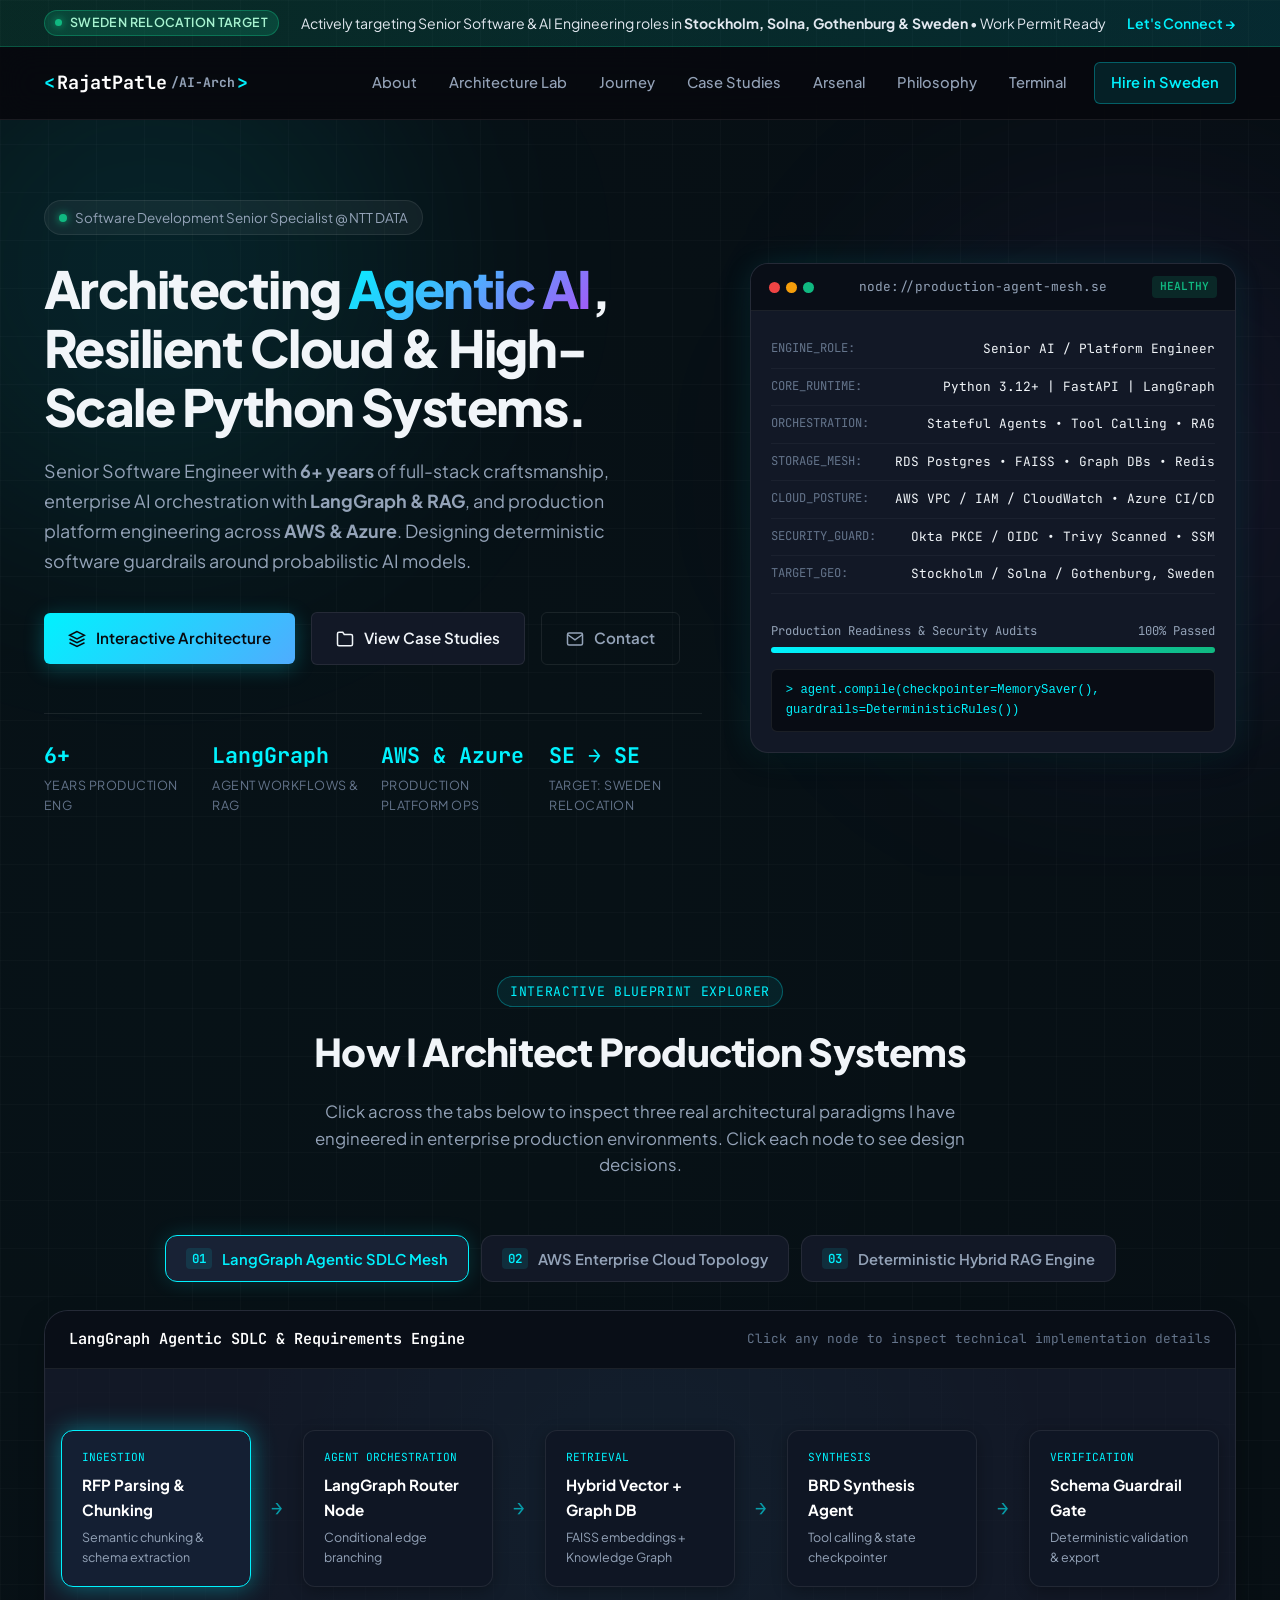
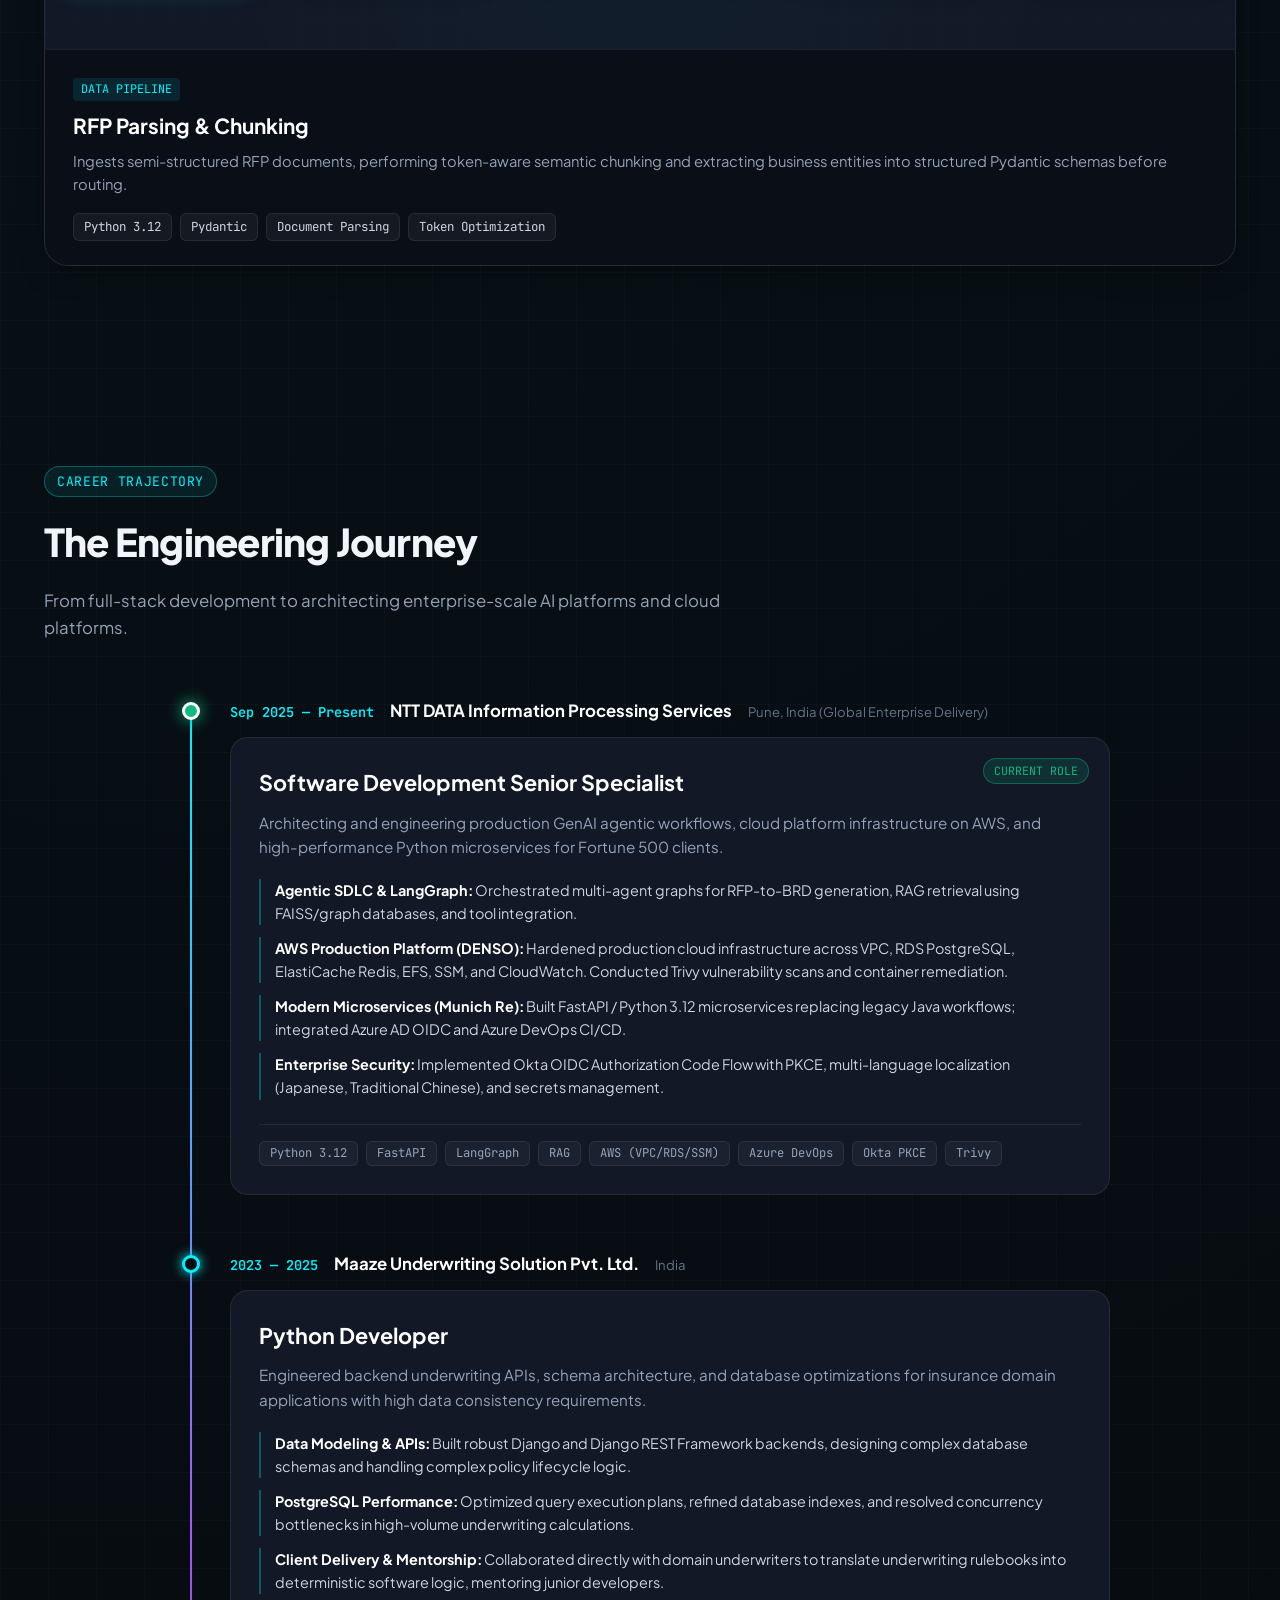
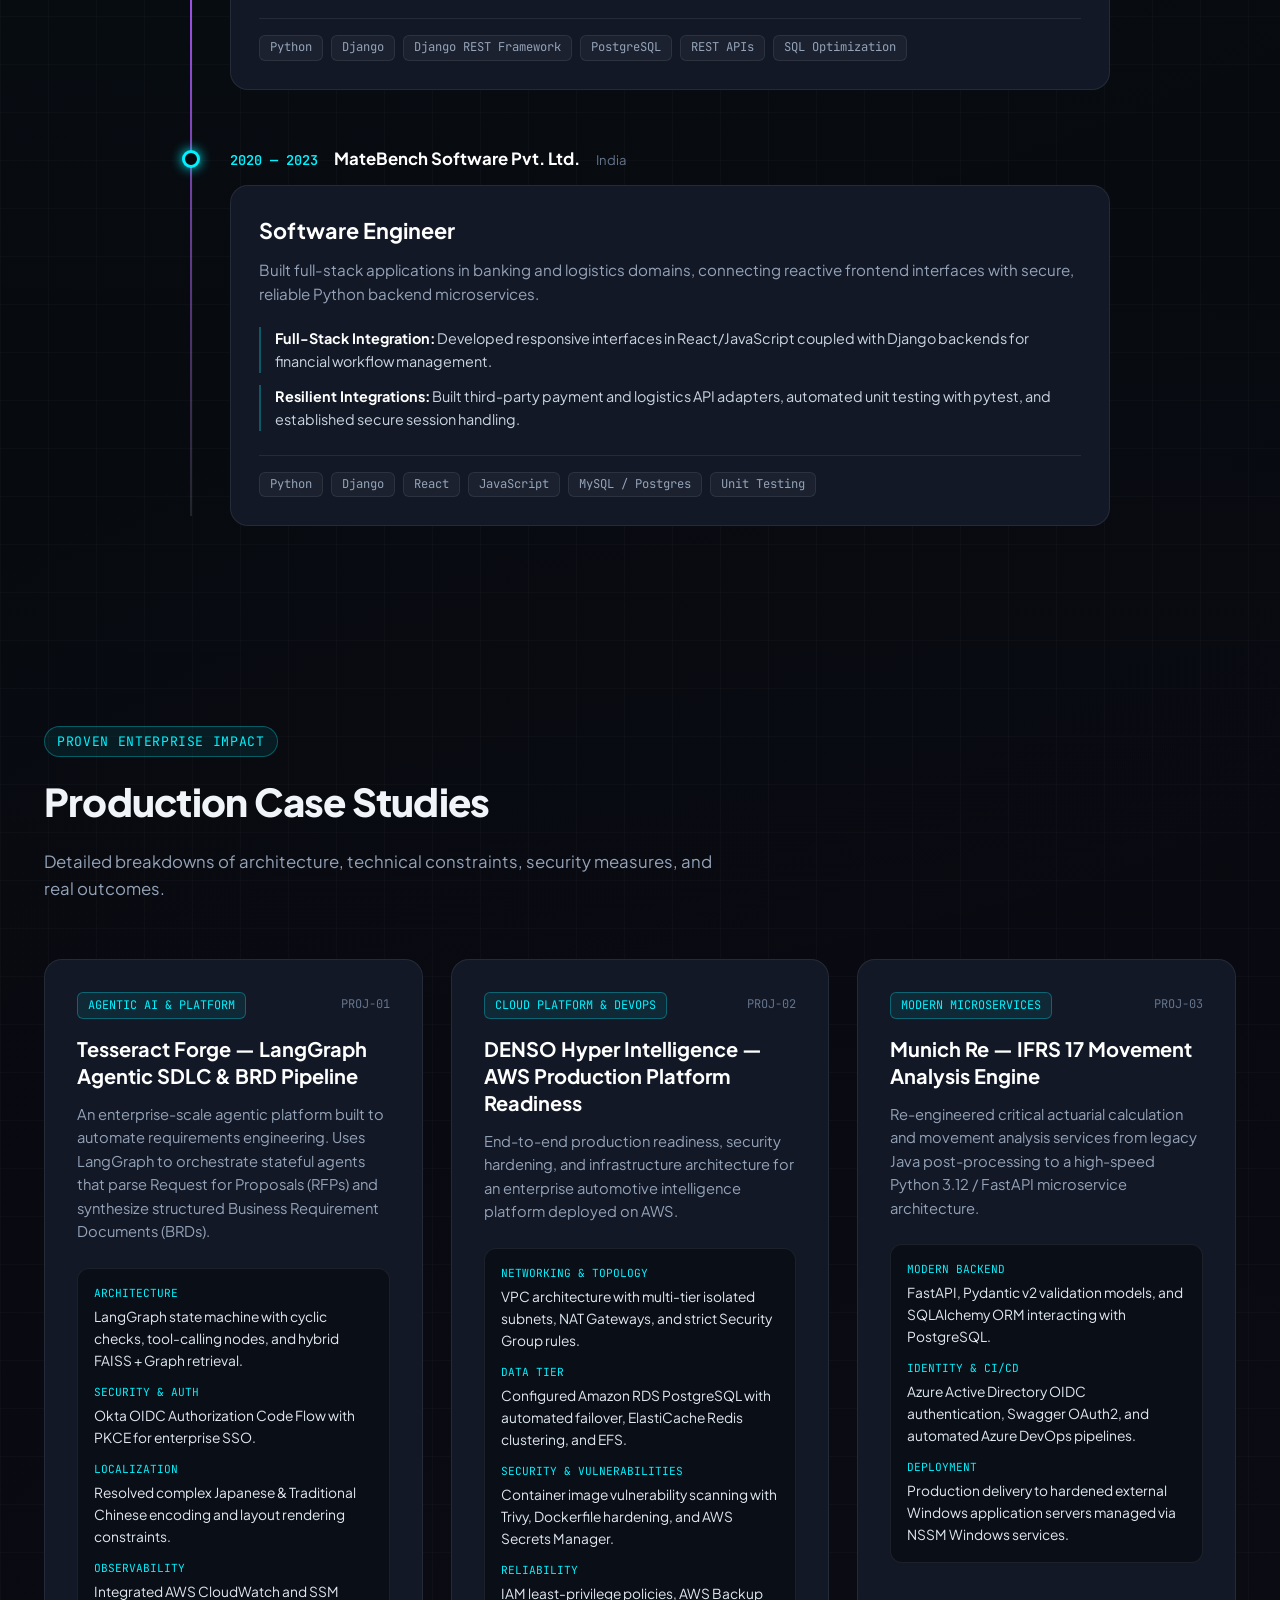
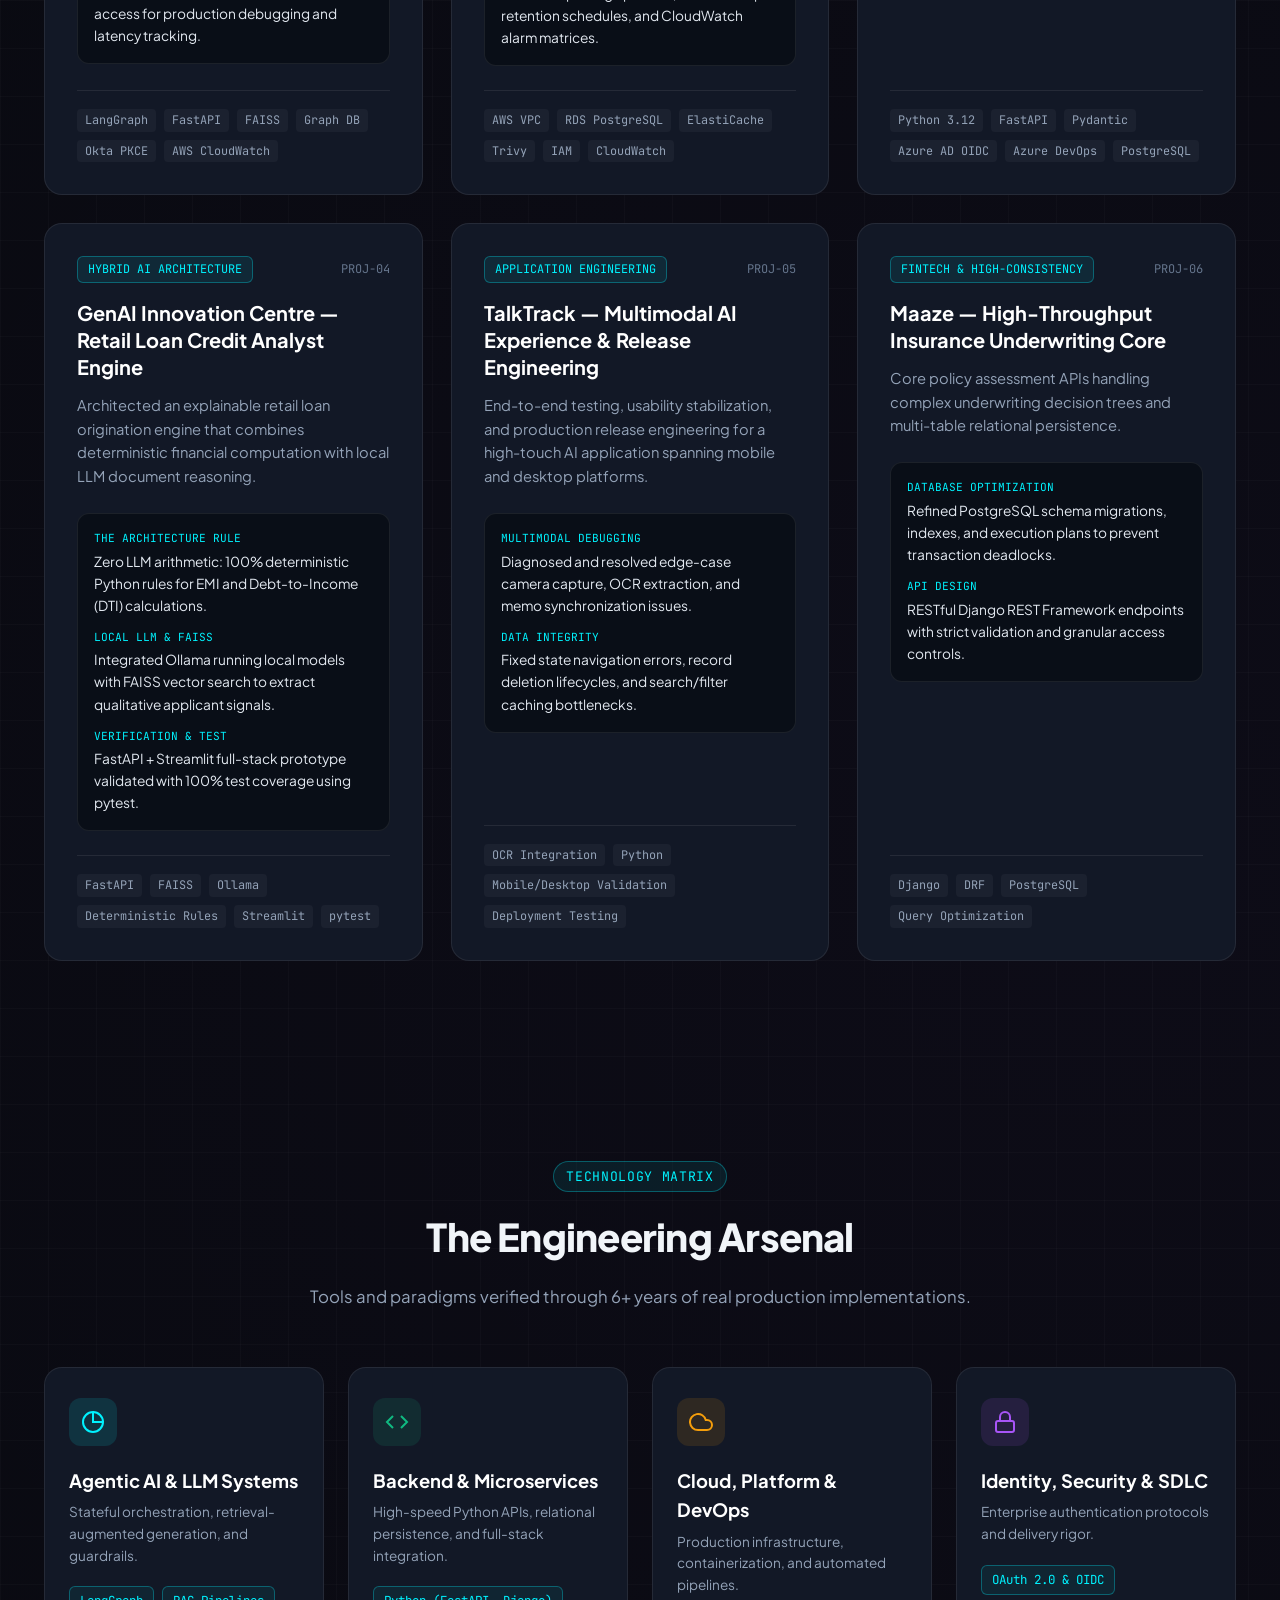
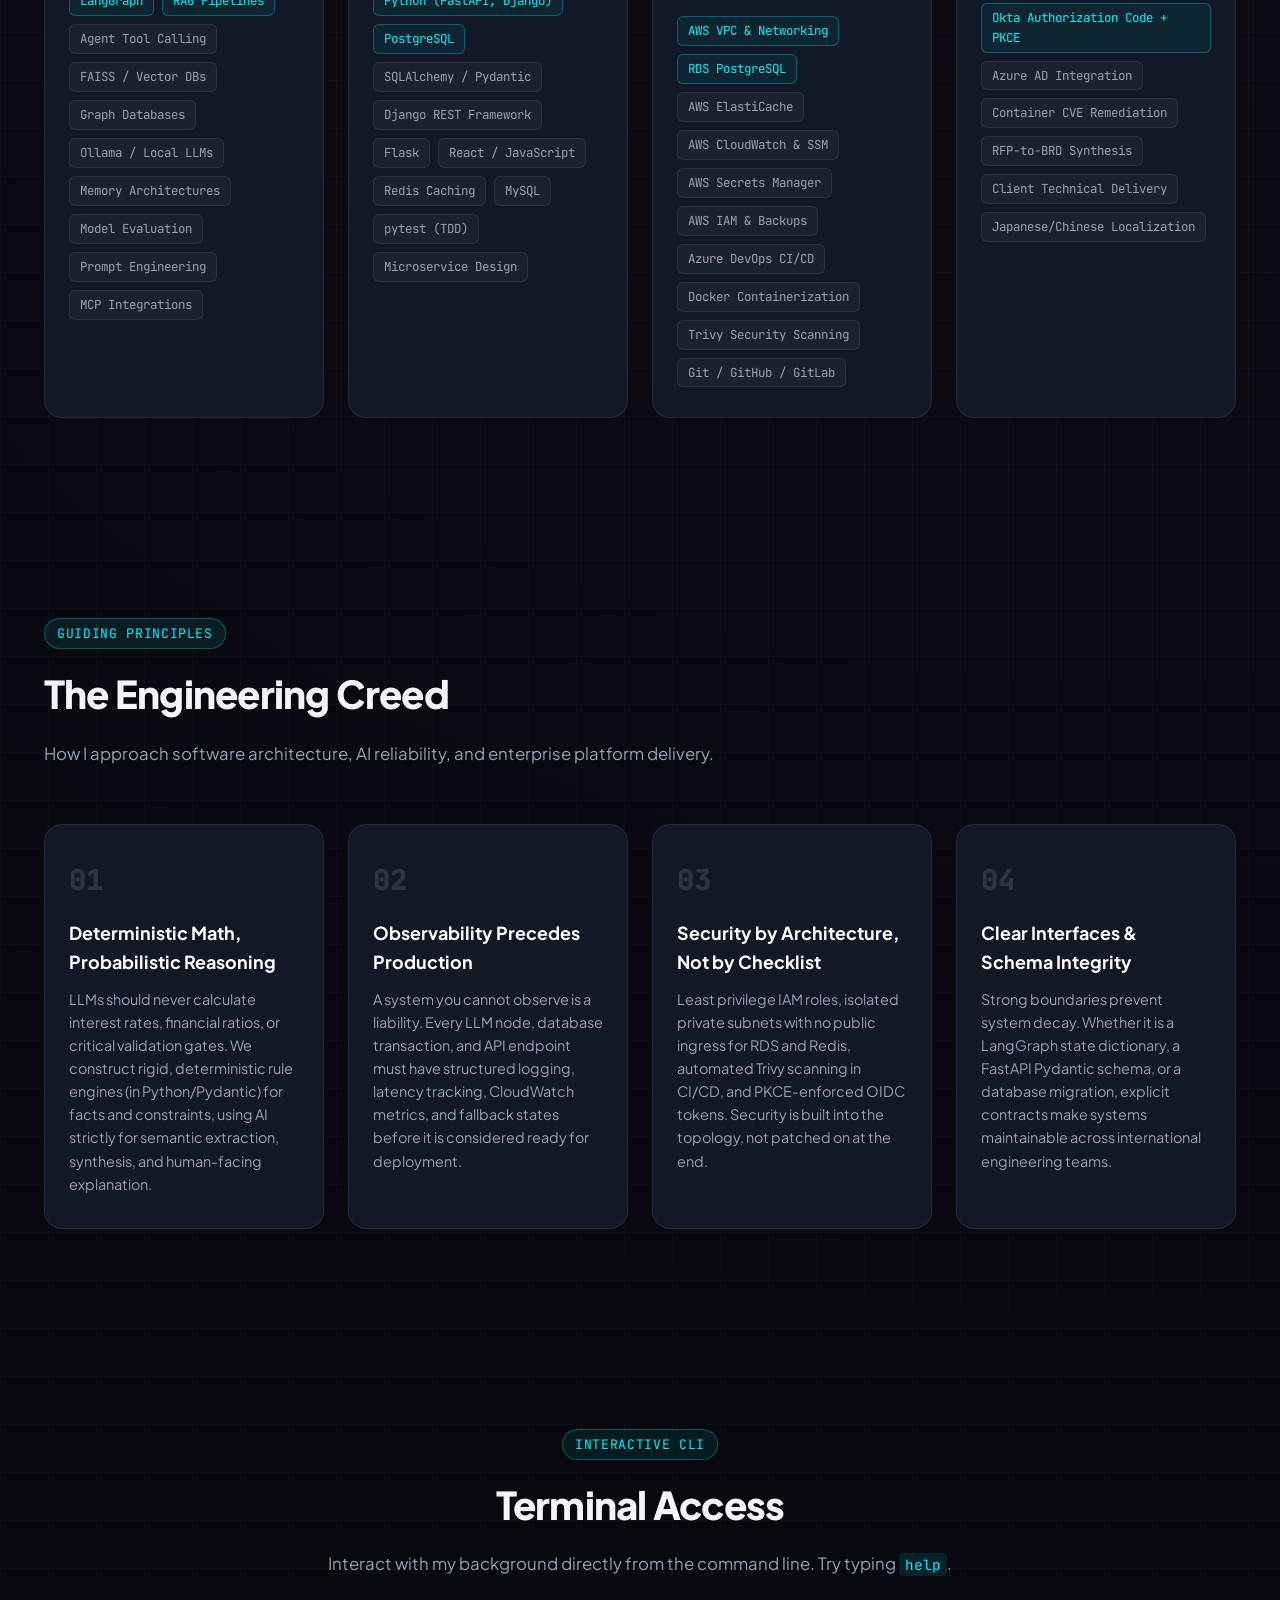
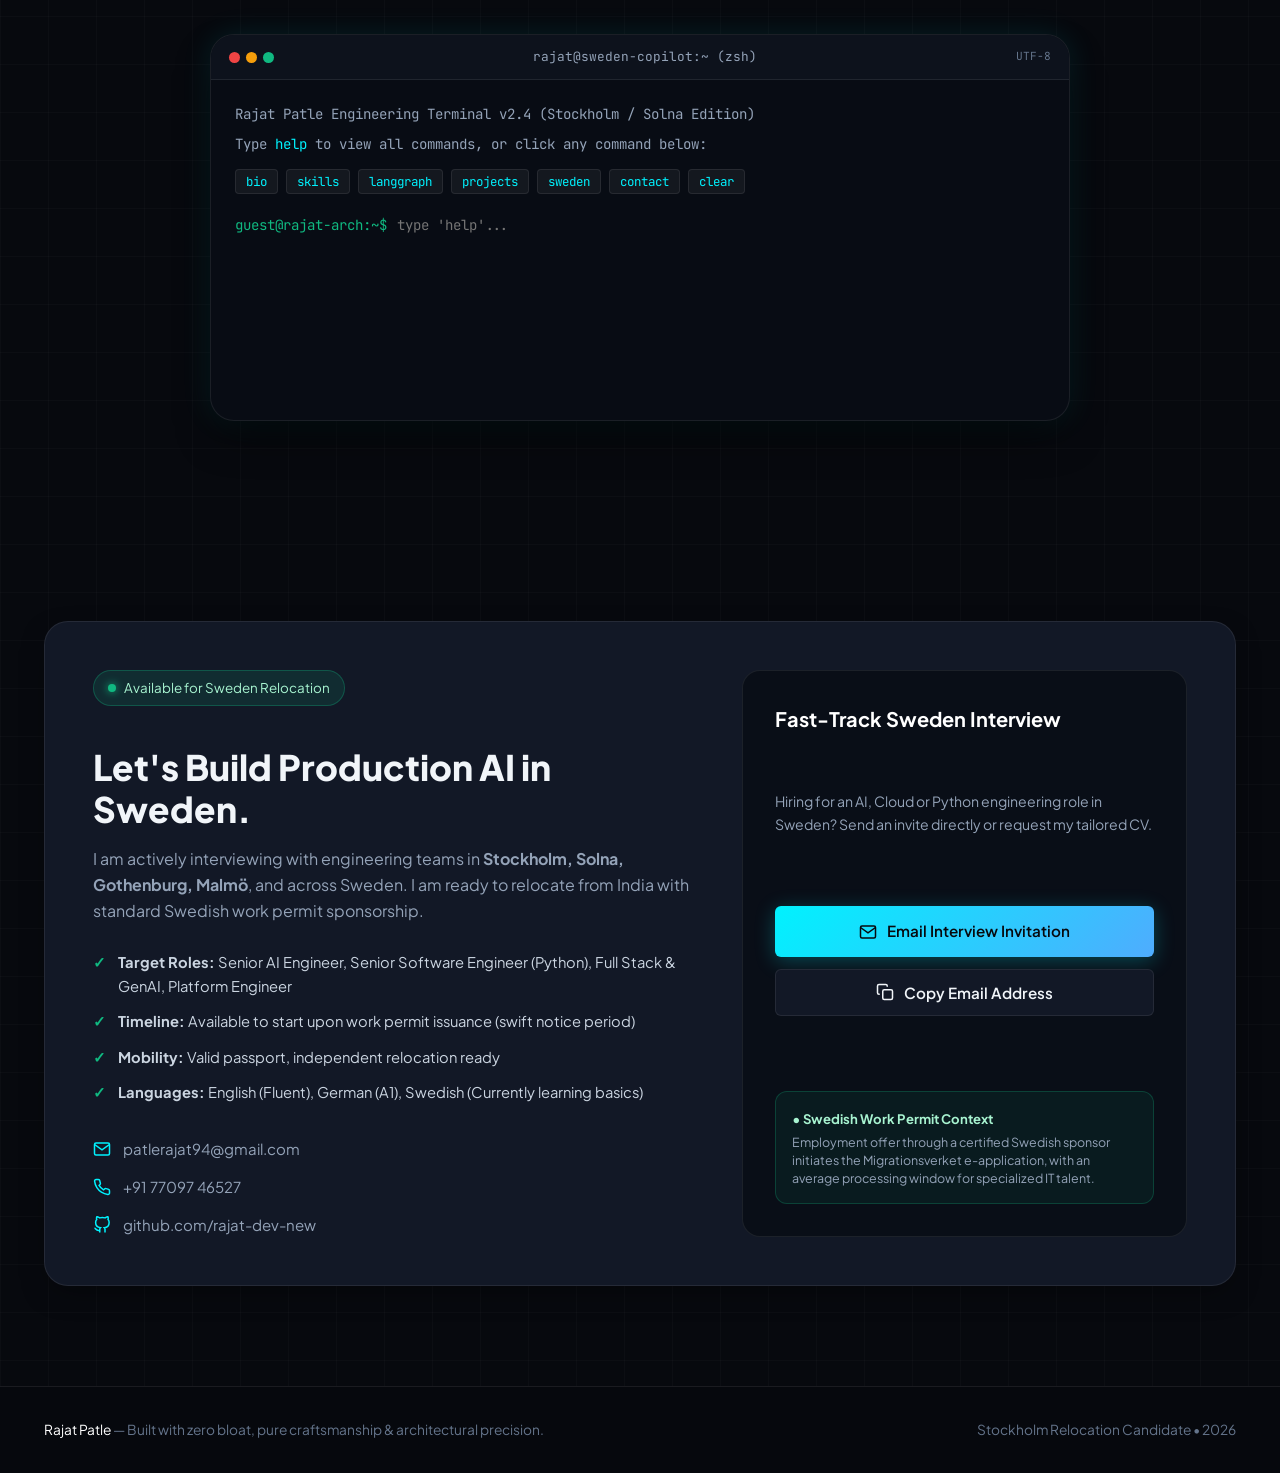
==== index.html @ 8eecdb7a "feat: initial senior architect portfolio and interactive system lab" ====
<!DOCTYPE html>
<html lang="en">
<head>
  <meta charset="UTF-8">
  <meta name="viewport" content="width=device-width, initial-scale=1.0">
  <title>Rajat Patle | Senior Software Engineer & AI Architect</title>
  <meta name="description" content="Portfolio of Rajat Patle - Senior Software Engineer & AI Architect with 6+ years of experience in Python, LangGraph, RAG, AWS, and Enterprise Systems. Open to relocation to Sweden.">
  <meta name="keywords" content="Rajat Patle, AI Engineer, Senior Software Engineer, LangGraph, Python, FastAPI, AWS, RAG, Stockholm, Sweden">
  <link rel="preconnect" href="https://fonts.googleapis.com">
  <link rel="preconnect" href="https://fonts.gstatic.com" crossorigin>
  <link href="https://fonts.googleapis.com/css2?family=Plus+Jakarta+Sans:wght@300;400;500;600;700;800&family=JetBrains+Mono:wght@400;500;600&display=swap" rel="stylesheet">
  <link rel="stylesheet" href="styles.css">
</head>
<body class="bg-dark text-light antialiased">
  <!-- Top Relocation Announcement Banner -->
  <aside class="relocation-banner" role="complementary" aria-label="Relocation status">
    <div class="banner-inner container">
      <div class="banner-badge">
        <span class="pulse-dot"></span>
        <span class="banner-title">Sweden Relocation Target</span>
      </div>
      <p class="banner-text">Actively targeting Senior Software &amp; AI Engineering roles in <strong>Stockholm, Solna, Gothenburg &amp; Sweden</strong> &bull; Work Permit Ready</p>
      <a href="#contact" class="banner-cta">Let's Connect &rarr;</a>
    </div>
  </aside>

  <!-- Navigation Bar -->
  <header class="navbar" id="navbar">
    <div class="container nav-container">
      <a href="#" class="brand-logo">
        <span class="brand-bracket">&lt;</span>
        <span class="brand-name">RajatPatle</span>
        <span class="brand-tag">/AI-Arch</span>
        <span class="brand-bracket">&gt;</span>
      </a>

      <nav class="nav-links" id="navLinks">
        <a href="#about" class="nav-link">About</a>
        <a href="#architecture" class="nav-link">Architecture Lab</a>
        <a href="#journey" class="nav-link">Journey</a>
        <a href="#projects" class="nav-link">Case Studies</a>
        <a href="#skills" class="nav-link">Arsenal</a>
        <a href="#principles" class="nav-link">Philosophy</a>
        <a href="#terminal" class="nav-link">Terminal</a>
        <a href="#contact" class="nav-link nav-btn-primary">Hire in Sweden</a>
      </nav>

      <button class="mobile-toggle" id="mobileToggle" aria-label="Toggle navigation menu">
        <span class="bar"></span>
        <span class="bar"></span>
        <span class="bar"></span>
      </button>
    </div>
  </header>

  <!-- Hero Section -->
  <section class="hero-section" id="about">
    <div class="hero-glow hero-glow-1"></div>
    <div class="hero-glow hero-glow-2"></div>
    <div class="container hero-container">
      <div class="hero-content">
        <div class="status-pill">
          <span class="status-indicator"></span>
          <span>Software Development Senior Specialist @ NTT DATA</span>
        </div>

        <h1 class="hero-title">
          Architecting <span class="gradient-text">Agentic AI</span>, Resilient Cloud &amp; High-Scale Python Systems.
        </h1>

        <p class="hero-subtext">
          Senior Software Engineer with <strong>6+ years</strong> of full-stack craftsmanship, enterprise AI orchestration with <strong>LangGraph &amp; RAG</strong>, and production platform engineering across <strong>AWS &amp; Azure</strong>. Designing deterministic software guardrails around probabilistic AI models.
        </p>

        <div class="hero-actions">
          <a href="#architecture" class="btn btn-primary">
            <svg class="icon" viewBox="0 0 24 24" fill="none" stroke="currentColor" stroke-width="2"><polygon points="12 2 2 7 12 12 22 7 12 2"></polygon><polyline points="2 17 12 22 22 17"></polyline><polyline points="2 12 12 17 22 12"></polyline></svg>
            Interactive Architecture
          </a>
          <a href="#projects" class="btn btn-secondary">
            <svg class="icon" viewBox="0 0 24 24" fill="none" stroke="currentColor" stroke-width="2"><path d="M22 19a2 2 0 0 1-2 2H4a2 2 0 0 1-2-2V5a2 2 0 0 1 2-2h5l2 3h9a2 2 0 0 1 2 2z"></path></svg>
            View Case Studies
          </a>
          <a href="mailto:patlerajat94@gmail.com" class="btn btn-outline">
            <svg class="icon" viewBox="0 0 24 24" fill="none" stroke="currentColor" stroke-width="2"><path d="M4 4h16c1.1 0 2 .9 2 2v12c0 1.1-.9 2-2 2H4c-1.1 0-2-.9-2-2V6c0-1.1.9-2 2-2z"></path><polyline points="22,6 12,13 2,6"></polyline></svg>
            Contact
          </a>
        </div>

        <!-- Quick Spec Grid -->
        <div class="hero-specs-grid">
          <div class="spec-card">
            <div class="spec-value">6+</div>
            <div class="spec-label">Years Production Eng</div>
          </div>
          <div class="spec-card">
            <div class="spec-value">LangGraph</div>
            <div class="spec-label">Agent Workflows &amp; RAG</div>
          </div>
          <div class="spec-card">
            <div class="spec-value">AWS &amp; Azure</div>
            <div class="spec-label">Production Platform Ops</div>
          </div>
          <div class="spec-card">
            <div class="spec-value">SE &rarr; SE</div>
            <div class="spec-label">Target: Sweden Relocation</div>
          </div>
        </div>
      </div>

      <!-- Hero Visual: Realtime Architecture Telemetry Card -->
      <div class="hero-visual">
        <div class="telemetry-card">
          <div class="telemetry-header">
            <div class="terminal-dots">
              <span class="dot red"></span>
              <span class="dot yellow"></span>
              <span class="dot green"></span>
            </div>
            <div class="telemetry-title">node://production-agent-mesh.se</div>
            <div class="telemetry-status">HEALTHY</div>
          </div>
          <div class="telemetry-body">
            <div class="telemetry-row">
              <span class="tele-key">ENGINE_ROLE:</span>
              <span class="tele-val text-cyan">Senior AI / Platform Engineer</span>
            </div>
            <div class="telemetry-row">
              <span class="tele-key">CORE_RUNTIME:</span>
              <span class="tele-val text-green">Python 3.12+ | FastAPI | LangGraph</span>
            </div>
            <div class="telemetry-row">
              <span class="tele-key">ORCHESTRATION:</span>
              <span class="tele-val text-yellow">Stateful Agents &bull; Tool Calling &bull; RAG</span>
            </div>
            <div class="telemetry-row">
              <span class="tele-key">STORAGE_MESH:</span>
              <span class="tele-val">RDS Postgres &bull; FAISS &bull; Graph DBs &bull; Redis</span>
            </div>
            <div class="telemetry-row">
              <span class="tele-key">CLOUD_POSTURE:</span>
              <span class="tele-val text-cyan">AWS VPC / IAM / CloudWatch &bull; Azure CI/CD</span>
            </div>
            <div class="telemetry-row">
              <span class="tele-key">SECURITY_GUARD:</span>
              <span class="tele-val text-purple">Okta PKCE / OIDC &bull; Trivy Scanned &bull; SSM</span>
            </div>
            <div class="telemetry-row">
              <span class="tele-key">TARGET_GEO:</span>
              <span class="tele-val text-green">Stockholm / Solna / Gothenburg, Sweden</span>
            </div>
            
            <div class="telemetry-progress-block">
              <div class="tele-progress-label">
                <span>Production Readiness &amp; Security Audits</span>
                <span>100% Passed</span>
              </div>
              <div class="tele-progress-bar">
                <div class="tele-progress-fill" style="width: 100%;"></div>
              </div>
            </div>

            <div class="telemetry-code-snippet">
              <code>&gt; agent.compile(checkpointer=MemorySaver(), guardrails=DeterministicRules())</code>
            </div>
          </div>
        </div>
      </div>
    </div>
  </section>

  <!-- Interactive Architecture Section (The Architect's Lab) -->
  <section class="section architecture-section" id="architecture">
    <div class="container">
      <div class="section-header text-center">
        <span class="section-tag">Interactive Blueprint Explorer</span>
        <h2 class="section-title">How I Architect Production Systems</h2>
        <p class="section-desc">
          Click across the tabs below to inspect three real architectural paradigms I have engineered in enterprise production environments. Click each node to see design decisions.
        </p>
      </div>

      <!-- Architecture Switcher Tabs -->
      <div class="arch-tabs">
        <button class="arch-tab-btn active" data-arch="langgraph">
          <span class="tab-num">01</span>
          <span class="tab-text">LangGraph Agentic SDLC Mesh</span>
        </button>
        <button class="arch-tab-btn" data-arch="aws">
          <span class="tab-num">02</span>
          <span class="tab-text">AWS Enterprise Cloud Topology</span>
        </button>
        <button class="arch-tab-btn" data-arch="rag">
          <span class="tab-num">03</span>
          <span class="tab-text">Deterministic Hybrid RAG Engine</span>
        </button>
      </div>

      <!-- Interactive Canvas Card -->
      <div class="arch-canvas-card">
        <div class="arch-canvas-header">
          <div class="arch-info-label" id="archTitle">LangGraph Agentic SDLC &amp; Requirements Engine</div>
          <div class="arch-hint">Click any node to inspect technical implementation details</div>
        </div>

        <!-- Dynamic Node Flow Render Area -->
        <div class="arch-flow-wrapper" id="archFlowContainer">
          <!-- Populated by app.js -->
        </div>

        <!-- Node Detail Inspector Drawer -->
        <div class="arch-inspector" id="archInspector">
          <div class="inspector-badge" id="inspType">NODE INSPECTOR</div>
          <h3 class="inspector-title" id="inspTitle">Select a node from the diagram</h3>
          <p class="inspector-desc" id="inspDesc">Click on any component above to inspect its real-world implementation, trade-offs, and technologies used in production.</p>
          <div class="inspector-tech-tags" id="inspTags"></div>
        </div>
      </div>
    </div>
  </section>

  <!-- Career Journey Section (The Evolution of an Engineer) -->
  <section class="section journey-section" id="journey">
    <div class="container">
      <div class="section-header">
        <span class="section-tag">Career Trajectory</span>
        <h2 class="section-title">The Engineering Journey</h2>
        <p class="section-desc">From full-stack development to architecting enterprise-scale AI platforms and cloud platforms.</p>
      </div>

      <div class="timeline-wrapper">
        <!-- Milestone 3: NTT DATA (Current) -->
        <div class="timeline-item current">
          <div class="timeline-dot"></div>
          <div class="timeline-meta">
            <span class="timeline-date">Sep 2025 &mdash; Present</span>
            <span class="timeline-company">NTT DATA Information Processing Services</span>
            <span class="timeline-location">Pune, India (Global Enterprise Delivery)</span>
          </div>
          <div class="timeline-card">
            <div class="card-badge current-badge">Current Role</div>
            <h3 class="card-role">Software Development Senior Specialist</h3>
            <p class="card-summary">
              Architecting and engineering production GenAI agentic workflows, cloud platform infrastructure on AWS, and high-performance Python microservices for Fortune 500 clients.
            </p>
            <div class="card-highlights">
              <div class="highlight-item">
                <strong>Agentic SDLC &amp; LangGraph:</strong> Orchestrated multi-agent graphs for RFP-to-BRD generation, RAG retrieval using FAISS/graph databases, and tool integration.
              </div>
              <div class="highlight-item">
                <strong>AWS Production Platform (DENSO):</strong> Hardened production cloud infrastructure across VPC, RDS PostgreSQL, ElastiCache Redis, EFS, SSM, and CloudWatch. Conducted Trivy vulnerability scans and container remediation.
              </div>
              <div class="highlight-item">
                <strong>Modern Microservices (Munich Re):</strong> Built FastAPI / Python 3.12 microservices replacing legacy Java workflows; integrated Azure AD OIDC and Azure DevOps CI/CD.
              </div>
              <div class="highlight-item">
                <strong>Enterprise Security:</strong> Implemented Okta OIDC Authorization Code Flow with PKCE, multi-language localization (Japanese, Traditional Chinese), and secrets management.
              </div>
            </div>
            <div class="card-tech-pills">
              <span>Python 3.12</span>
              <span>FastAPI</span>
              <span>LangGraph</span>
              <span>RAG</span>
              <span>AWS (VPC/RDS/SSM)</span>
              <span>Azure DevOps</span>
              <span>Okta PKCE</span>
              <span>Trivy</span>
            </div>
          </div>
        </div>

        <!-- Milestone 2: Maaze Underwriting -->
        <div class="timeline-item">
          <div class="timeline-dot"></div>
          <div class="timeline-meta">
            <span class="timeline-date">2023 &mdash; 2025</span>
            <span class="timeline-company">Maaze Underwriting Solution Pvt. Ltd.</span>
            <span class="timeline-location">India</span>
          </div>
          <div class="timeline-card">
            <h3 class="card-role">Python Developer</h3>
            <p class="card-summary">
              Engineered backend underwriting APIs, schema architecture, and database optimizations for insurance domain applications with high data consistency requirements.
            </p>
            <div class="card-highlights">
              <div class="highlight-item">
                <strong>Data Modeling &amp; APIs:</strong> Built robust Django and Django REST Framework backends, designing complex database schemas and handling complex policy lifecycle logic.
              </div>
              <div class="highlight-item">
                <strong>PostgreSQL Performance:</strong> Optimized query execution plans, refined database indexes, and resolved concurrency bottlenecks in high-volume underwriting calculations.
              </div>
              <div class="highlight-item">
                <strong>Client Delivery &amp; Mentorship:</strong> Collaborated directly with domain underwriters to translate underwriting rulebooks into deterministic software logic, mentoring junior developers.
              </div>
            </div>
            <div class="card-tech-pills">
              <span>Python</span>
              <span>Django</span>
              <span>Django REST Framework</span>
              <span>PostgreSQL</span>
              <span>REST APIs</span>
              <span>SQL Optimization</span>
            </div>
          </div>
        </div>

        <!-- Milestone 1: MateBench Software -->
        <div class="timeline-item">
          <div class="timeline-dot"></div>
          <div class="timeline-meta">
            <span class="timeline-date">2020 &mdash; 2023</span>
            <span class="timeline-company">MateBench Software Pvt. Ltd.</span>
            <span class="timeline-location">India</span>
          </div>
          <div class="timeline-card">
            <h3 class="card-role">Software Engineer</h3>
            <p class="card-summary">
              Built full-stack applications in banking and logistics domains, connecting reactive frontend interfaces with secure, reliable Python backend microservices.
            </p>
            <div class="card-highlights">
              <div class="highlight-item">
                <strong>Full-Stack Integration:</strong> Developed responsive interfaces in React/JavaScript coupled with Django backends for financial workflow management.
              </div>
              <div class="highlight-item">
                <strong>Resilient Integrations:</strong> Built third-party payment and logistics API adapters, automated unit testing with pytest, and established secure session handling.
              </div>
            </div>
            <div class="card-tech-pills">
              <span>Python</span>
              <span>Django</span>
              <span>React</span>
              <span>JavaScript</span>
              <span>MySQL / Postgres</span>
              <span>Unit Testing</span>
            </div>
          </div>
        </div>
      </div>
    </div>
  </section>

  <!-- Featured Production Case Studies -->
  <section class="section projects-section" id="projects">
    <div class="container">
      <div class="section-header">
        <span class="section-tag">Proven Enterprise Impact</span>
        <h2 class="section-title">Production Case Studies</h2>
        <p class="section-desc">Detailed breakdowns of architecture, technical constraints, security measures, and real outcomes.</p>
      </div>

      <div class="projects-grid">
        <!-- Project 1: Tesseract Forge / NDIL -->
        <div class="project-card">
          <div class="project-header">
            <div class="project-badge">Agentic AI &amp; Platform</div>
            <span class="project-sys-id">PROJ-01</span>
          </div>
          <h3 class="project-title">Tesseract Forge &mdash; LangGraph Agentic SDLC &amp; BRD Pipeline</h3>
          <p class="project-desc">
            An enterprise-scale agentic platform built to automate requirements engineering. Uses LangGraph to orchestrate stateful agents that parse Request for Proposals (RFPs) and synthesize structured Business Requirement Documents (BRDs).
          </p>
          <div class="project-details-list">
            <div class="detail-item">
              <span class="detail-tag">Architecture</span>
              <span>LangGraph state machine with cyclic checks, tool-calling nodes, and hybrid FAISS + Graph retrieval.</span>
            </div>
            <div class="detail-item">
              <span class="detail-tag">Security &amp; Auth</span>
              <span>Okta OIDC Authorization Code Flow with PKCE for enterprise SSO.</span>
            </div>
            <div class="detail-item">
              <span class="detail-tag">Localization</span>
              <span>Resolved complex Japanese &amp; Traditional Chinese encoding and layout rendering constraints.</span>
            </div>
            <div class="detail-item">
              <span class="detail-tag">Observability</span>
              <span>Integrated AWS CloudWatch and SSM access for production debugging and latency tracking.</span>
            </div>
          </div>
          <div class="project-footer">
            <div class="tech-stack-tags">
              <span>LangGraph</span>
              <span>FastAPI</span>
              <span>FAISS</span>
              <span>Graph DB</span>
              <span>Okta PKCE</span>
              <span>AWS CloudWatch</span>
            </div>
          </div>
        </div>

        <!-- Project 2: DENSO / Hyper Intelligence -->
        <div class="project-card">
          <div class="project-header">
            <div class="project-badge">Cloud Platform &amp; DevOps</div>
            <span class="project-sys-id">PROJ-02</span>
          </div>
          <h3 class="project-title">DENSO Hyper Intelligence &mdash; AWS Production Platform Readiness</h3>
          <p class="project-desc">
            End-to-end production readiness, security hardening, and infrastructure architecture for an enterprise automotive intelligence platform deployed on AWS.
          </p>
          <div class="project-details-list">
            <div class="detail-item">
              <span class="detail-tag">Networking &amp; Topology</span>
              <span>VPC architecture with multi-tier isolated subnets, NAT Gateways, and strict Security Group rules.</span>
            </div>
            <div class="detail-item">
              <span class="detail-tag">Data Tier</span>
              <span>Configured Amazon RDS PostgreSQL with automated failover, ElastiCache Redis clustering, and EFS.</span>
            </div>
            <div class="detail-item">
              <span class="detail-tag">Security &amp; Vulnerabilities</span>
              <span>Container image vulnerability scanning with Trivy, Dockerfile hardening, and AWS Secrets Manager.</span>
            </div>
            <div class="detail-item">
              <span class="detail-tag">Reliability</span>
              <span>IAM least-privilege policies, AWS Backup retention schedules, and CloudWatch alarm matrices.</span>
            </div>
          </div>
          <div class="project-footer">
            <div class="tech-stack-tags">
              <span>AWS VPC</span>
              <span>RDS PostgreSQL</span>
              <span>ElastiCache</span>
              <span>Trivy</span>
              <span>IAM</span>
              <span>CloudWatch</span>
            </div>
          </div>
        </div>

        <!-- Project 3: Munich Re -->
        <div class="project-card">
          <div class="project-header">
            <div class="project-badge">Modern Microservices</div>
            <span class="project-sys-id">PROJ-03</span>
          </div>
          <h3 class="project-title">Munich Re &mdash; IFRS 17 Movement Analysis Engine</h3>
          <p class="project-desc">
            Re-engineered critical actuarial calculation and movement analysis services from legacy Java post-processing to a high-speed Python 3.12 / FastAPI microservice architecture.
          </p>
          <div class="project-details-list">
            <div class="detail-item">
              <span class="detail-tag">Modern Backend</span>
              <span>FastAPI, Pydantic v2 validation models, and SQLAlchemy ORM interacting with PostgreSQL.</span>
            </div>
            <div class="detail-item">
              <span class="detail-tag">Identity &amp; CI/CD</span>
              <span>Azure Active Directory OIDC authentication, Swagger OAuth2, and automated Azure DevOps pipelines.</span>
            </div>
            <div class="detail-item">
              <span class="detail-tag">Deployment</span>
              <span>Production delivery to hardened external Windows application servers managed via NSSM Windows services.</span>
            </div>
          </div>
          <div class="project-footer">
            <div class="tech-stack-tags">
              <span>Python 3.12</span>
              <span>FastAPI</span>
              <span>Pydantic</span>
              <span>Azure AD OIDC</span>
              <span>Azure DevOps</span>
              <span>PostgreSQL</span>
            </div>
          </div>
        </div>

        <!-- Project 4: Credit Analyst POC -->
        <div class="project-card">
          <div class="project-header">
            <div class="project-badge">Hybrid AI Architecture</div>
            <span class="project-sys-id">PROJ-04</span>
          </div>
          <h3 class="project-title">GenAI Innovation Centre &mdash; Retail Loan Credit Analyst Engine</h3>
          <p class="project-desc">
            Architected an explainable retail loan origination engine that combines deterministic financial computation with local LLM document reasoning.
          </p>
          <div class="project-details-list">
            <div class="detail-item">
              <span class="detail-tag">The Architecture Rule</span>
              <span>Zero LLM arithmetic: 100% deterministic Python rules for EMI and Debt-to-Income (DTI) calculations.</span>
            </div>
            <div class="detail-item">
              <span class="detail-tag">Local LLM &amp; FAISS</span>
              <span>Integrated Ollama running local models with FAISS vector search to extract qualitative applicant signals.</span>
            </div>
            <div class="detail-item">
              <span class="detail-tag">Verification &amp; Test</span>
              <span>FastAPI + Streamlit full-stack prototype validated with 100% test coverage using pytest.</span>
            </div>
          </div>
          <div class="project-footer">
            <div class="tech-stack-tags">
              <span>FastAPI</span>
              <span>FAISS</span>
              <span>Ollama</span>
              <span>Deterministic Rules</span>
              <span>Streamlit</span>
              <span>pytest</span>
            </div>
          </div>
        </div>

        <!-- Project 5: TalkTrack -->
        <div class="project-card">
          <div class="project-header">
            <div class="project-badge">Application Engineering</div>
            <span class="project-sys-id">PROJ-05</span>
          </div>
          <h3 class="project-title">TalkTrack &mdash; Multimodal AI Experience &amp; Release Engineering</h3>
          <p class="project-desc">
            End-to-end testing, usability stabilization, and production release engineering for a high-touch AI application spanning mobile and desktop platforms.
          </p>
          <div class="project-details-list">
            <div class="detail-item">
              <span class="detail-tag">Multimodal Debugging</span>
              <span>Diagnosed and resolved edge-case camera capture, OCR extraction, and memo synchronization issues.</span>
            </div>
            <div class="detail-item">
              <span class="detail-tag">Data Integrity</span>
              <span>Fixed state navigation errors, record deletion lifecycles, and search/filter caching bottlenecks.</span>
            </div>
          </div>
          <div class="project-footer">
            <div class="tech-stack-tags">
              <span>OCR Integration</span>
              <span>Python</span>
              <span>Mobile/Desktop Validation</span>
              <span>Deployment Testing</span>
            </div>
          </div>
        </div>

        <!-- Project 6: Underwriting Platform -->
        <div class="project-card">
          <div class="project-header">
            <div class="project-badge">FinTech &amp; High-Consistency</div>
            <span class="project-sys-id">PROJ-06</span>
          </div>
          <h3 class="project-title">Maaze &mdash; High-Throughput Insurance Underwriting Core</h3>
          <p class="project-desc">
            Core policy assessment APIs handling complex underwriting decision trees and multi-table relational persistence.
          </p>
          <div class="project-details-list">
            <div class="detail-item">
              <span class="detail-tag">Database Optimization</span>
              <span>Refined PostgreSQL schema migrations, indexes, and execution plans to prevent transaction deadlocks.</span>
            </div>
            <div class="detail-item">
              <span class="detail-tag">API Design</span>
              <span>RESTful Django REST Framework endpoints with strict validation and granular access controls.</span>
            </div>
          </div>
          <div class="project-footer">
            <div class="tech-stack-tags">
              <span>Django</span>
              <span>DRF</span>
              <span>PostgreSQL</span>
              <span>Query Optimization</span>
            </div>
          </div>
        </div>
      </div>
    </div>
  </section>

  <!-- Technical Arsenal (Skill Matrix) -->
  <section class="section skills-section" id="skills">
    <div class="container">
      <div class="section-header text-center">
        <span class="section-tag">Technology Matrix</span>
        <h2 class="section-title">The Engineering Arsenal</h2>
        <p class="section-desc">Tools and paradigms verified through 6+ years of real production implementations.</p>
      </div>

      <div class="skills-grid">
        <!-- AI & Agentic Systems -->
        <div class="skill-category-card">
          <div class="cat-icon-wrap ai-icon">
            <svg class="cat-icon" viewBox="0 0 24 24" fill="none" stroke="currentColor" stroke-width="2"><path d="M12 2a10 10 0 1 0 10 10H12V2z"></path><path d="M12 2a10 10 0 0 1 10 10"></path></svg>
          </div>
          <h3 class="cat-title">Agentic AI &amp; LLM Systems</h3>
          <p class="cat-desc">Stateful orchestration, retrieval-augmented generation, and guardrails.</p>
          <div class="skill-tags">
            <span class="skill-tag highlight">LangGraph</span>
            <span class="skill-tag highlight">RAG Pipelines</span>
            <span class="skill-tag">Agent Tool Calling</span>
            <span class="skill-tag">FAISS / Vector DBs</span>
            <span class="skill-tag">Graph Databases</span>
            <span class="skill-tag">Ollama / Local LLMs</span>
            <span class="skill-tag">Memory Architectures</span>
            <span class="skill-tag">Model Evaluation</span>
            <span class="skill-tag">Prompt Engineering</span>
            <span class="skill-tag">MCP Integrations</span>
          </div>
        </div>

        <!-- Backend & Systems -->
        <div class="skill-category-card">
          <div class="cat-icon-wrap backend-icon">
            <svg class="cat-icon" viewBox="0 0 24 24" fill="none" stroke="currentColor" stroke-width="2"><polyline points="16 18 22 12 16 6"></polyline><polyline points="8 6 2 12 8 18"></polyline></svg>
          </div>
          <h3 class="cat-title">Backend &amp; Microservices</h3>
          <p class="cat-desc">High-speed Python APIs, relational persistence, and full-stack integration.</p>
          <div class="skill-tags">
            <span class="skill-tag highlight">Python (FastAPI, Django)</span>
            <span class="skill-tag highlight">PostgreSQL</span>
            <span class="skill-tag">SQLAlchemy / Pydantic</span>
            <span class="skill-tag">Django REST Framework</span>
            <span class="skill-tag">Flask</span>
            <span class="skill-tag">React / JavaScript</span>
            <span class="skill-tag">Redis Caching</span>
            <span class="skill-tag">MySQL</span>
            <span class="skill-tag">pytest (TDD)</span>
            <span class="skill-tag">Microservice Design</span>
          </div>
        </div>

        <!-- Cloud & Platform -->
        <div class="skill-category-card">
          <div class="cat-icon-wrap cloud-icon">
            <svg class="cat-icon" viewBox="0 0 24 24" fill="none" stroke="currentColor" stroke-width="2"><path d="M18 10h-1.26A8 8 0 1 0 9 20h9a5 5 0 0 0 0-10z"></path></svg>
          </div>
          <h3 class="cat-title">Cloud, Platform &amp; DevOps</h3>
          <p class="cat-desc">Production infrastructure, containerization, and automated pipelines.</p>
          <div class="skill-tags">
            <span class="skill-tag highlight">AWS VPC &amp; Networking</span>
            <span class="skill-tag highlight">RDS PostgreSQL</span>
            <span class="skill-tag">AWS ElastiCache</span>
            <span class="skill-tag">AWS CloudWatch &amp; SSM</span>
            <span class="skill-tag">AWS Secrets Manager</span>
            <span class="skill-tag">AWS IAM &amp; Backups</span>
            <span class="skill-tag">Azure DevOps CI/CD</span>
            <span class="skill-tag">Docker Containerization</span>
            <span class="skill-tag">Trivy Security Scanning</span>
            <span class="skill-tag">Git / GitHub / GitLab</span>
          </div>
        </div>

        <!-- Security & Identity -->
        <div class="skill-category-card">
          <div class="cat-icon-wrap sec-icon">
            <svg class="cat-icon" viewBox="0 0 24 24" fill="none" stroke="currentColor" stroke-width="2"><rect x="3" y="11" width="18" height="11" rx="2" ry="2"></rect><path d="M7 11V7a5 5 0 0 1 10 0v4"></path></svg>
          </div>
          <h3 class="cat-title">Identity, Security &amp; SDLC</h3>
          <p class="cat-desc">Enterprise authentication protocols and delivery rigor.</p>
          <div class="skill-tags">
            <span class="skill-tag highlight">OAuth 2.0 &amp; OIDC</span>
            <span class="skill-tag highlight">Okta Authorization Code + PKCE</span>
            <span class="skill-tag">Azure AD Integration</span>
            <span class="skill-tag">Container CVE Remediation</span>
            <span class="skill-tag">RFP-to-BRD Synthesis</span>
            <span class="skill-tag">Client Technical Delivery</span>
            <span class="skill-tag">Japanese/Chinese Localization</span>
          </div>
        </div>
      </div>
    </div>
  </section>

  <!-- Architectural Philosophy / How a Senior Architect Thinks -->
  <section class="section principles-section" id="principles">
    <div class="container">
      <div class="section-header">
        <span class="section-tag">Guiding Principles</span>
        <h2 class="section-title">The Engineering Creed</h2>
        <p class="section-desc">How I approach software architecture, AI reliability, and enterprise platform delivery.</p>
      </div>

      <div class="principles-grid">
        <div class="principle-card">
          <div class="p-num">01</div>
          <h3 class="p-title">Deterministic Math, Probabilistic Reasoning</h3>
          <p class="p-text">
            LLMs should never calculate interest rates, financial ratios, or critical validation gates. We construct rigid, deterministic rule engines (in Python/Pydantic) for facts and constraints, using AI strictly for semantic extraction, synthesis, and human-facing explanation.
          </p>
        </div>

        <div class="principle-card">
          <div class="p-num">02</div>
          <h3 class="p-title">Observability Precedes Production</h3>
          <p class="p-text">
            A system you cannot observe is a liability. Every LLM node, database transaction, and API endpoint must have structured logging, latency tracking, CloudWatch metrics, and fallback states before it is considered ready for deployment.
          </p>
        </div>

        <div class="principle-card">
          <div class="p-num">03</div>
          <h3 class="p-title">Security by Architecture, Not by Checklist</h3>
          <p class="p-text">
            Least privilege IAM roles, isolated private subnets with no public ingress for RDS and Redis, automated Trivy scanning in CI/CD, and PKCE-enforced OIDC tokens. Security is built into the topology, not patched on at the end.
          </p>
        </div>

        <div class="principle-card">
          <div class="p-num">04</div>
          <h3 class="p-title">Clear Interfaces &amp; Schema Integrity</h3>
          <p class="p-text">
            Strong boundaries prevent system decay. Whether it is a LangGraph state dictionary, a FastAPI Pydantic schema, or a database migration, explicit contracts make systems maintainable across international engineering teams.
          </p>
        </div>
      </div>
    </div>
  </section>

  <!-- Interactive Terminal Section -->
  <section class="section terminal-section" id="terminal">
    <div class="container">
      <div class="section-header text-center">
        <span class="section-tag">Interactive CLI</span>
        <h2 class="section-title">Terminal Access</h2>
        <p class="section-desc">Interact with my background directly from the command line. Try typing <code class="code-pill">help</code>.</p>
      </div>

      <div class="interactive-terminal">
        <div class="terminal-bar">
          <div class="terminal-dots">
            <span class="dot red"></span>
            <span class="dot yellow"></span>
            <span class="dot green"></span>
          </div>
          <div class="terminal-bar-title">rajat@sweden-copilot:~ (zsh)</div>
          <div class="terminal-bar-actions">UTF-8</div>
        </div>

        <div class="terminal-screen" id="terminalScreen">
          <div class="terminal-line text-muted">Rajat Patle Engineering Terminal v2.4 (Stockholm / Solna Edition)</div>
          <div class="terminal-line text-muted">Type <span class="text-cyan">help</span> to view all commands, or click any command below:</div>
          <div class="terminal-quick-cmds">
            <button class="cmd-chip" data-cmd="bio">bio</button>
            <button class="cmd-chip" data-cmd="skills">skills</button>
            <button class="cmd-chip" data-cmd="langgraph">langgraph</button>
            <button class="cmd-chip" data-cmd="projects">projects</button>
            <button class="cmd-chip" data-cmd="sweden">sweden</button>
            <button class="cmd-chip" data-cmd="contact">contact</button>
            <button class="cmd-chip" data-cmd="clear">clear</button>
          </div>
          <div id="terminalHistory"></div>
          <div class="terminal-input-row">
            <span class="terminal-prompt">guest@rajat-arch:~$</span>
            <input type="text" id="terminalInput" class="terminal-input" autofocus autocomplete="off" spellcheck="false" placeholder="type 'help'...">
          </div>
        </div>
      </div>
    </div>
  </section>

  <!-- Sweden Relocation & Contact Section -->
  <section class="section contact-section" id="contact">
    <div class="container">
      <div class="contact-box">
        <div class="contact-grid">
          <div class="contact-info-col">
            <div class="status-pill status-pill-success">
              <span class="status-indicator"></span>
              <span>Available for Sweden Relocation</span>
            </div>
            <h2 class="contact-title">Let's Build Production AI in Sweden.</h2>
            <p class="contact-desc">
              I am actively interviewing with engineering teams in <strong>Stockholm, Solna, Gothenburg, Malmö</strong>, and across Sweden. I am ready to relocate from India with standard Swedish work permit sponsorship.
            </p>

            <div class="relocation-details">
              <div class="relo-item">
                <span class="relo-icon">&check;</span>
                <span><strong>Target Roles:</strong> Senior AI Engineer, Senior Software Engineer (Python), Full Stack &amp; GenAI, Platform Engineer</span>
              </div>
              <div class="relo-item">
                <span class="relo-icon">&check;</span>
                <span><strong>Timeline:</strong> Available to start upon work permit issuance (swift notice period)</span>
              </div>
              <div class="relo-item">
                <span class="relo-icon">&check;</span>
                <span><strong>Mobility:</strong> Valid passport, independent relocation ready</span>
              </div>
              <div class="relo-item">
                <span class="relo-icon">&check;</span>
                <span><strong>Languages:</strong> English (Fluent), German (A1), Swedish (Currently learning basics)</span>
              </div>
            </div>

            <div class="contact-channels">
              <a href="mailto:patlerajat94@gmail.com" class="channel-link">
                <svg class="channel-icon" viewBox="0 0 24 24" fill="none" stroke="currentColor" stroke-width="2"><path d="M4 4h16c1.1 0 2 .9 2 2v12c0 1.1-.9 2-2 2H4c-1.1 0-2-.9-2-2V6c0-1.1.9-2 2-2z"></path><polyline points="22,6 12,13 2,6"></polyline></svg>
                <span>patlerajat94@gmail.com</span>
              </a>
              <div class="channel-link">
                <svg class="channel-icon" viewBox="0 0 24 24" fill="none" stroke="currentColor" stroke-width="2"><path d="M22 16.92v3a2 2 0 0 1-2.18 2 19.79 19.79 0 0 1-8.63-3.07 19.5 19.5 0 0 1-6-6 19.79 19.79 0 0 1-3.07-8.67A2 2 0 0 1 4.11 2h3a2 2 0 0 1 2 1.72 12.84 12.84 0 0 0 .7 2.81 2 2 0 0 1-.45 2.11L8.09 9.91a16 16 0 0 0 6 6l1.27-1.27a2 2 0 0 1 2.11-.45 12.84 12.84 0 0 0 2.81.7A2 2 0 0 1 22 16.92z"></path></svg>
                <span>+91 77097 46527</span>
              </div>
              <a href="https://github.com/rajat-dev-new" target="_blank" rel="noopener noreferrer" class="channel-link">
                <svg class="channel-icon" viewBox="0 0 24 24" fill="none" stroke="currentColor" stroke-width="2"><path d="M9 19c-5 1.5-5-2.5-7-3m14 6v-3.87a3.37 3.37 0 0 0-.94-2.61c3.14-.35 6.44-1.54 6.44-7A5.44 5.44 0 0 0 20 4.77 5.07 5.07 0 0 0 19.91 1S18.73.65 16 2.48a13.38 13.38 0 0 0-7 0C6.27.65 5.09 1 5.09 1A5.07 5.07 0 0 0 5 4.77a5.44 5.44 0 0 0-1.5 3.78c0 5.42 3.3 6.61 6.44 7A3.37 3.37 0 0 0 9 18.13V22"></path></svg>
                <span>github.com/rajat-dev-new</span>
              </a>
            </div>
          </div>

          <div class="contact-cta-col">
            <div class="direct-card">
              <h3>Fast-Track Sweden Interview</h3>
              <p>Hiring for an AI, Cloud or Python engineering role in Sweden? Send an invite directly or request my tailored CV.</p>

              <div class="action-buttons-vertical">
                <a href="mailto:patlerajat94@gmail.com?subject=Interview%20Invitation%20-%20Senior%20Software%20/%20AI%20Engineer%20(Sweden)&body=Hi%20Rajat,%0D%0A%0D%0AWe%20reviewed%20your%20profile%20and%20would%20like%20to%20discuss%20an%20engineering%20opportunity%20in%20Sweden..." class="btn btn-primary btn-block">
                  <svg class="icon" viewBox="0 0 24 24" fill="none" stroke="currentColor" stroke-width="2"><path d="M4 4h16c1.1 0 2 .9 2 2v12c0 1.1-.9 2-2 2H4c-1.1 0-2-.9-2-2V6c0-1.1.9-2 2-2z"></path><polyline points="22,6 12,13 2,6"></polyline></svg>
                  Email Interview Invitation
                </a>

                <button class="btn btn-secondary btn-block" id="copyEmailBtn">
                  <svg class="icon" viewBox="0 0 24 24" fill="none" stroke="currentColor" stroke-width="2"><rect x="9" y="9" width="13" height="13" rx="2" ry="2"></rect><path d="M5 15H4a2 2 0 0 1-2-2V4a2 2 0 0 1 2-2h9a2 2 0 0 1 2 2v1"></path></svg>
                  <span id="copyEmailText">Copy Email Address</span>
                </button>
              </div>

              <div class="notice-callout">
                <div class="notice-title">&bull; Swedish Work Permit Context</div>
                <div class="notice-desc">Employment offer through a certified Swedish sponsor initiates the Migrationsverket e-application, with an average processing window for specialized IT talent.</div>
              </div>
            </div>
          </div>
        </div>
      </div>
    </div>
  </section>

  <!-- Footer -->
  <footer class="footer">
    <div class="container footer-container">
      <div class="footer-left">
        <span class="brand-name">Rajat Patle</span> &mdash; Built with zero bloat, pure craftsmanship &amp; architectural precision.
      </div>
      <div class="footer-right">
        <span>Stockholm Relocation Candidate &bull; 2026</span>
      </div>
    </div>
  </footer>

  <script src="app.js"></script>
</body>
</html>
---- styles.css ----
/* ==========================================================================
   Rajat Patle - Senior Architect & AI Engineer Portfolio
   Design System & Styling
   ========================================================================== */

:root {
  --bg-dark: #07090e;
  --bg-surface: #0d121c;
  --bg-card: #121826;
  --bg-card-hover: #182235;
  --bg-glass: rgba(18, 24, 38, 0.75);
  --border-subtle: rgba(255, 255, 255, 0.08);
  --border-accent: rgba(0, 242, 254, 0.3);
  --border-glow: rgba(0, 242, 254, 0.6);

  --text-main: #f1f5f9;
  --text-muted: #94a3b8;
  --text-dim: #64748b;

  --accent-cyan: #00f2fe;
  --accent-blue: #4facfe;
  --accent-purple: #a855f7;
  --accent-green: #10b981;
  --accent-yellow: #f59e0b;
  --accent-red: #ef4444;

  --font-sans: 'Plus Jakarta Sans', -apple-system, BlinkMacSystemFont, 'Segoe UI', Roboto, sans-serif;
  --font-mono: 'JetBrains Mono', 'Fira Code', monospace;

  --radius-sm: 6px;
  --radius-md: 12px;
  --radius-lg: 18px;
  --radius-xl: 24px;

  --shadow-card: 0 10px 30px -10px rgba(0, 0, 0, 0.5);
  --shadow-glow: 0 0 35px -5px rgba(0, 242, 254, 0.15);
  --transition: all 0.25s cubic-bezier(0.16, 1, 0.3, 1);
}

/* Base Resets */
*, *::before, *::after {
  box-sizing: border-box;
  margin: 0;
  padding: 0;
}

html {
  scroll-behavior: smooth;
  font-size: 16px;
}

body {
  font-family: var(--font-sans);
  background-color: var(--bg-dark);
  color: var(--text-main);
  line-height: 1.6;
  overflow-x: hidden;
  background-image: 
    radial-gradient(circle at 15% 10%, rgba(0, 242, 254, 0.04) 0%, transparent 40%),
    radial-gradient(circle at 85% 60%, rgba(168, 85, 247, 0.04) 0%, transparent 40%),
    linear-gradient(rgba(255, 255, 255, 0.02) 1px, transparent 1px),
    linear-gradient(90deg, rgba(255, 255, 255, 0.02) 1px, transparent 1px);
  background-size: 100% 100%, 100% 100%, 48px 48px, 48px 48px;
}

a {
  color: inherit;
  text-decoration: none;
}

ul {
  list-style: none;
}

button {
  font-family: inherit;
  cursor: pointer;
  border: none;
  outline: none;
}

.container {
  max-width: 1240px;
  margin: 0 auto;
  padding: 0 24px;
}

/* Typography & Helpers */
.gradient-text {
  background: linear-gradient(135deg, var(--accent-cyan) 0%, var(--accent-blue) 50%, var(--accent-purple) 100%);
  -webkit-background-clip: text;
  -webkit-text-fill-color: transparent;
}

.text-cyan { color: var(--accent-cyan); }
.text-green { color: var(--accent-green); }
.text-yellow { color: var(--accent-yellow); }
.text-purple { color: var(--accent-purple); }
.text-muted { color: var(--text-muted); }
.text-center { text-align: center; }

/* Top Relocation Banner */
.relocation-banner {
  background: linear-gradient(90deg, rgba(16, 185, 129, 0.15) 0%, rgba(0, 242, 254, 0.12) 100%);
  border-bottom: 1px solid rgba(16, 185, 129, 0.3);
  padding: 10px 0;
  font-size: 0.88rem;
}

.banner-inner {
  display: flex;
  align-items: center;
  justify-content: space-between;
  gap: 16px;
  flex-wrap: wrap;
}

.banner-badge {
  display: inline-flex;
  align-items: center;
  gap: 8px;
  background: rgba(16, 185, 129, 0.2);
  border: 1px solid rgba(16, 185, 129, 0.4);
  padding: 2px 10px;
  border-radius: 999px;
  font-weight: 600;
  color: #a7f3d0;
  font-size: 0.78rem;
  letter-spacing: 0.03em;
  text-transform: uppercase;
}

.pulse-dot {
  width: 7px;
  height: 7px;
  background-color: var(--accent-green);
  border-radius: 50%;
  box-shadow: 0 0 8px var(--accent-green);
  animation: pulse-ring 2s infinite;
}

@keyframes pulse-ring {
  0% { transform: scale(0.95); opacity: 0.8; }
  50% { transform: scale(1.3); opacity: 1; }
  100% { transform: scale(0.95); opacity: 0.8; }
}

.banner-text {
  color: #e2e8f0;
}

.banner-cta {
  color: var(--accent-cyan);
  font-weight: 600;
  transition: var(--transition);
}

.banner-cta:hover {
  text-decoration: underline;
  transform: translateX(2px);
}

/* Navbar */
.navbar {
  position: sticky;
  top: 0;
  z-index: 1000;
  background: rgba(7, 9, 14, 0.88);
  backdrop-filter: blur(16px);
  border-bottom: 1px solid var(--border-subtle);
  transition: var(--transition);
}

.nav-container {
  display: flex;
  align-items: center;
  justify-content: space-between;
  height: 72px;
}

.brand-logo {
  font-family: var(--font-mono);
  font-weight: 700;
  font-size: 1.15rem;
  display: flex;
  align-items: center;
  gap: 2px;
}

.brand-bracket {
  color: var(--accent-cyan);
}

.brand-name {
  color: #ffffff;
}

.brand-tag {
  color: var(--text-muted);
  font-size: 0.82rem;
  margin-left: 2px;
}

.nav-links {
  display: flex;
  align-items: center;
  gap: 24px;
}

.nav-link {
  font-size: 0.92rem;
  color: var(--text-muted);
  font-weight: 500;
  transition: var(--transition);
  padding: 6px 4px;
}

.nav-link:hover {
  color: var(--accent-cyan);
}

.nav-btn-primary {
  background: rgba(0, 242, 254, 0.1);
  color: var(--accent-cyan) !important;
  border: 1px solid var(--border-accent);
  padding: 8px 16px !important;
  border-radius: var(--radius-sm);
  font-weight: 600;
}

.nav-btn-primary:hover {
  background: var(--accent-cyan);
  color: #07090e !important;
  box-shadow: 0 0 20px rgba(0, 242, 254, 0.4);
}

.mobile-toggle {
  display: none;
  background: transparent;
  flex-direction: column;
  gap: 5px;
}

.mobile-toggle .bar {
  width: 24px;
  height: 2px;
  background: var(--text-main);
  transition: var(--transition);
}

/* Hero Section */
.hero-section {
  position: relative;
  padding: 80px 0 60px;
  overflow: hidden;
}

.hero-glow {
  position: absolute;
  width: 500px;
  height: 500px;
  border-radius: 50%;
  filter: blur(120px);
  pointer-events: none;
  z-index: 0;
}

.hero-glow-1 {
  top: -100px;
  left: -100px;
  background: rgba(0, 242, 254, 0.09);
}

.hero-glow-2 {
  top: 100px;
  right: -100px;
  background: rgba(168, 85, 247, 0.08);
}

.hero-container {
  display: grid;
  grid-template-columns: 1.15fr 0.85fr;
  gap: 48px;
  align-items: center;
  position: relative;
  z-index: 1;
}

.status-pill {
  display: inline-flex;
  align-items: center;
  gap: 8px;
  background: rgba(255, 255, 255, 0.05);
  border: 1px solid var(--border-subtle);
  padding: 6px 14px;
  border-radius: 999px;
  font-size: 0.84rem;
  color: var(--text-muted);
  margin-bottom: 24px;
}

.status-pill-success {
  background: rgba(16, 185, 129, 0.12);
  border-color: rgba(16, 185, 129, 0.3);
  color: #a7f3d0;
}

.status-indicator {
  width: 8px;
  height: 8px;
  border-radius: 50%;
  background-color: var(--accent-green);
  box-shadow: 0 0 8px var(--accent-green);
}

.hero-title {
  font-size: 3.2rem;
  font-weight: 800;
  line-height: 1.15;
  letter-spacing: -0.03em;
  margin-bottom: 20px;
}

.hero-subtext {
  font-size: 1.12rem;
  color: var(--text-muted);
  line-height: 1.68;
  margin-bottom: 36px;
  max-width: 620px;
}

.hero-actions {
  display: flex;
  align-items: center;
  gap: 16px;
  margin-bottom: 48px;
  flex-wrap: wrap;
}

.btn {
  display: inline-flex;
  align-items: center;
  gap: 10px;
  padding: 13px 24px;
  border-radius: var(--radius-sm);
  font-weight: 600;
  font-size: 0.95rem;
  transition: var(--transition);
  text-decoration: none;
}

.btn-primary {
  background: linear-gradient(135deg, var(--accent-cyan) 0%, var(--accent-blue) 100%);
  color: #07090e;
  box-shadow: 0 4px 20px rgba(0, 242, 254, 0.25);
}

.btn-primary:hover {
  transform: translateY(-2px);
  box-shadow: 0 6px 25px rgba(0, 242, 254, 0.45);
}

.btn-secondary {
  background: var(--bg-card);
  color: var(--text-main);
  border: 1px solid var(--border-subtle);
}

.btn-secondary:hover {
  background: var(--bg-card-hover);
  border-color: var(--border-accent);
  transform: translateY(-2px);
}

.btn-outline {
  border: 1px solid var(--border-subtle);
  color: var(--text-muted);
}

.btn-outline:hover {
  color: var(--text-main);
  border-color: var(--text-muted);
}

.btn-block {
  width: 100%;
  justify-content: center;
}

.icon {
  width: 18px;
  height: 18px;
}

/* Hero Specs Grid */
.hero-specs-grid {
  display: grid;
  grid-template-columns: repeat(4, 1fr);
  gap: 16px;
  padding-top: 24px;
  border-top: 1px solid var(--border-subtle);
}

.spec-card {
  display: flex;
  flex-direction: column;
}

.spec-value {
  font-family: var(--font-mono);
  font-size: 1.35rem;
  font-weight: 700;
  color: var(--accent-cyan);
}

.spec-label {
  font-size: 0.78rem;
  color: var(--text-dim);
  text-transform: uppercase;
  letter-spacing: 0.04em;
  margin-top: 4px;
}

/* Hero Telemetry Card */
.telemetry-card {
  background: var(--bg-card);
  border: 1px solid var(--border-subtle);
  border-radius: var(--radius-lg);
  overflow: hidden;
  box-shadow: var(--shadow-card), var(--shadow-glow);
}

.telemetry-header {
  background: #090e17;
  padding: 12px 18px;
  display: flex;
  align-items: center;
  justify-content: space-between;
  border-bottom: 1px solid var(--border-subtle);
}

.terminal-dots {
  display: flex;
  gap: 6px;
}

.dot {
  width: 11px;
  height: 11px;
  border-radius: 50%;
}

.dot.red { background-color: #ef4444; }
.dot.yellow { background-color: #f59e0b; }
.dot.green { background-color: #10b981; }

.telemetry-title {
  font-family: var(--font-mono);
  font-size: 0.8rem;
  color: var(--text-muted);
}

.telemetry-status {
  font-family: var(--font-mono);
  font-size: 0.7rem;
  background: rgba(16, 185, 129, 0.15);
  color: var(--accent-green);
  padding: 2px 8px;
  border-radius: 4px;
  font-weight: 600;
}

.telemetry-body {
  padding: 20px;
  font-family: var(--font-mono);
  font-size: 0.84rem;
}

.telemetry-row {
  display: flex;
  justify-content: space-between;
  padding: 8px 0;
  border-bottom: 1px solid rgba(255, 255, 255, 0.04);
}

.tele-key {
  color: var(--text-dim);
  font-size: 0.76rem;
}

.tele-val {
  color: var(--text-main);
  text-align: right;
  font-size: 0.8rem;
}

.telemetry-progress-block {
  margin-top: 16px;
  padding-top: 12px;
}

.tele-progress-label {
  display: flex;
  justify-content: space-between;
  font-size: 0.76rem;
  color: var(--text-muted);
  margin-bottom: 6px;
}

.tele-progress-bar {
  width: 100%;
  height: 6px;
  background: rgba(255, 255, 255, 0.06);
  border-radius: 999px;
  overflow: hidden;
}

.tele-progress-fill {
  height: 100%;
  background: linear-gradient(90deg, var(--accent-cyan), var(--accent-green));
}

.telemetry-code-snippet {
  margin-top: 16px;
  background: #080c14;
  border: 1px solid var(--border-subtle);
  border-radius: var(--radius-sm);
  padding: 10px 14px;
  color: var(--accent-cyan);
  font-size: 0.76rem;
  overflow-x: auto;
}

/* Common Section Headers */
.section {
  padding: 100px 0;
  position: relative;
}

.section-header {
  margin-bottom: 56px;
}

.section-tag {
  font-family: var(--font-mono);
  font-size: 0.82rem;
  text-transform: uppercase;
  color: var(--accent-cyan);
  background: rgba(0, 242, 254, 0.08);
  border: 1px solid var(--border-accent);
  padding: 4px 12px;
  border-radius: 999px;
  display: inline-block;
  margin-bottom: 14px;
  letter-spacing: 0.05em;
}

.section-title {
  font-size: 2.4rem;
  font-weight: 800;
  letter-spacing: -0.02em;
  margin-bottom: 16px;
}

.section-desc {
  font-size: 1.05rem;
  color: var(--text-muted);
  max-width: 680px;
  line-height: 1.6;
}

.text-center .section-desc {
  margin-left: auto;
  margin-right: auto;
}

/* ==========================================================================
   Architecture Blueprint Canvas (Interactive Lab)
   ========================================================================== */
.arch-tabs {
  display: flex;
  gap: 12px;
  justify-content: center;
  margin-bottom: 28px;
  flex-wrap: wrap;
}

.arch-tab-btn {
  background: var(--bg-card);
  border: 1px solid var(--border-subtle);
  color: var(--text-muted);
  padding: 12px 20px;
  border-radius: var(--radius-md);
  display: flex;
  align-items: center;
  gap: 10px;
  font-size: 0.92rem;
  font-weight: 600;
  transition: var(--transition);
}

.arch-tab-btn .tab-num {
  font-family: var(--font-mono);
  font-size: 0.78rem;
  color: var(--accent-cyan);
  background: rgba(0, 242, 254, 0.1);
  padding: 2px 6px;
  border-radius: 4px;
}

.arch-tab-btn:hover {
  background: var(--bg-card-hover);
  color: var(--text-main);
  border-color: var(--border-accent);
}

.arch-tab-btn.active {
  background: var(--bg-card-hover);
  border-color: var(--accent-cyan);
  color: var(--accent-cyan);
  box-shadow: 0 0 20px rgba(0, 242, 254, 0.15);
}

.arch-canvas-card {
  background: var(--bg-card);
  border: 1px solid var(--border-subtle);
  border-radius: var(--radius-xl);
  overflow: hidden;
  box-shadow: var(--shadow-card);
}

.arch-canvas-header {
  background: #090e17;
  padding: 16px 24px;
  display: flex;
  justify-content: space-between;
  align-items: center;
  border-bottom: 1px solid var(--border-subtle);
  flex-wrap: wrap;
  gap: 12px;
}

.arch-info-label {
  font-family: var(--font-mono);
  font-weight: 600;
  color: #ffffff;
  font-size: 0.95rem;
}

.arch-hint {
  font-size: 0.8rem;
  color: var(--text-dim);
  font-family: var(--font-mono);
}

.arch-flow-wrapper {
  padding: 40px 24px;
  min-height: 280px;
  display: flex;
  align-items: center;
  justify-content: center;
  gap: 20px;
  overflow-x: auto;
  position: relative;
  background: 
    radial-gradient(circle at center, rgba(0, 242, 254, 0.03) 0%, transparent 70%),
    repeating-linear-gradient(0deg, rgba(255, 255, 255, 0.015) 0px, transparent 1px, transparent 32px),
    repeating-linear-gradient(90deg, rgba(255, 255, 255, 0.015) 0px, transparent 1px, transparent 32px);
}

/* Diagram Nodes */
.arch-node {
  background: #0f1624;
  border: 1px solid var(--border-subtle);
  border-radius: var(--radius-md);
  padding: 18px 20px;
  min-width: 190px;
  max-width: 210px;
  cursor: pointer;
  transition: var(--transition);
  position: relative;
  box-shadow: 0 4px 15px rgba(0, 0, 0, 0.3);
}

.arch-node:hover {
  transform: translateY(-4px);
  border-color: var(--accent-cyan);
  box-shadow: 0 8px 25px rgba(0, 242, 254, 0.2);
}

.arch-node.active-node {
  border-color: var(--accent-cyan);
  box-shadow: 0 0 25px rgba(0, 242, 254, 0.4);
  background: #141f33;
}

.node-category {
  font-family: var(--font-mono);
  font-size: 0.7rem;
  color: var(--accent-cyan);
  text-transform: uppercase;
  margin-bottom: 6px;
}

.node-title {
  font-weight: 700;
  font-size: 0.95rem;
  color: #ffffff;
  margin-bottom: 6px;
}

.node-sub {
  font-size: 0.78rem;
  color: var(--text-muted);
}

.flow-connector {
  display: flex;
  align-items: center;
  justify-content: center;
  color: var(--accent-cyan);
  font-family: var(--font-mono);
  font-size: 1.2rem;
  opacity: 0.6;
}

/* Node Inspector Panel */
.arch-inspector {
  background: #090e17;
  border-top: 1px solid var(--border-subtle);
  padding: 24px 28px;
  transition: var(--transition);
}

.inspector-badge {
  display: inline-block;
  font-family: var(--font-mono);
  font-size: 0.74rem;
  color: var(--accent-cyan);
  background: rgba(0, 242, 254, 0.1);
  padding: 2px 8px;
  border-radius: 4px;
  margin-bottom: 8px;
}

.inspector-title {
  font-size: 1.3rem;
  font-weight: 700;
  color: #ffffff;
  margin-bottom: 8px;
}

.inspector-desc {
  font-size: 0.92rem;
  color: var(--text-muted);
  line-height: 1.6;
  margin-bottom: 16px;
}

.inspector-tech-tags {
  display: flex;
  gap: 8px;
  flex-wrap: wrap;
}

.insp-tag {
  font-family: var(--font-mono);
  font-size: 0.78rem;
  background: rgba(255, 255, 255, 0.05);
  border: 1px solid var(--border-subtle);
  color: #cbd5e1;
  padding: 3px 10px;
  border-radius: var(--radius-sm);
}

/* ==========================================================================
   Career Journey (Timeline)
   ========================================================================== */
.timeline-wrapper {
  position: relative;
  max-width: 940px;
  margin: 0 auto;
}

.timeline-wrapper::before {
  content: '';
  position: absolute;
  top: 10px;
  bottom: 10px;
  left: 20px;
  width: 2px;
  background: linear-gradient(180deg, var(--accent-cyan) 0%, var(--accent-purple) 60%, rgba(255, 255, 255, 0.1) 100%);
}

.timeline-item {
  position: relative;
  padding-left: 60px;
  margin-bottom: 56px;
}

.timeline-item:last-child {
  margin-bottom: 0;
}

.timeline-dot {
  position: absolute;
  left: 12px;
  top: 4px;
  width: 18px;
  height: 18px;
  border-radius: 50%;
  background: var(--bg-dark);
  border: 3px solid var(--accent-cyan);
  box-shadow: 0 0 12px var(--accent-cyan);
  z-index: 2;
}

.timeline-item.current .timeline-dot {
  background: var(--accent-green);
  border-color: #ffffff;
  box-shadow: 0 0 16px var(--accent-green);
}

.timeline-meta {
  display: flex;
  align-items: baseline;
  gap: 16px;
  flex-wrap: wrap;
  margin-bottom: 12px;
}

.timeline-date {
  font-family: var(--font-mono);
  font-size: 0.85rem;
  font-weight: 600;
  color: var(--accent-cyan);
}

.timeline-company {
  font-weight: 700;
  color: #ffffff;
  font-size: 1.05rem;
}

.timeline-location {
  font-size: 0.82rem;
  color: var(--text-dim);
}

.timeline-card {
  background: var(--bg-card);
  border: 1px solid var(--border-subtle);
  border-radius: var(--radius-lg);
  padding: 28px;
  position: relative;
  transition: var(--transition);
}

.timeline-card:hover {
  border-color: var(--border-accent);
  box-shadow: var(--shadow-card);
}

.card-badge {
  position: absolute;
  top: 20px;
  right: 20px;
  font-family: var(--font-mono);
  font-size: 0.72rem;
  padding: 3px 10px;
  border-radius: 999px;
  text-transform: uppercase;
}

.current-badge {
  background: rgba(16, 185, 129, 0.15);
  border: 1px solid rgba(16, 185, 129, 0.4);
  color: var(--accent-green);
}

.card-role {
  font-size: 1.35rem;
  font-weight: 700;
  color: #ffffff;
  margin-bottom: 10px;
}

.card-summary {
  color: var(--text-muted);
  font-size: 0.95rem;
  margin-bottom: 20px;
  line-height: 1.6;
}

.card-highlights {
  display: flex;
  flex-direction: column;
  gap: 12px;
  margin-bottom: 24px;
}

.highlight-item {
  font-size: 0.9rem;
  color: #cbd5e1;
  padding-left: 14px;
  border-left: 2px solid var(--border-accent);
}

.highlight-item strong {
  color: #ffffff;
}

.card-tech-pills {
  display: flex;
  gap: 8px;
  flex-wrap: wrap;
  padding-top: 16px;
  border-top: 1px solid var(--border-subtle);
}

.card-tech-pills span {
  font-family: var(--font-mono);
  font-size: 0.76rem;
  background: rgba(255, 255, 255, 0.04);
  border: 1px solid var(--border-subtle);
  color: var(--text-muted);
  padding: 2px 10px;
  border-radius: var(--radius-sm);
}

/* ==========================================================================
   Featured Case Studies (Projects Grid)
   ========================================================================== */
.projects-grid {
  display: grid;
  grid-template-columns: repeat(auto-fit, minmax(360px, 1fr));
  gap: 28px;
}

.project-card {
  background: var(--bg-card);
  border: 1px solid var(--border-subtle);
  border-radius: var(--radius-lg);
  padding: 32px;
  display: flex;
  flex-direction: column;
  justify-content: space-between;
  transition: var(--transition);
}

.project-card:hover {
  transform: translateY(-4px);
  border-color: var(--border-accent);
  box-shadow: var(--shadow-card), var(--shadow-glow);
}

.project-header {
  display: flex;
  align-items: center;
  justify-content: space-between;
  margin-bottom: 16px;
}

.project-badge {
  font-family: var(--font-mono);
  font-size: 0.74rem;
  text-transform: uppercase;
  color: var(--accent-cyan);
  background: rgba(0, 242, 254, 0.08);
  border: 1px solid var(--border-accent);
  padding: 3px 10px;
  border-radius: var(--radius-sm);
}

.project-sys-id {
  font-family: var(--font-mono);
  font-size: 0.75rem;
  color: var(--text-dim);
}

.project-title {
  font-size: 1.25rem;
  font-weight: 700;
  color: #ffffff;
  margin-bottom: 14px;
  line-height: 1.35;
}

.project-desc {
  font-size: 0.92rem;
  color: var(--text-muted);
  margin-bottom: 24px;
  line-height: 1.6;
}

.project-details-list {
  display: flex;
  flex-direction: column;
  gap: 12px;
  margin-bottom: 24px;
  background: #090e17;
  padding: 16px;
  border-radius: var(--radius-md);
  border: 1px solid var(--border-subtle);
}

.detail-item {
  display: flex;
  flex-direction: column;
  gap: 3px;
  font-size: 0.86rem;
  color: #e2e8f0;
}

.detail-tag {
  font-family: var(--font-mono);
  font-size: 0.7rem;
  text-transform: uppercase;
  color: var(--accent-cyan);
}

.project-footer {
  margin-top: auto;
  padding-top: 18px;
  border-top: 1px solid var(--border-subtle);
}

.tech-stack-tags {
  display: flex;
  gap: 8px;
  flex-wrap: wrap;
}

.tech-stack-tags span {
  font-family: var(--font-mono);
  font-size: 0.74rem;
  color: var(--text-muted);
  background: rgba(255, 255, 255, 0.04);
  padding: 2px 8px;
  border-radius: 4px;
}

/* ==========================================================================
   Skill Arsenal Matrix
   ========================================================================== */
.skills-grid {
  display: grid;
  grid-template-columns: repeat(auto-fit, minmax(270px, 1fr));
  gap: 24px;
}

.skill-category-card {
  background: var(--bg-card);
  border: 1px solid var(--border-subtle);
  border-radius: var(--radius-lg);
  padding: 30px 24px;
  transition: var(--transition);
}

.skill-category-card:hover {
  border-color: var(--border-accent);
  transform: translateY(-3px);
}

.cat-icon-wrap {
  width: 48px;
  height: 48px;
  border-radius: var(--radius-md);
  display: flex;
  align-items: center;
  justify-content: center;
  margin-bottom: 20px;
}

.cat-icon-wrap.ai-icon { background: rgba(0, 242, 254, 0.12); color: var(--accent-cyan); }
.cat-icon-wrap.backend-icon { background: rgba(16, 185, 129, 0.12); color: var(--accent-green); }
.cat-icon-wrap.cloud-icon { background: rgba(245, 158, 11, 0.12); color: var(--accent-yellow); }
.cat-icon-wrap.sec-icon { background: rgba(168, 85, 247, 0.12); color: var(--accent-purple); }

.cat-icon {
  width: 24px;
  height: 24px;
}

.cat-title {
  font-size: 1.15rem;
  font-weight: 700;
  color: #ffffff;
  margin-bottom: 6px;
}

.cat-desc {
  font-size: 0.85rem;
  color: var(--text-muted);
  margin-bottom: 20px;
  min-height: 40px;
}

.skill-tags {
  display: flex;
  flex-wrap: wrap;
  gap: 8px;
}

.skill-tag {
  font-family: var(--font-mono);
  font-size: 0.78rem;
  background: rgba(255, 255, 255, 0.04);
  border: 1px solid var(--border-subtle);
  color: var(--text-muted);
  padding: 4px 10px;
  border-radius: var(--radius-sm);
  transition: var(--transition);
}

.skill-tag.highlight {
  border-color: var(--border-accent);
  color: var(--accent-cyan);
  background: rgba(0, 242, 254, 0.06);
}

.skill-tag:hover {
  border-color: var(--accent-cyan);
  color: #ffffff;
}

/* ==========================================================================
   Principles Section (The Engineering Creed)
   ========================================================================== */
.principles-grid {
  display: grid;
  grid-template-columns: repeat(auto-fit, minmax(260px, 1fr));
  gap: 24px;
}

.principle-card {
  background: var(--bg-card);
  border: 1px solid var(--border-subtle);
  border-radius: var(--radius-lg);
  padding: 32px 24px;
  position: relative;
  transition: var(--transition);
}

.principle-card:hover {
  border-color: var(--border-accent);
  box-shadow: var(--shadow-card);
}

.p-num {
  font-family: var(--font-mono);
  font-size: 1.8rem;
  font-weight: 800;
  color: rgba(255, 255, 255, 0.12);
  margin-bottom: 16px;
}

.p-title {
  font-size: 1.12rem;
  font-weight: 700;
  color: #ffffff;
  margin-bottom: 12px;
}

.p-text {
  font-size: 0.9rem;
  color: var(--text-muted);
  line-height: 1.6;
}

/* ==========================================================================
   Interactive CLI Terminal
   ========================================================================== */
.interactive-terminal {
  max-width: 860px;
  margin: 0 auto;
  background: #080c14;
  border: 1px solid var(--border-subtle);
  border-radius: var(--radius-xl);
  overflow: hidden;
  box-shadow: 0 20px 40px -10px rgba(0, 0, 0, 0.7), 0 0 30px rgba(0, 242, 254, 0.1);
}

.terminal-bar {
  background: #0d121c;
  padding: 12px 18px;
  display: flex;
  align-items: center;
  justify-content: space-between;
  border-bottom: 1px solid var(--border-subtle);
}

.terminal-bar-title {
  font-family: var(--font-mono);
  font-size: 0.8rem;
  color: var(--text-muted);
}

.terminal-bar-actions {
  font-family: var(--font-mono);
  font-size: 0.7rem;
  color: var(--text-dim);
}

.terminal-screen {
  padding: 24px;
  font-family: var(--font-mono);
  font-size: 0.88rem;
  min-height: 340px;
  max-height: 480px;
  overflow-y: auto;
}

.terminal-line {
  margin-bottom: 8px;
  line-height: 1.5;
}

.terminal-quick-cmds {
  display: flex;
  gap: 8px;
  margin: 14px 0 20px;
  flex-wrap: wrap;
}

.cmd-chip {
  background: rgba(255, 255, 255, 0.05);
  border: 1px solid var(--border-subtle);
  color: var(--accent-cyan);
  padding: 3px 10px;
  border-radius: 4px;
  font-family: var(--font-mono);
  font-size: 0.78rem;
  transition: var(--transition);
}

.cmd-chip:hover {
  background: rgba(0, 242, 254, 0.15);
  border-color: var(--accent-cyan);
}

.terminal-input-row {
  display: flex;
  align-items: center;
  gap: 10px;
  margin-top: 12px;
}

.terminal-prompt {
  color: var(--accent-green);
  white-space: nowrap;
}

.terminal-input {
  background: transparent;
  border: none;
  outline: none;
  color: #ffffff;
  font-family: var(--font-mono);
  font-size: 0.88rem;
  width: 100%;
}

.code-pill {
  font-family: var(--font-mono);
  background: rgba(0, 242, 254, 0.1);
  color: var(--accent-cyan);
  padding: 2px 6px;
  border-radius: 4px;
  font-size: 0.85em;
}

/* ==========================================================================
   Sweden Relocation & Contact Section
   ========================================================================== */
.contact-box {
  background: var(--bg-card);
  border: 1px solid var(--border-subtle);
  border-radius: var(--radius-xl);
  padding: 48px;
  box-shadow: var(--shadow-card);
}

.contact-grid {
  display: grid;
  grid-template-columns: 1.15fr 0.85fr;
  gap: 48px;
}

.contact-title {
  font-size: 2.2rem;
  font-weight: 800;
  margin: 16px 0;
  line-height: 1.2;
}

.contact-desc {
  font-size: 1rem;
  color: var(--text-muted);
  line-height: 1.6;
  margin-bottom: 28px;
}

.relocation-details {
  display: flex;
  flex-direction: column;
  gap: 12px;
  margin-bottom: 32px;
}

.relo-item {
  display: flex;
  align-items: flex-start;
  gap: 12px;
  font-size: 0.92rem;
  color: #cbd5e1;
}

.relo-icon {
  color: var(--accent-green);
  font-weight: 800;
}

.contact-channels {
  display: flex;
  flex-direction: column;
  gap: 14px;
}

.channel-link {
  display: inline-flex;
  align-items: center;
  gap: 12px;
  color: var(--text-muted);
  font-size: 0.94rem;
  transition: var(--transition);
}

.channel-link:hover {
  color: var(--accent-cyan);
  transform: translateX(3px);
}

.channel-icon {
  width: 18px;
  height: 18px;
  color: var(--accent-cyan);
}

.direct-card {
  background: #090e17;
  border: 1px solid var(--border-subtle);
  border-radius: var(--radius-lg);
  padding: 32px;
  height: 100%;
  display: flex;
  flex-direction: column;
  justify-content: space-between;
}

.direct-card h3 {
  font-size: 1.25rem;
  font-weight: 700;
  color: #ffffff;
  margin-bottom: 8px;
}

.direct-card p {
  font-size: 0.88rem;
  color: var(--text-muted);
  margin-bottom: 24px;
}

.action-buttons-vertical {
  display: flex;
  flex-direction: column;
  gap: 12px;
  margin-bottom: 28px;
}

.notice-callout {
  background: rgba(16, 185, 129, 0.08);
  border: 1px solid rgba(16, 185, 129, 0.25);
  border-radius: var(--radius-md);
  padding: 16px;
}

.notice-title {
  font-weight: 700;
  font-size: 0.82rem;
  color: #a7f3d0;
  margin-bottom: 4px;
}

.notice-desc {
  font-size: 0.78rem;
  color: var(--text-muted);
  line-height: 1.45;
}

/* ==========================================================================
   Footer
   ========================================================================== */
.footer {
  padding: 32px 0;
  border-top: 1px solid var(--border-subtle);
  background: #06080d;
  font-size: 0.86rem;
  color: var(--text-dim);
}

.footer-container {
  display: flex;
  align-items: center;
  justify-content: space-between;
  flex-wrap: wrap;
  gap: 16px;
}

/* ==========================================================================
   Responsive Breakpoints
   ========================================================================== */
@media (max-width: 1024px) {
  .hero-container,
  .contact-grid {
    grid-template-columns: 1fr;
  }

  .hero-title {
    font-size: 2.5rem;
  }

  .hero-specs-grid {
    grid-template-columns: repeat(2, 1fr);
  }
}

@media (max-width: 768px) {
  .nav-links {
    display: none;
  }

  .mobile-toggle {
    display: flex;
  }

  .section-title {
    font-size: 1.85rem;
  }

  .hero-title {
    font-size: 2.1rem;
  }

  .contact-box {
    padding: 24px;
  }

  .timeline-wrapper::before {
    left: 10px;
  }

  .timeline-item {
    padding-left: 36px;
  }

  .timeline-dot {
    left: 2px;
  }
}
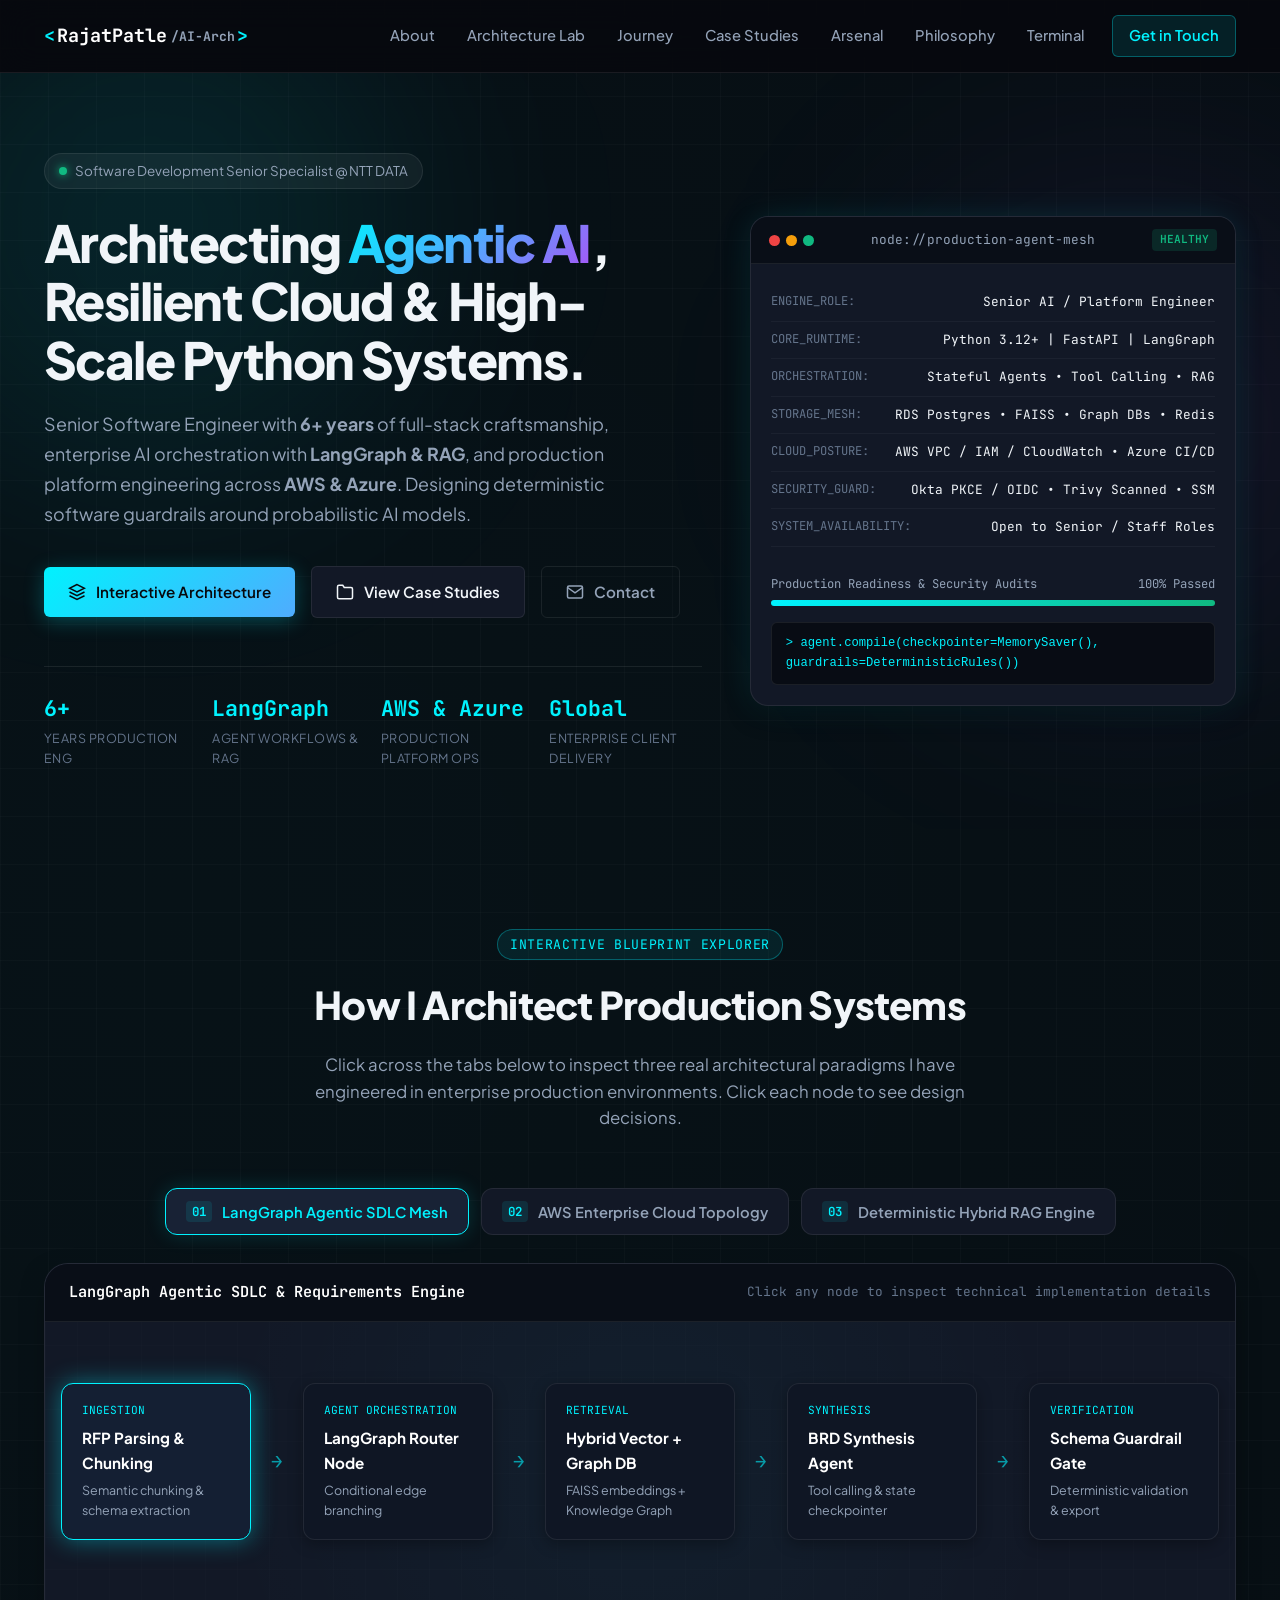
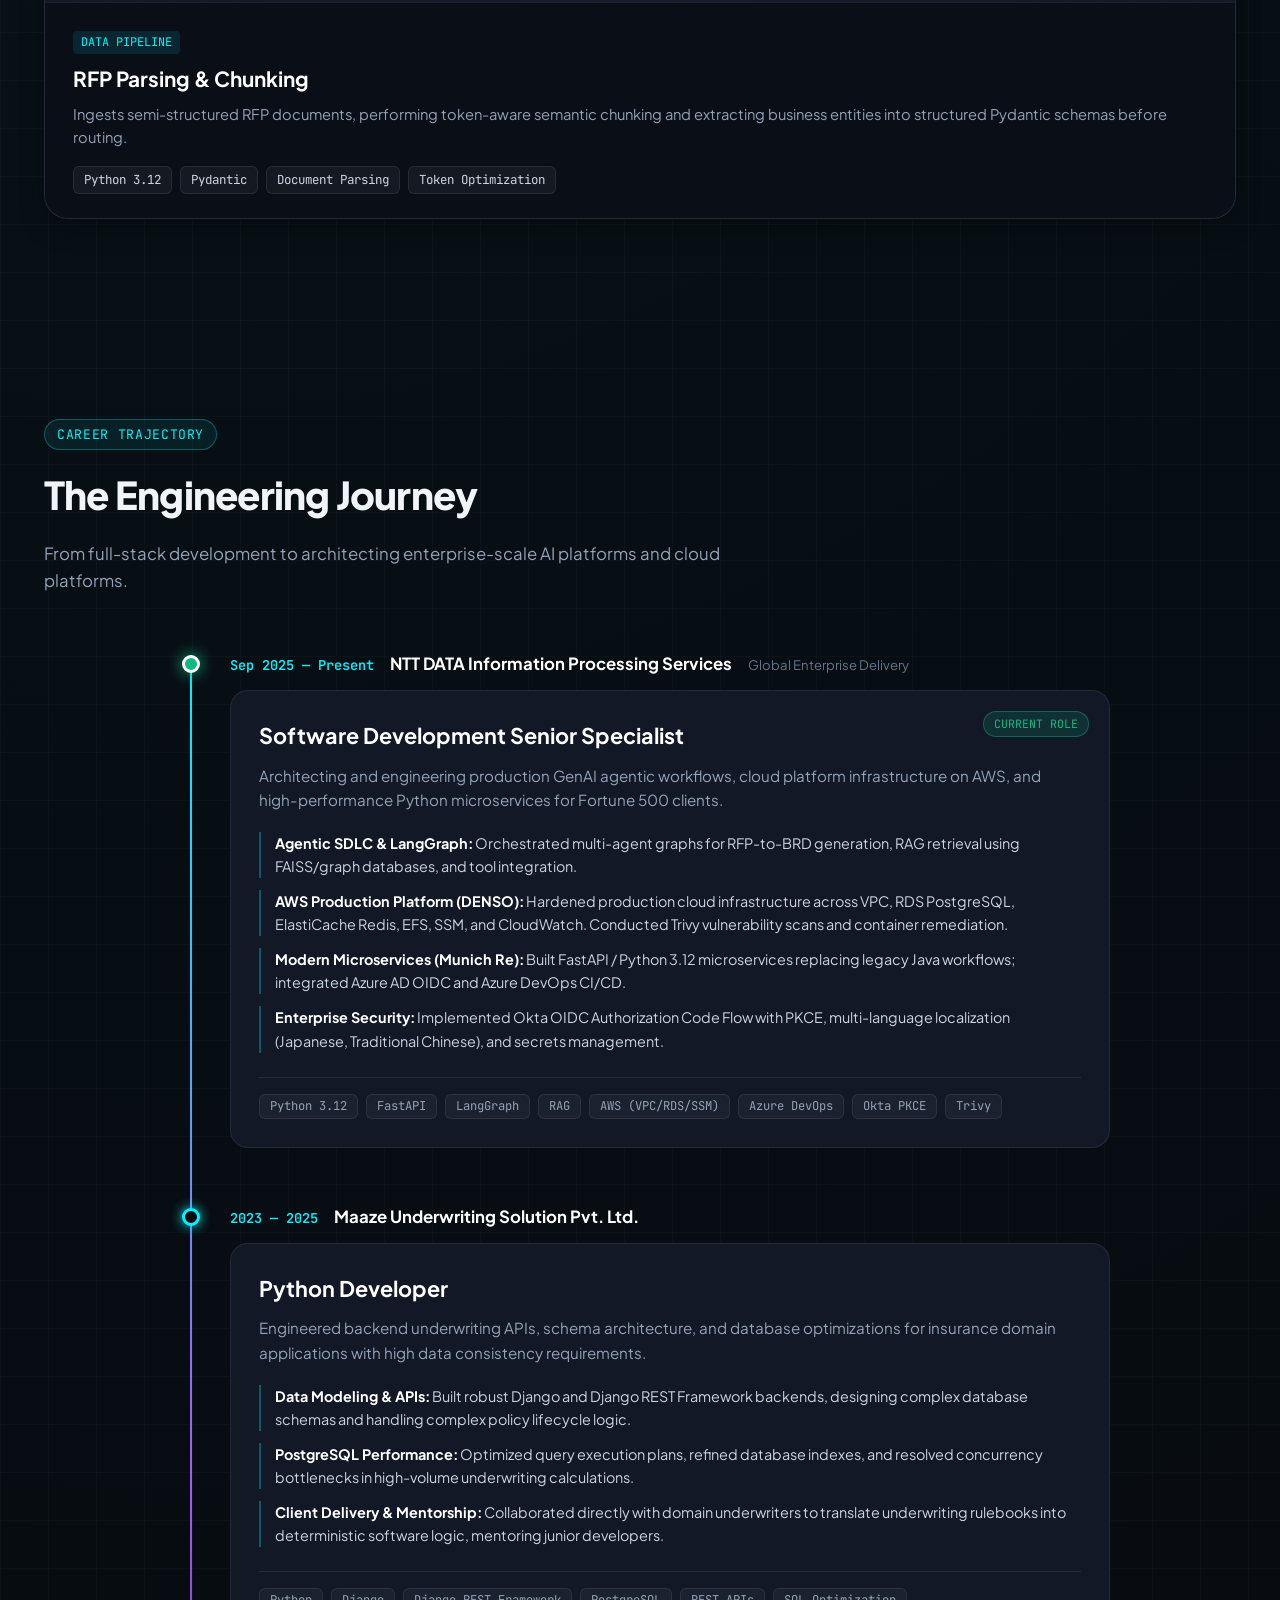
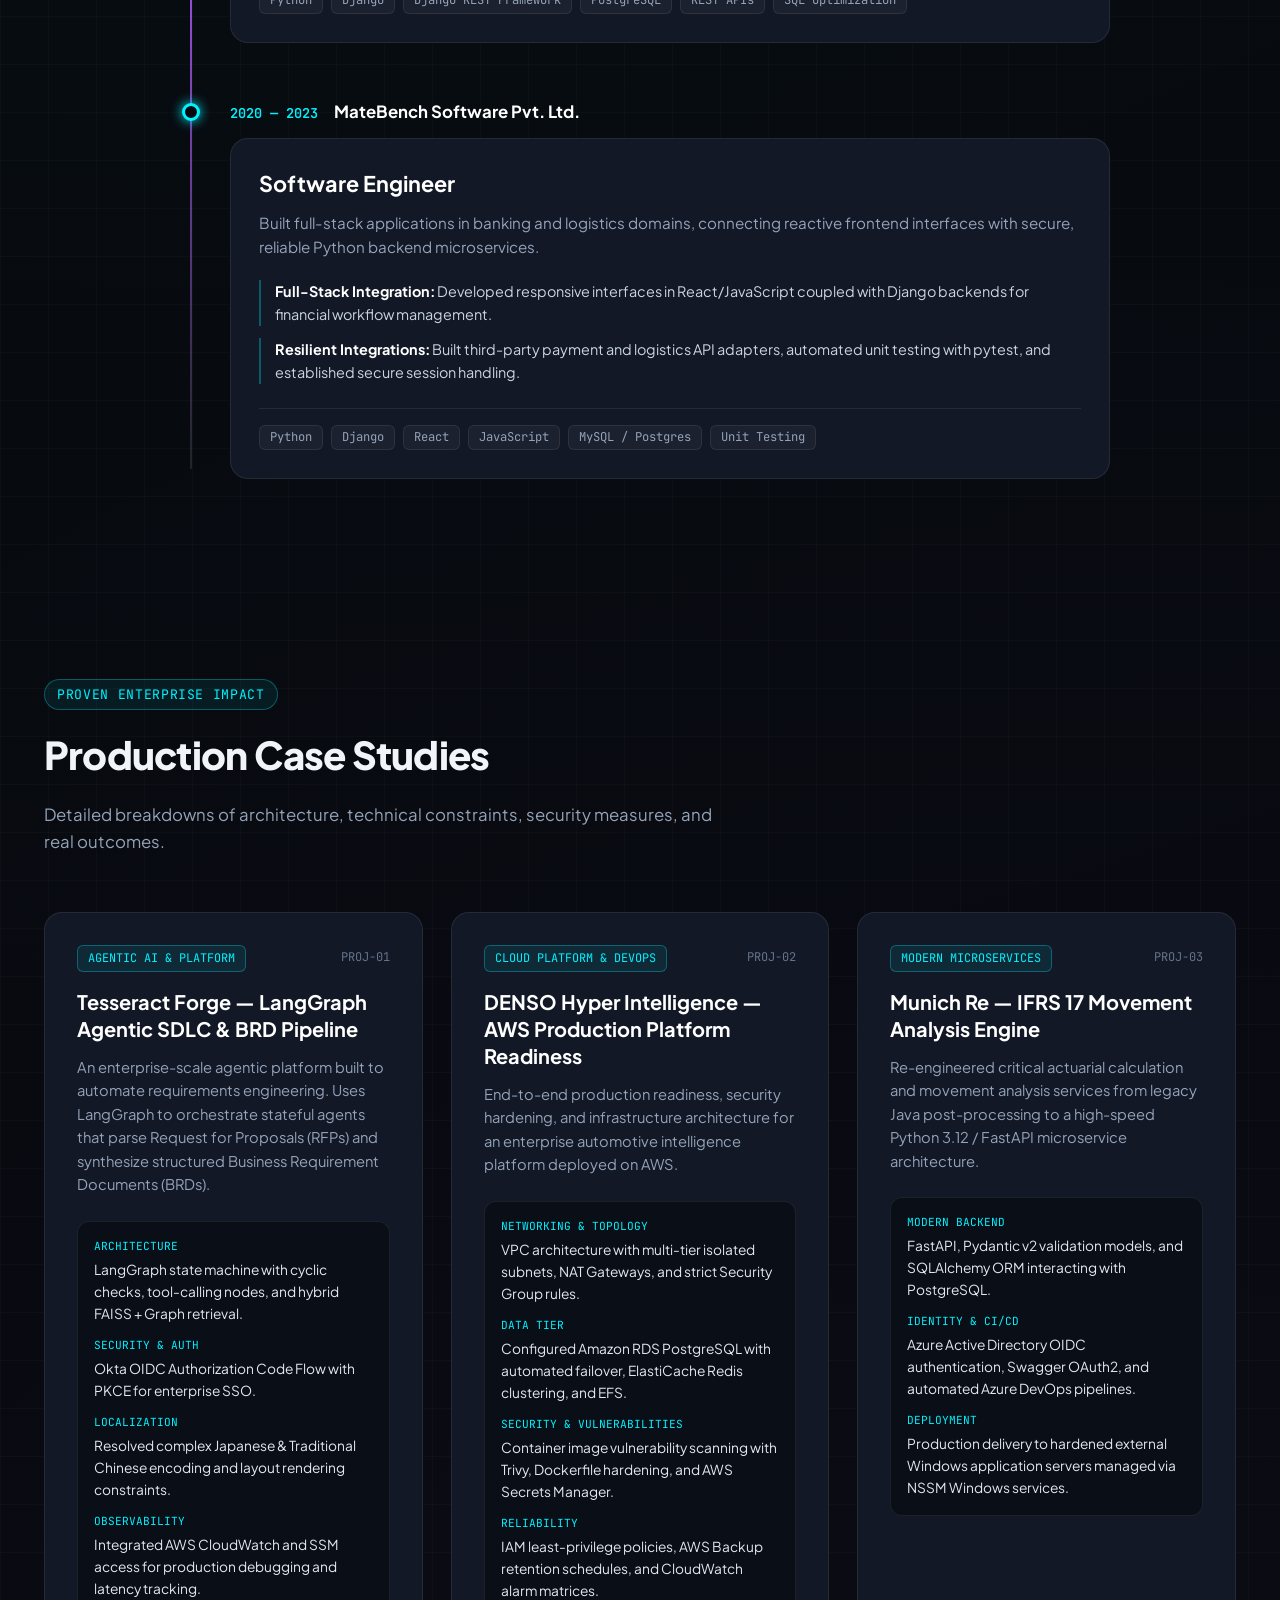
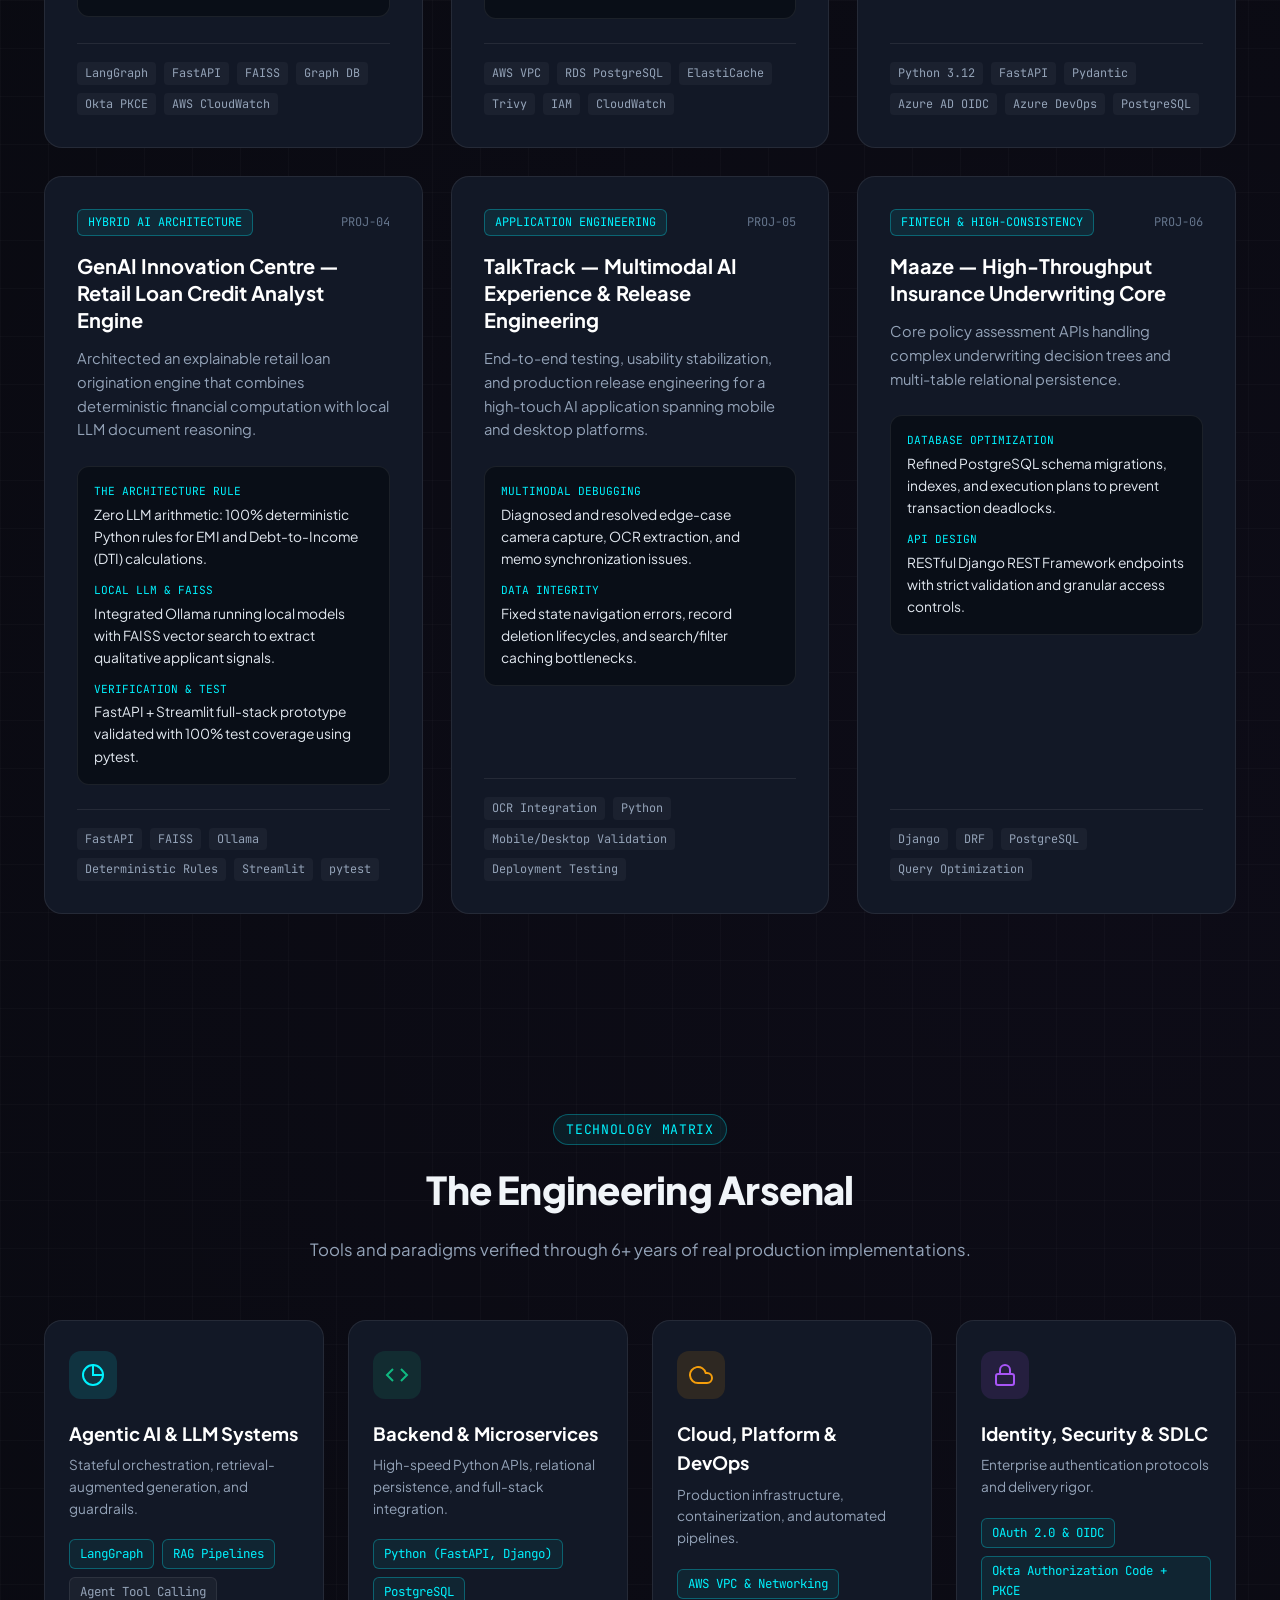
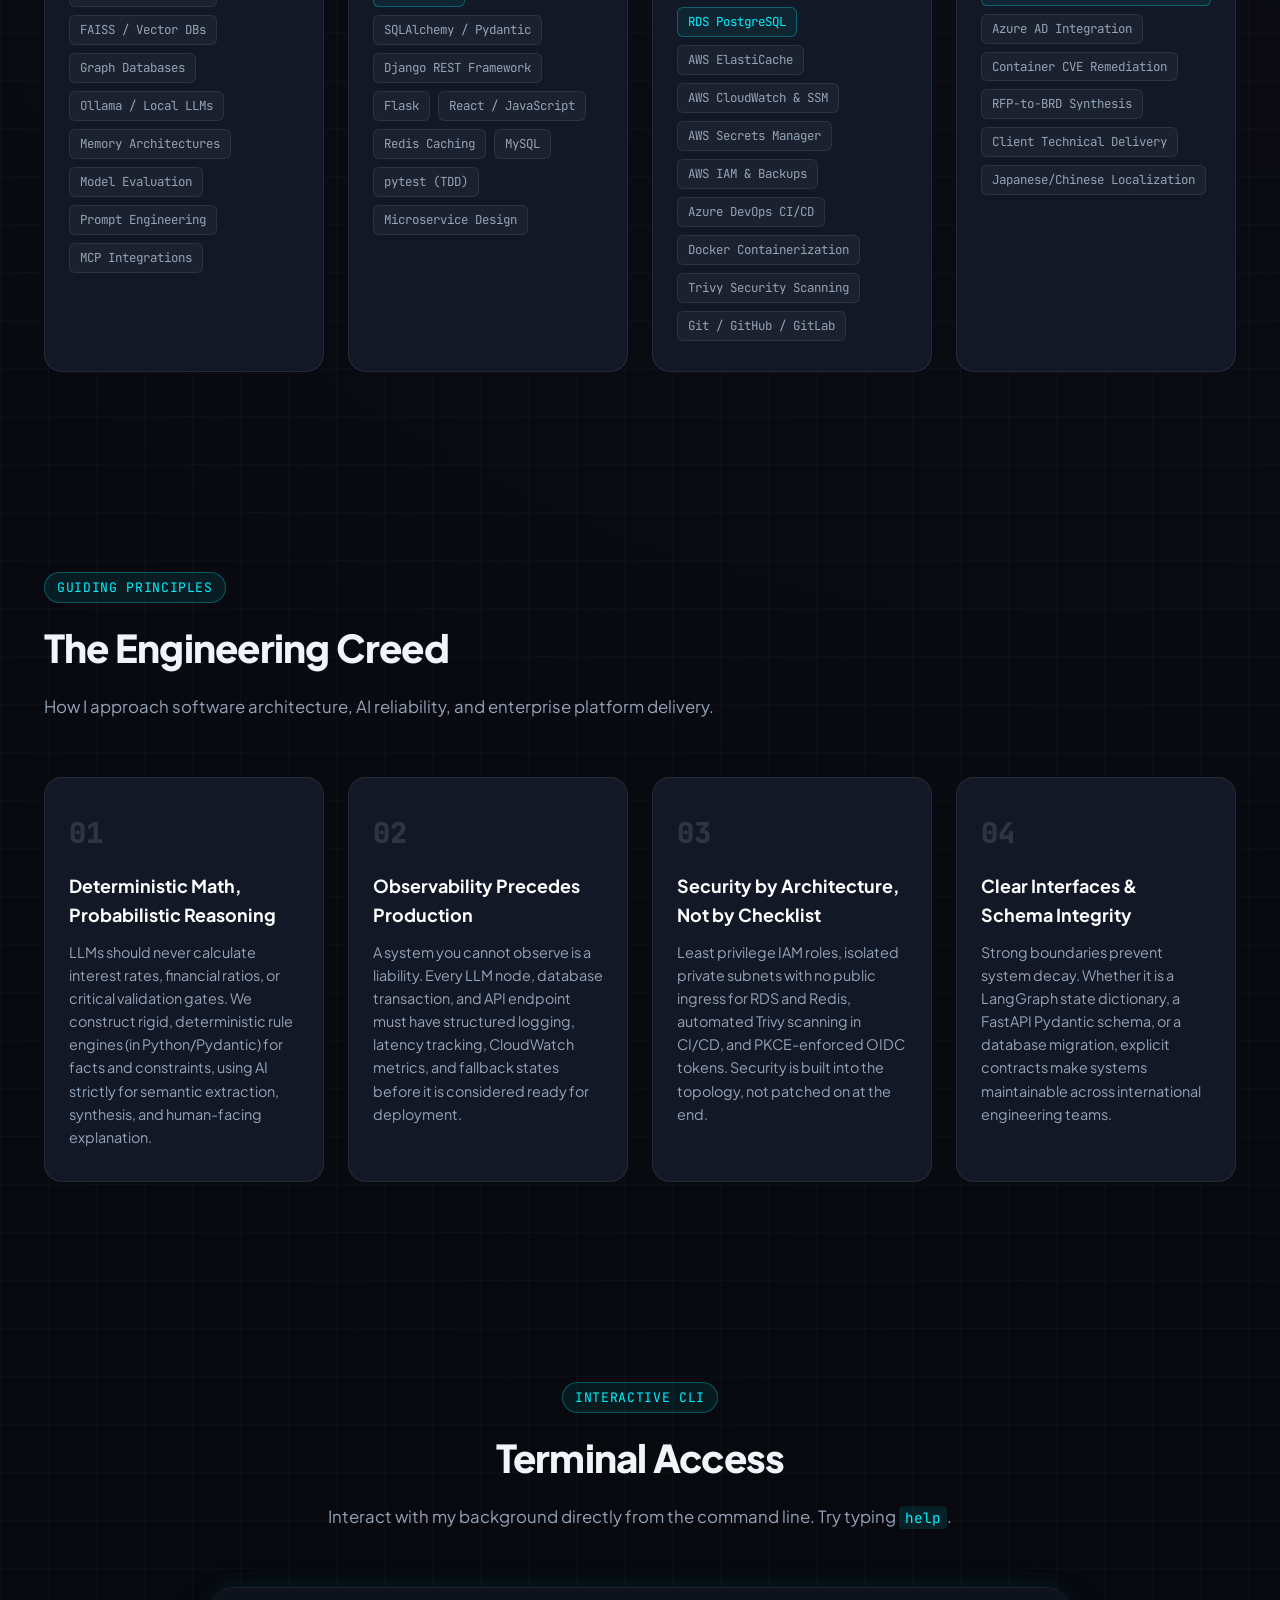
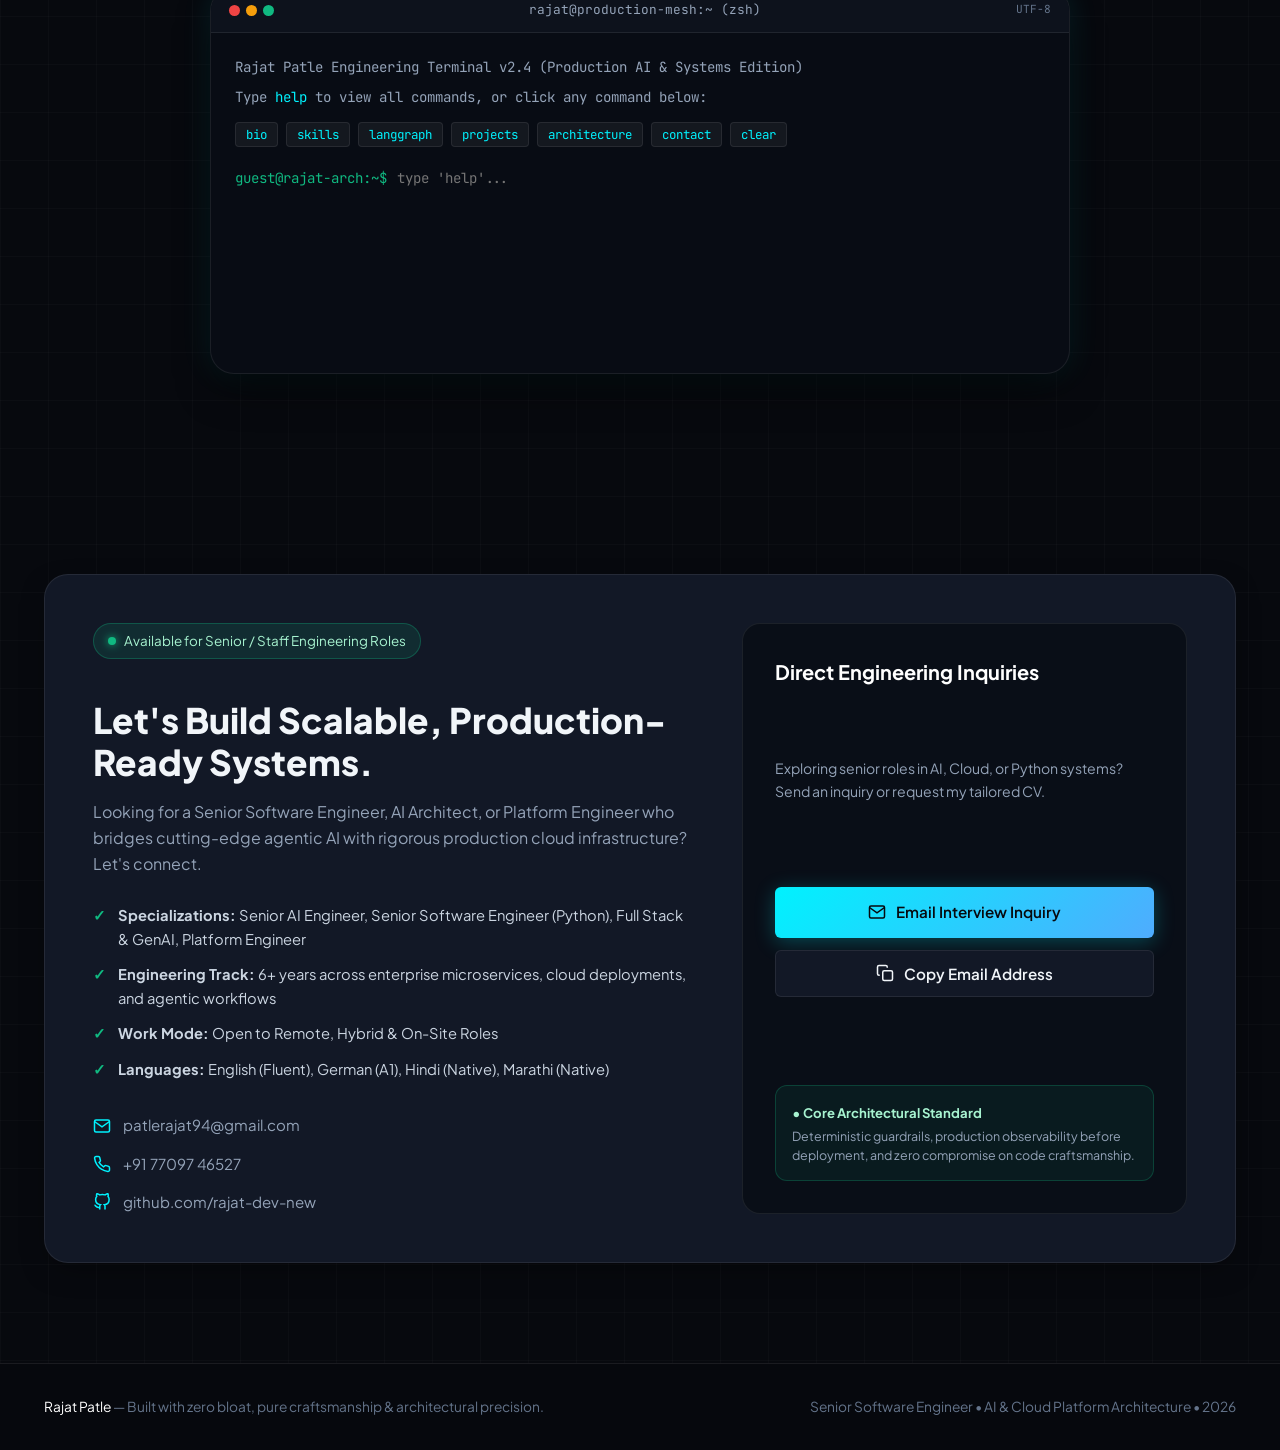
==== commit f12c206c: "refactor: remove relocation labels and focus on senior architect profile" ====
--- a/index.html
+++ b/index.html
@@ -4,26 +4,14 @@
   <meta charset="UTF-8">
   <meta name="viewport" content="width=device-width, initial-scale=1.0">
   <title>Rajat Patle | Senior Software Engineer & AI Architect</title>
-  <meta name="description" content="Portfolio of Rajat Patle - Senior Software Engineer & AI Architect with 6+ years of experience in Python, LangGraph, RAG, AWS, and Enterprise Systems. Open to relocation to Sweden.">
-  <meta name="keywords" content="Rajat Patle, AI Engineer, Senior Software Engineer, LangGraph, Python, FastAPI, AWS, RAG, Stockholm, Sweden">
+  <meta name="description" content="Portfolio of Rajat Patle - Senior Software Engineer & AI Architect with 6+ years of experience in Python, LangGraph, RAG, AWS, and Enterprise Systems.">
+  <meta name="keywords" content="Rajat Patle, AI Engineer, Senior Software Engineer, LangGraph, Python, FastAPI, AWS, RAG, Platform Engineer, Enterprise Systems">
   <link rel="preconnect" href="https://fonts.googleapis.com">
   <link rel="preconnect" href="https://fonts.gstatic.com" crossorigin>
   <link href="https://fonts.googleapis.com/css2?family=Plus+Jakarta+Sans:wght@300;400;500;600;700;800&family=JetBrains+Mono:wght@400;500;600&display=swap" rel="stylesheet">
   <link rel="stylesheet" href="styles.css">
 </head>
 <body class="bg-dark text-light antialiased">
-  <!-- Top Relocation Announcement Banner -->
-  <aside class="relocation-banner" role="complementary" aria-label="Relocation status">
-    <div class="banner-inner container">
-      <div class="banner-badge">
-        <span class="pulse-dot"></span>
-        <span class="banner-title">Sweden Relocation Target</span>
-      </div>
-      <p class="banner-text">Actively targeting Senior Software &amp; AI Engineering roles in <strong>Stockholm, Solna, Gothenburg &amp; Sweden</strong> &bull; Work Permit Ready</p>
-      <a href="#contact" class="banner-cta">Let's Connect &rarr;</a>
-    </div>
-  </aside>
-
   <!-- Navigation Bar -->
   <header class="navbar" id="navbar">
     <div class="container nav-container">
@@ -42,7 +30,7 @@
         <a href="#skills" class="nav-link">Arsenal</a>
         <a href="#principles" class="nav-link">Philosophy</a>
         <a href="#terminal" class="nav-link">Terminal</a>
-        <a href="#contact" class="nav-link nav-btn-primary">Hire in Sweden</a>
+        <a href="#contact" class="nav-link nav-btn-primary">Get in Touch</a>
       </nav>
 
       <button class="mobile-toggle" id="mobileToggle" aria-label="Toggle navigation menu">
@@ -102,8 +90,8 @@
             <div class="spec-label">Production Platform Ops</div>
           </div>
           <div class="spec-card">
-            <div class="spec-value">SE &rarr; SE</div>
-            <div class="spec-label">Target: Sweden Relocation</div>
+            <div class="spec-value">Global</div>
+            <div class="spec-label">Enterprise Client Delivery</div>
           </div>
         </div>
       </div>
@@ -117,7 +105,7 @@
               <span class="dot yellow"></span>
               <span class="dot green"></span>
             </div>
-            <div class="telemetry-title">node://production-agent-mesh.se</div>
+            <div class="telemetry-title">node://production-agent-mesh</div>
             <div class="telemetry-status">HEALTHY</div>
           </div>
           <div class="telemetry-body">
@@ -146,8 +134,8 @@
               <span class="tele-val text-purple">Okta PKCE / OIDC &bull; Trivy Scanned &bull; SSM</span>
             </div>
             <div class="telemetry-row">
-              <span class="tele-key">TARGET_GEO:</span>
-              <span class="tele-val text-green">Stockholm / Solna / Gothenburg, Sweden</span>
+              <span class="tele-key">SYSTEM_AVAILABILITY:</span>
+              <span class="tele-val text-green">Open to Senior / Staff Roles</span>
             </div>
             
             <div class="telemetry-progress-block">
@@ -235,7 +223,7 @@
           <div class="timeline-meta">
             <span class="timeline-date">Sep 2025 &mdash; Present</span>
             <span class="timeline-company">NTT DATA Information Processing Services</span>
-            <span class="timeline-location">Pune, India (Global Enterprise Delivery)</span>
+            <span class="timeline-location">Global Enterprise Delivery</span>
           </div>
           <div class="timeline-card">
             <div class="card-badge current-badge">Current Role</div>
@@ -276,7 +264,6 @@
           <div class="timeline-meta">
             <span class="timeline-date">2023 &mdash; 2025</span>
             <span class="timeline-company">Maaze Underwriting Solution Pvt. Ltd.</span>
-            <span class="timeline-location">India</span>
           </div>
           <div class="timeline-card">
             <h3 class="card-role">Python Developer</h3>
@@ -311,7 +298,6 @@
           <div class="timeline-meta">
             <span class="timeline-date">2020 &mdash; 2023</span>
             <span class="timeline-company">MateBench Software Pvt. Ltd.</span>
-            <span class="timeline-location">India</span>
           </div>
           <div class="timeline-card">
             <h3 class="card-role">Software Engineer</h3>
@@ -720,19 +706,19 @@
             <span class="dot yellow"></span>
             <span class="dot green"></span>
           </div>
-          <div class="terminal-bar-title">rajat@sweden-copilot:~ (zsh)</div>
+          <div class="terminal-bar-title">rajat@production-mesh:~ (zsh)</div>
           <div class="terminal-bar-actions">UTF-8</div>
         </div>
 
         <div class="terminal-screen" id="terminalScreen">
-          <div class="terminal-line text-muted">Rajat Patle Engineering Terminal v2.4 (Stockholm / Solna Edition)</div>
+          <div class="terminal-line text-muted">Rajat Patle Engineering Terminal v2.4 (Production AI &amp; Systems Edition)</div>
           <div class="terminal-line text-muted">Type <span class="text-cyan">help</span> to view all commands, or click any command below:</div>
           <div class="terminal-quick-cmds">
             <button class="cmd-chip" data-cmd="bio">bio</button>
             <button class="cmd-chip" data-cmd="skills">skills</button>
             <button class="cmd-chip" data-cmd="langgraph">langgraph</button>
             <button class="cmd-chip" data-cmd="projects">projects</button>
-            <button class="cmd-chip" data-cmd="sweden">sweden</button>
+            <button class="cmd-chip" data-cmd="architecture">architecture</button>
             <button class="cmd-chip" data-cmd="contact">contact</button>
             <button class="cmd-chip" data-cmd="clear">clear</button>
           </div>
@@ -746,7 +732,7 @@
     </div>
   </section>
 
-  <!-- Sweden Relocation & Contact Section -->
+  <!-- Contact & Collaboration Section -->
   <section class="section contact-section" id="contact">
     <div class="container">
       <div class="contact-box">
@@ -754,29 +740,29 @@
           <div class="contact-info-col">
             <div class="status-pill status-pill-success">
               <span class="status-indicator"></span>
-              <span>Available for Sweden Relocation</span>
-            </div>
-            <h2 class="contact-title">Let's Build Production AI in Sweden.</h2>
+              <span>Available for Senior / Staff Engineering Roles</span>
+            </div>
+            <h2 class="contact-title">Let's Build Scalable, Production-Ready Systems.</h2>
             <p class="contact-desc">
-              I am actively interviewing with engineering teams in <strong>Stockholm, Solna, Gothenburg, Malmö</strong>, and across Sweden. I am ready to relocate from India with standard Swedish work permit sponsorship.
+              Looking for a Senior Software Engineer, AI Architect, or Platform Engineer who bridges cutting-edge agentic AI with rigorous production cloud infrastructure? Let's connect.
             </p>
 
-            <div class="relocation-details">
+            <div class="work-mode-details">
               <div class="relo-item">
                 <span class="relo-icon">&check;</span>
-                <span><strong>Target Roles:</strong> Senior AI Engineer, Senior Software Engineer (Python), Full Stack &amp; GenAI, Platform Engineer</span>
+                <span><strong>Specializations:</strong> Senior AI Engineer, Senior Software Engineer (Python), Full Stack &amp; GenAI, Platform Engineer</span>
               </div>
               <div class="relo-item">
                 <span class="relo-icon">&check;</span>
-                <span><strong>Timeline:</strong> Available to start upon work permit issuance (swift notice period)</span>
+                <span><strong>Engineering Track:</strong> 6+ years across enterprise microservices, cloud deployments, and agentic workflows</span>
               </div>
               <div class="relo-item">
                 <span class="relo-icon">&check;</span>
-                <span><strong>Mobility:</strong> Valid passport, independent relocation ready</span>
+                <span><strong>Work Mode:</strong> Open to Remote, Hybrid &amp; On-Site Roles</span>
               </div>
               <div class="relo-item">
                 <span class="relo-icon">&check;</span>
-                <span><strong>Languages:</strong> English (Fluent), German (A1), Swedish (Currently learning basics)</span>
+                <span><strong>Languages:</strong> English (Fluent), German (A1), Hindi (Native), Marathi (Native)</span>
               </div>
             </div>
 
@@ -798,13 +784,13 @@
 
           <div class="contact-cta-col">
             <div class="direct-card">
-              <h3>Fast-Track Sweden Interview</h3>
-              <p>Hiring for an AI, Cloud or Python engineering role in Sweden? Send an invite directly or request my tailored CV.</p>
+              <h3>Direct Engineering Inquiries</h3>
+              <p>Exploring senior roles in AI, Cloud, or Python systems? Send an inquiry or request my tailored CV.</p>
 
               <div class="action-buttons-vertical">
-                <a href="mailto:patlerajat94@gmail.com?subject=Interview%20Invitation%20-%20Senior%20Software%20/%20AI%20Engineer%20(Sweden)&body=Hi%20Rajat,%0D%0A%0D%0AWe%20reviewed%20your%20profile%20and%20would%20like%20to%20discuss%20an%20engineering%20opportunity%20in%20Sweden..." class="btn btn-primary btn-block">
+                <a href="mailto:patlerajat94@gmail.com?subject=Interview%20Inquiry%20-%20Senior%20Software%20/%20AI%20Engineer&body=Hi%20Rajat,%0D%0A%0D%0AWe%20reviewed%20your%20profile%20and%20would%20like%20to%20discuss%20an%20engineering%20opportunity..." class="btn btn-primary btn-block">
                   <svg class="icon" viewBox="0 0 24 24" fill="none" stroke="currentColor" stroke-width="2"><path d="M4 4h16c1.1 0 2 .9 2 2v12c0 1.1-.9 2-2 2H4c-1.1 0-2-.9-2-2V6c0-1.1.9-2 2-2z"></path><polyline points="22,6 12,13 2,6"></polyline></svg>
-                  Email Interview Invitation
+                  Email Interview Inquiry
                 </a>
 
                 <button class="btn btn-secondary btn-block" id="copyEmailBtn">
@@ -814,8 +800,8 @@
               </div>
 
               <div class="notice-callout">
-                <div class="notice-title">&bull; Swedish Work Permit Context</div>
-                <div class="notice-desc">Employment offer through a certified Swedish sponsor initiates the Migrationsverket e-application, with an average processing window for specialized IT talent.</div>
+                <div class="notice-title">&bull; Core Architectural Standard</div>
+                <div class="notice-desc">Deterministic guardrails, production observability before deployment, and zero compromise on code craftsmanship.</div>
               </div>
             </div>
           </div>
@@ -831,7 +817,7 @@
         <span class="brand-name">Rajat Patle</span> &mdash; Built with zero bloat, pure craftsmanship &amp; architectural precision.
       </div>
       <div class="footer-right">
-        <span>Stockholm Relocation Candidate &bull; 2026</span>
+        <span>Senior Software Engineer &bull; AI &amp; Cloud Platform Architecture &bull; 2026</span>
       </div>
     </div>
   </footer>
--- a/styles.css
+++ b/styles.css
@@ -99,67 +99,6 @@
 .text-muted { color: var(--text-muted); }
 .text-center { text-align: center; }
 
-/* Top Relocation Banner */
-.relocation-banner {
-  background: linear-gradient(90deg, rgba(16, 185, 129, 0.15) 0%, rgba(0, 242, 254, 0.12) 100%);
-  border-bottom: 1px solid rgba(16, 185, 129, 0.3);
-  padding: 10px 0;
-  font-size: 0.88rem;
-}
-
-.banner-inner {
-  display: flex;
-  align-items: center;
-  justify-content: space-between;
-  gap: 16px;
-  flex-wrap: wrap;
-}
-
-.banner-badge {
-  display: inline-flex;
-  align-items: center;
-  gap: 8px;
-  background: rgba(16, 185, 129, 0.2);
-  border: 1px solid rgba(16, 185, 129, 0.4);
-  padding: 2px 10px;
-  border-radius: 999px;
-  font-weight: 600;
-  color: #a7f3d0;
-  font-size: 0.78rem;
-  letter-spacing: 0.03em;
-  text-transform: uppercase;
-}
-
-.pulse-dot {
-  width: 7px;
-  height: 7px;
-  background-color: var(--accent-green);
-  border-radius: 50%;
-  box-shadow: 0 0 8px var(--accent-green);
-  animation: pulse-ring 2s infinite;
-}
-
-@keyframes pulse-ring {
-  0% { transform: scale(0.95); opacity: 0.8; }
-  50% { transform: scale(1.3); opacity: 1; }
-  100% { transform: scale(0.95); opacity: 0.8; }
-}
-
-.banner-text {
-  color: #e2e8f0;
-}
-
-.banner-cta {
-  color: var(--accent-cyan);
-  font-weight: 600;
-  transition: var(--transition);
-}
-
-.banner-cta:hover {
-  text-decoration: underline;
-  transform: translateX(2px);
-}
-
 /* Navbar */
 .navbar {
   position: sticky;
@@ -1270,9 +1209,7 @@
   font-size: 0.85em;
 }
 
-/* ==========================================================================
-   Sweden Relocation & Contact Section
-   ========================================================================== */
+/* Contact & Collaboration Section */
 .contact-box {
   background: var(--bg-card);
   border: 1px solid var(--border-subtle);
@@ -1301,7 +1238,7 @@
   margin-bottom: 28px;
 }
 
-.relocation-details {
+.work-mode-details {
   display: flex;
   flex-direction: column;
   gap: 12px;
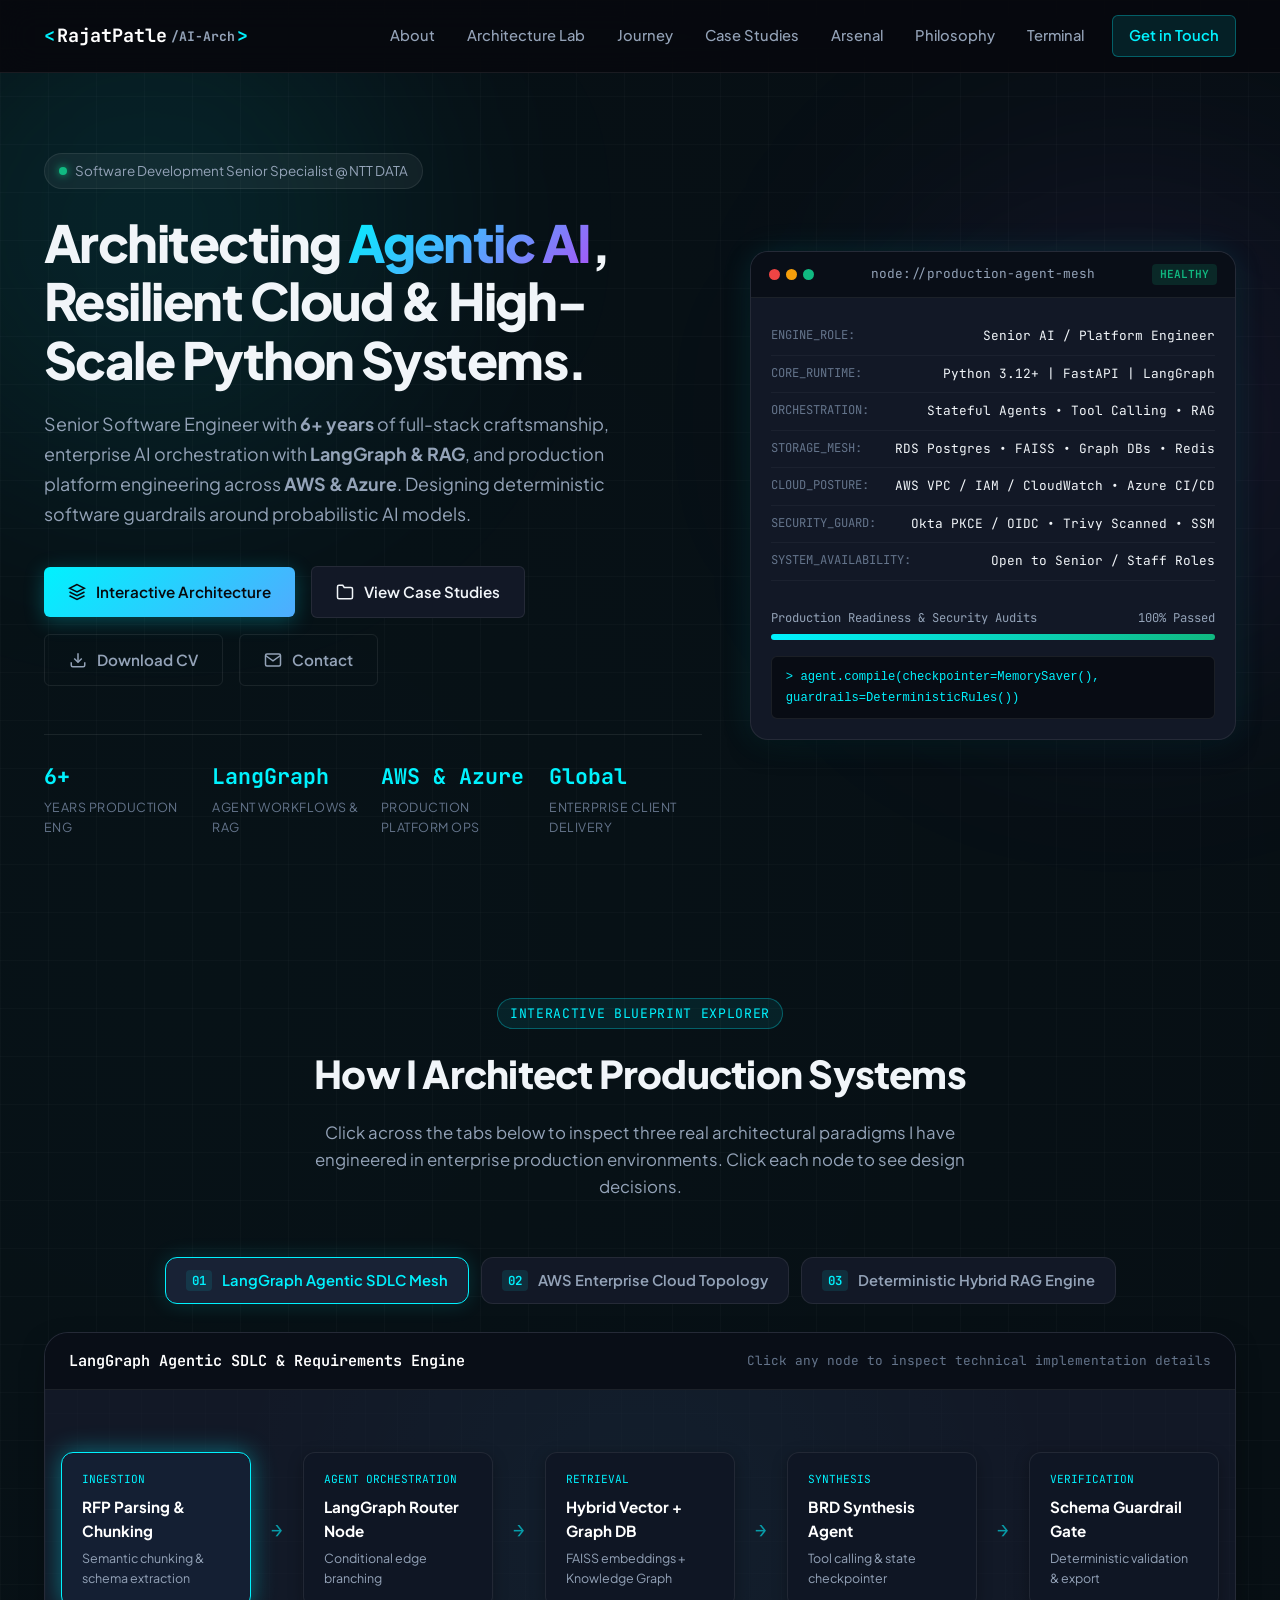
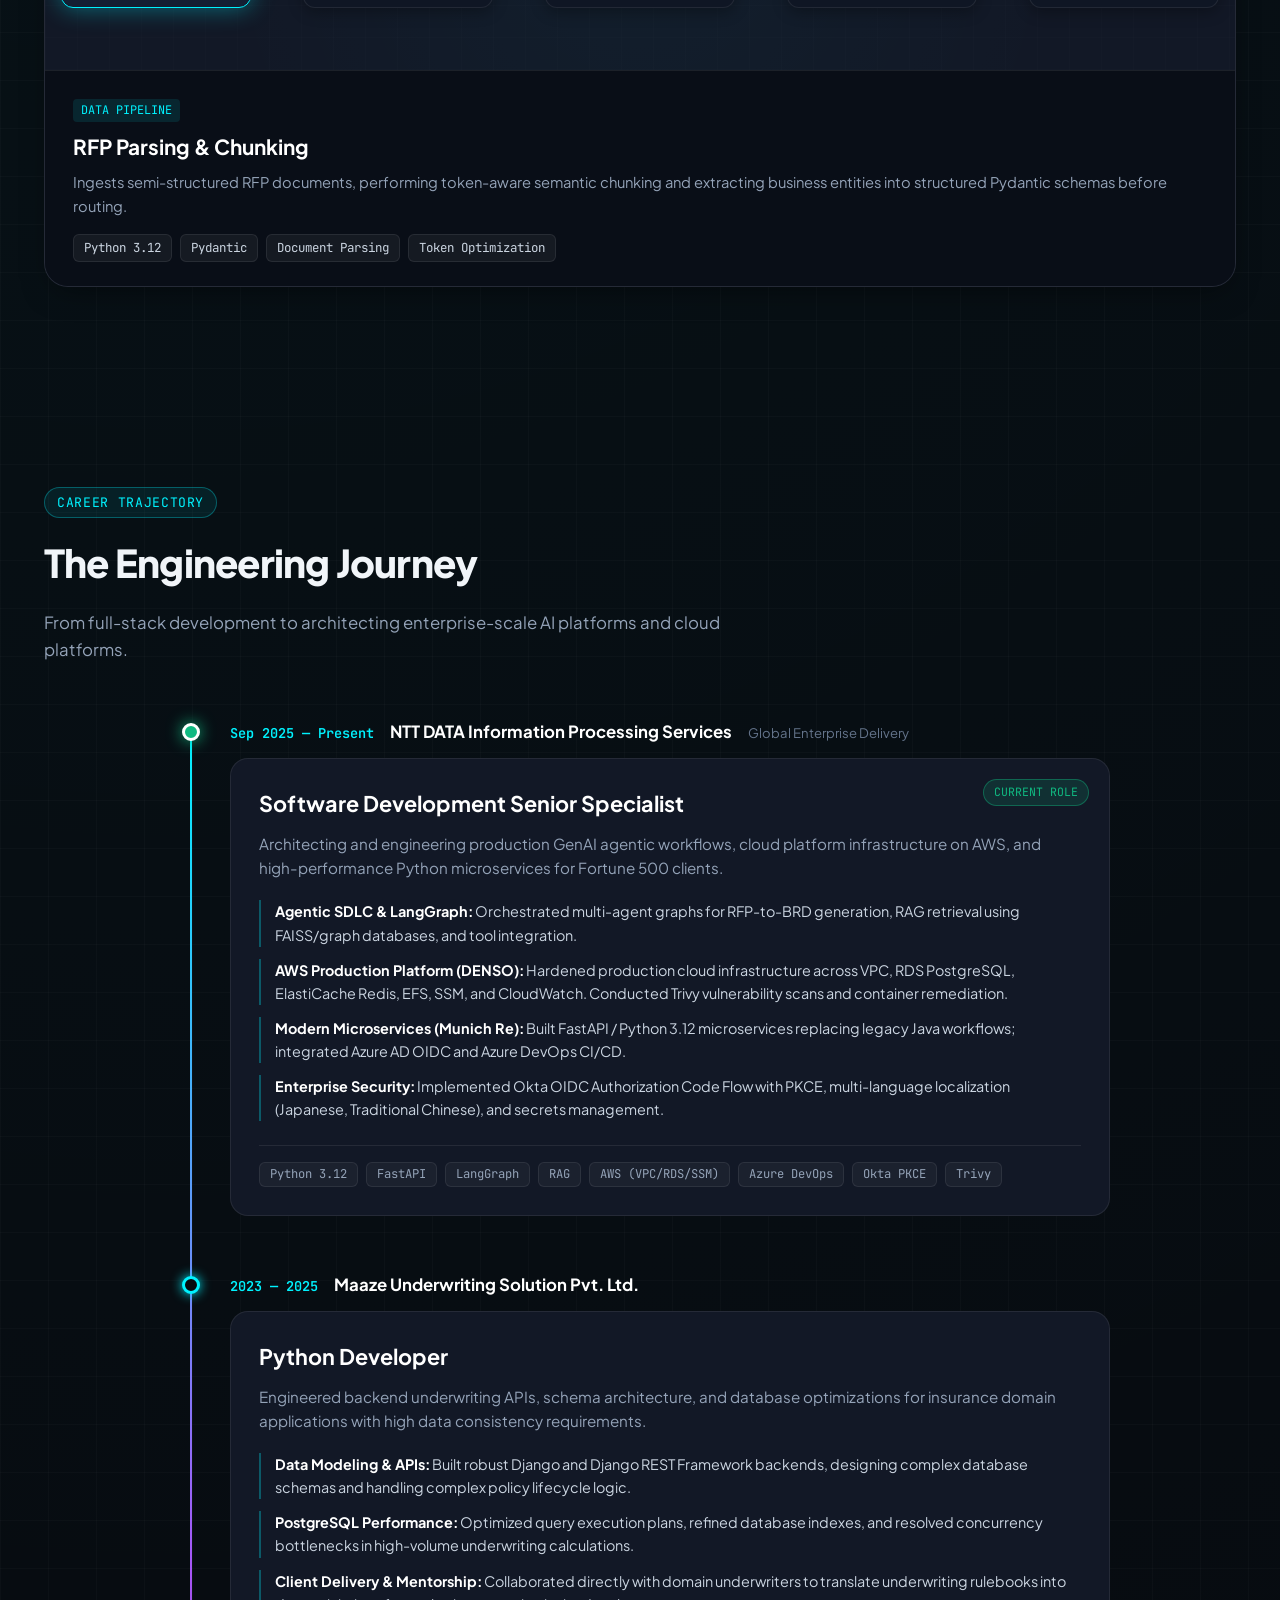
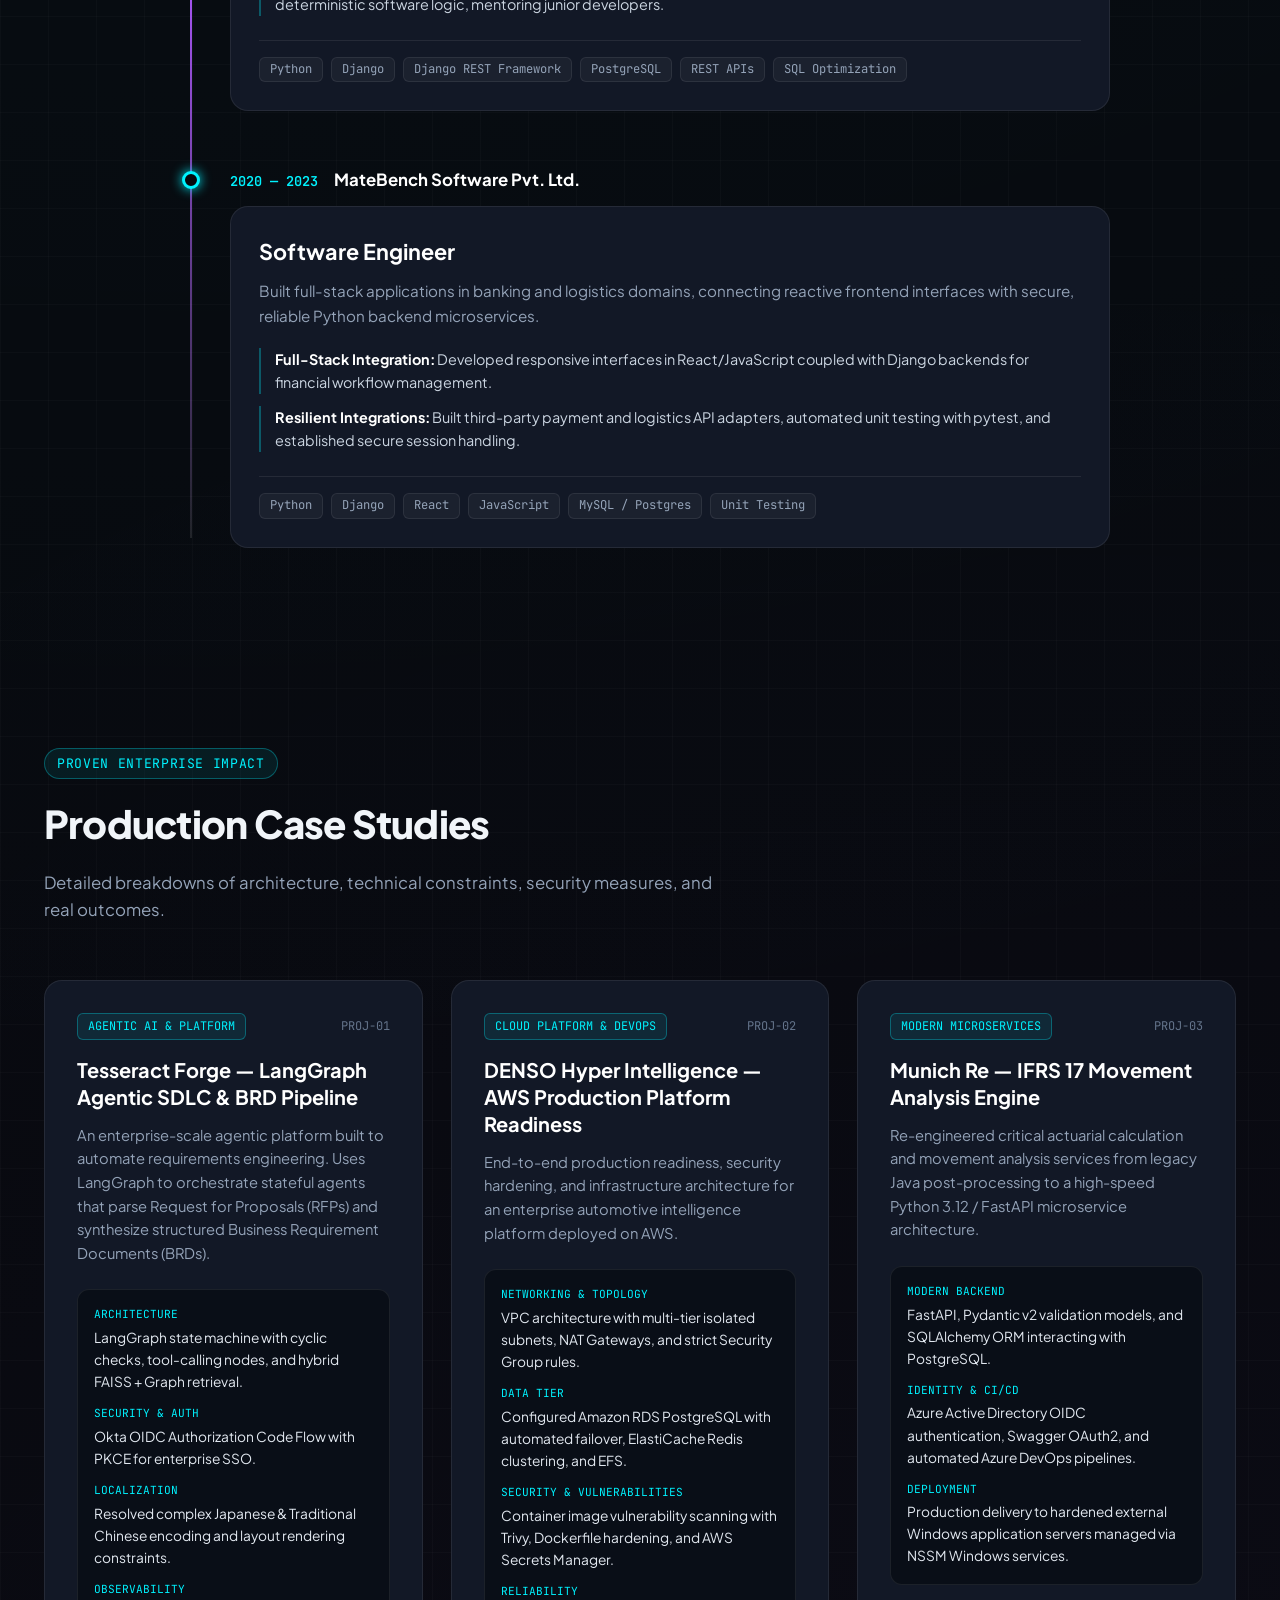
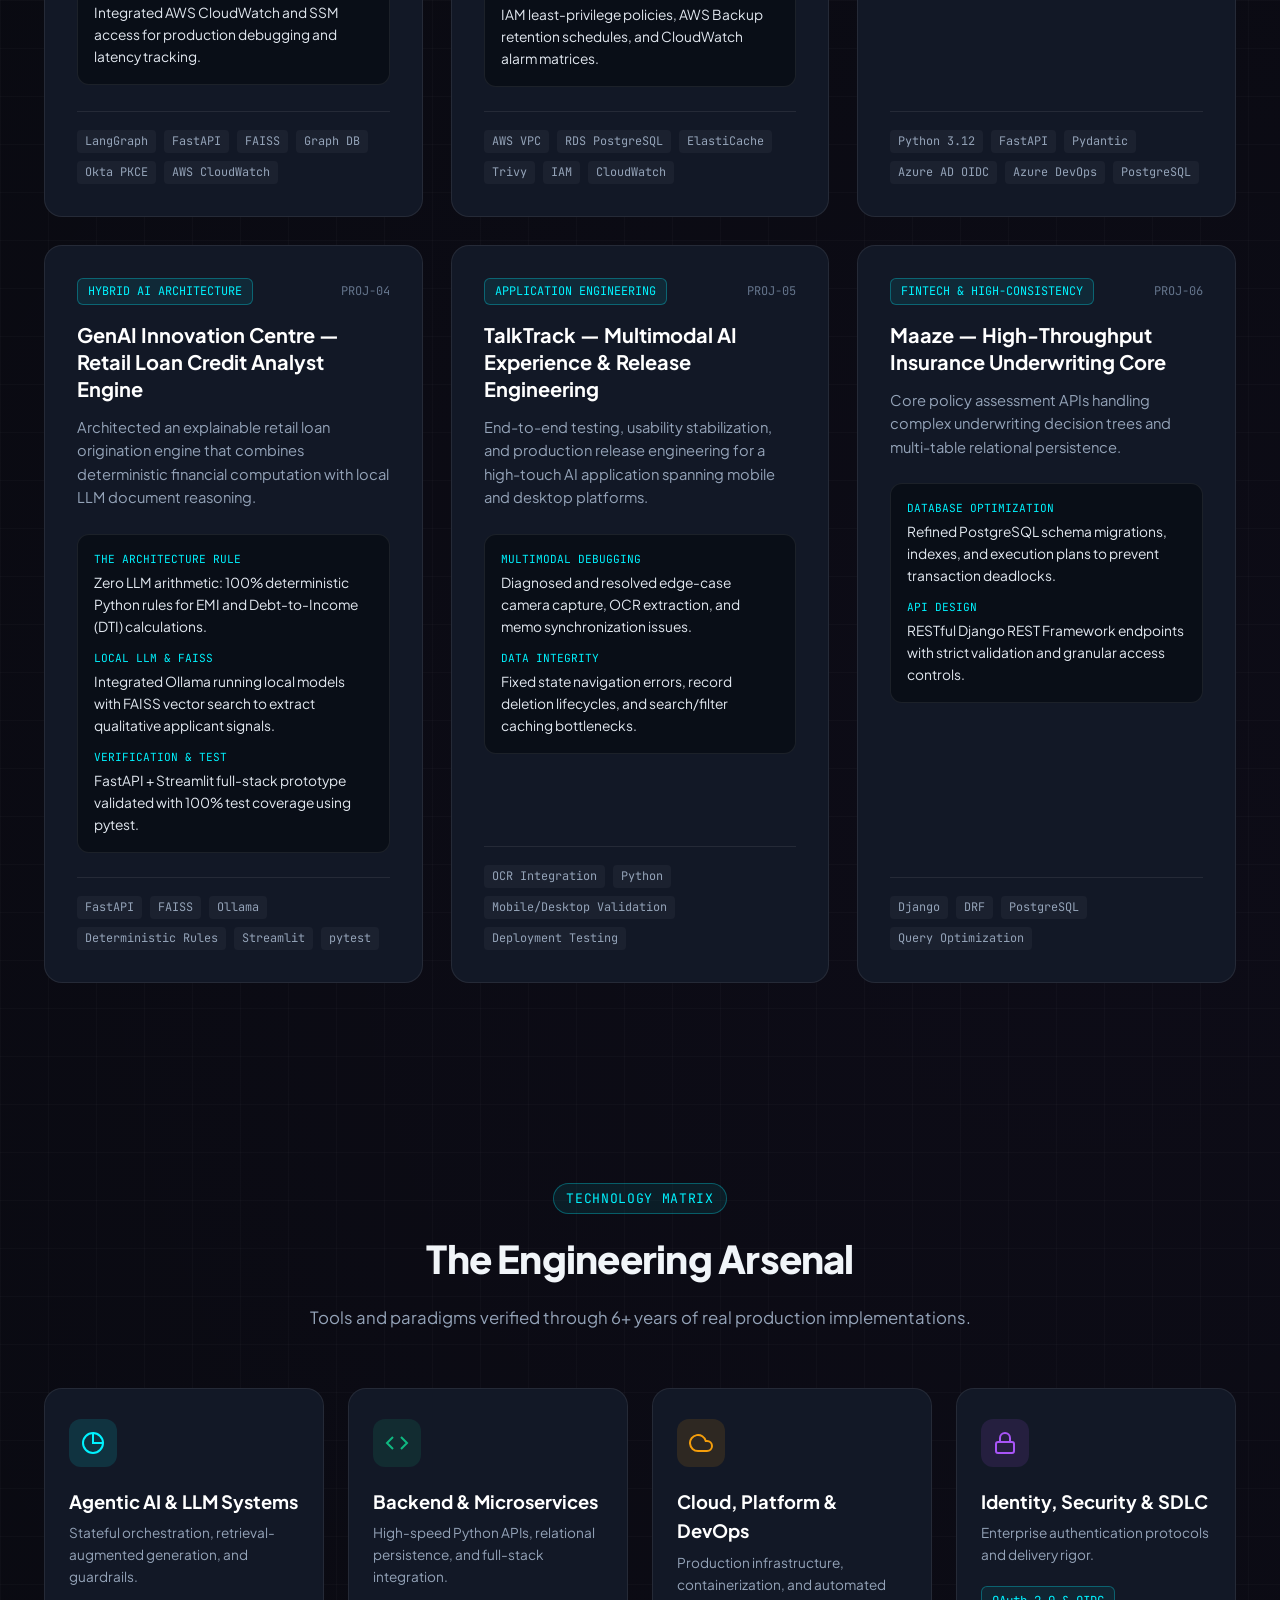
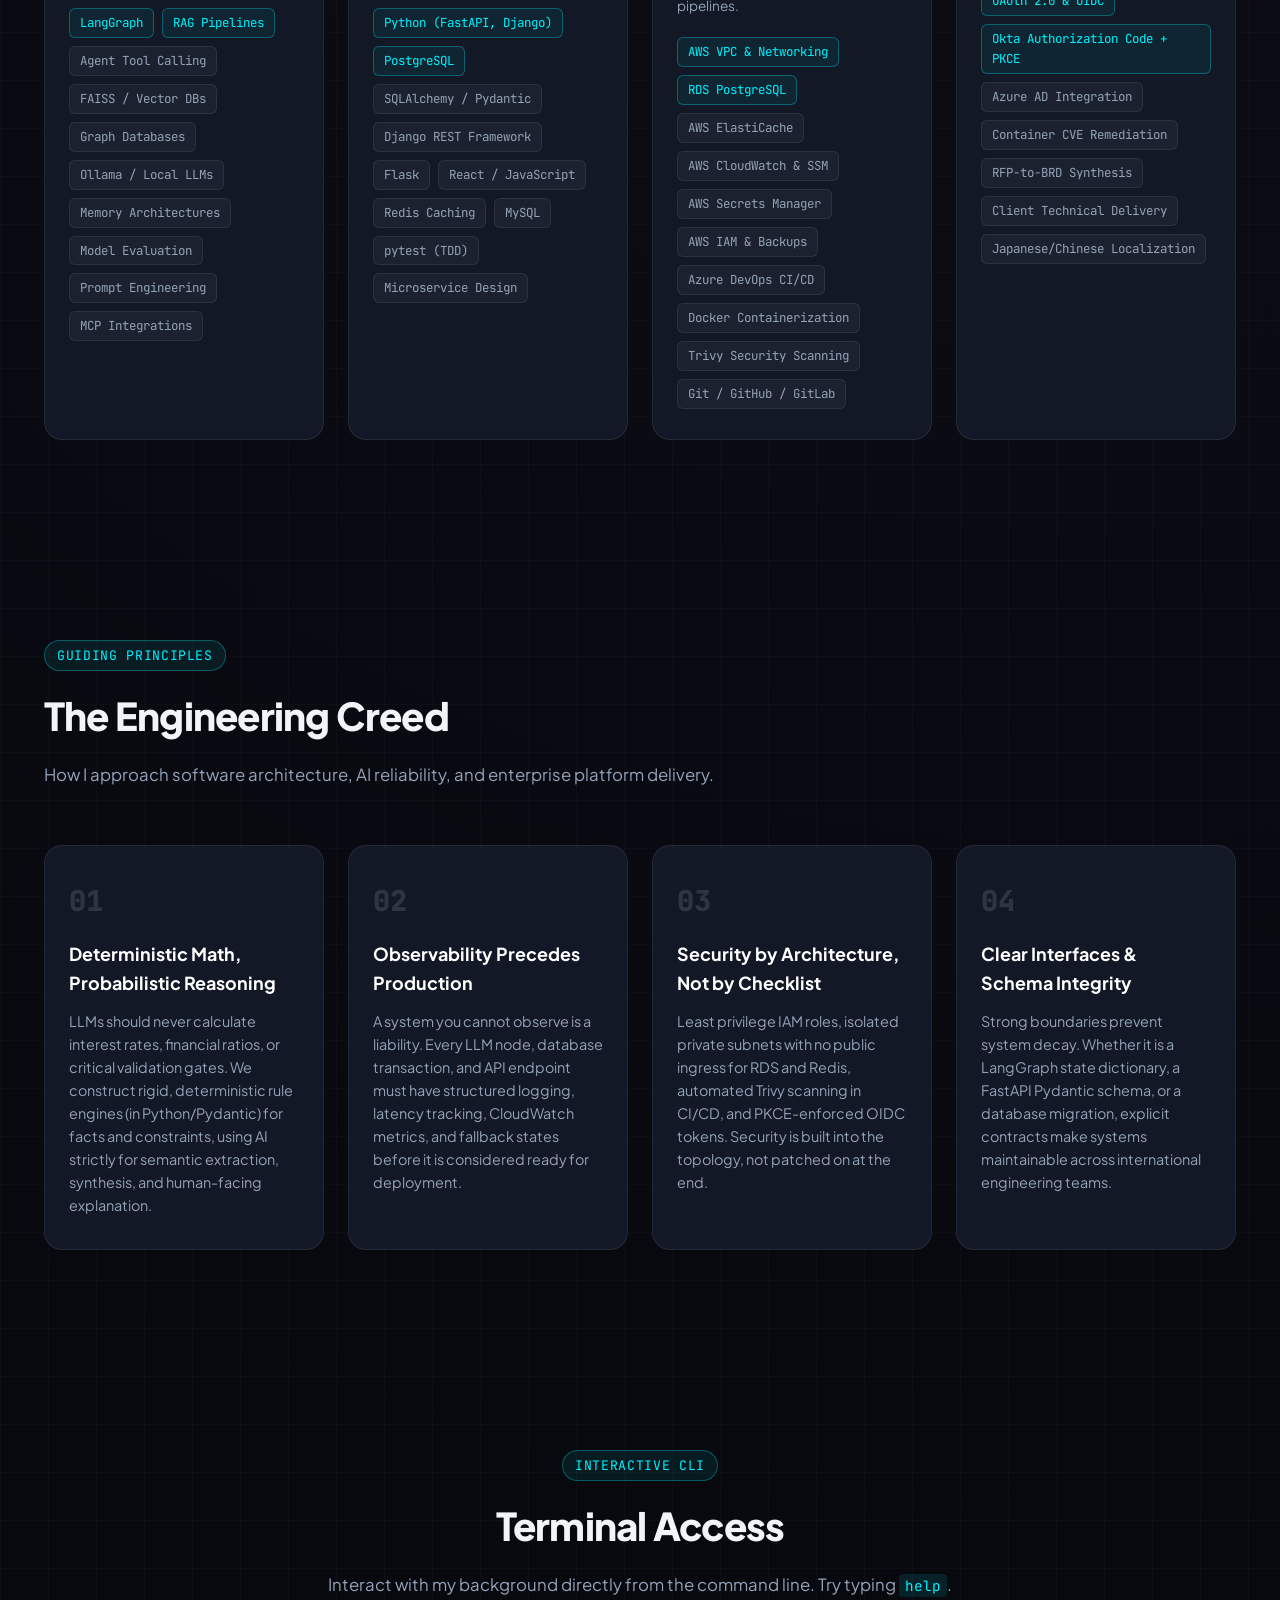
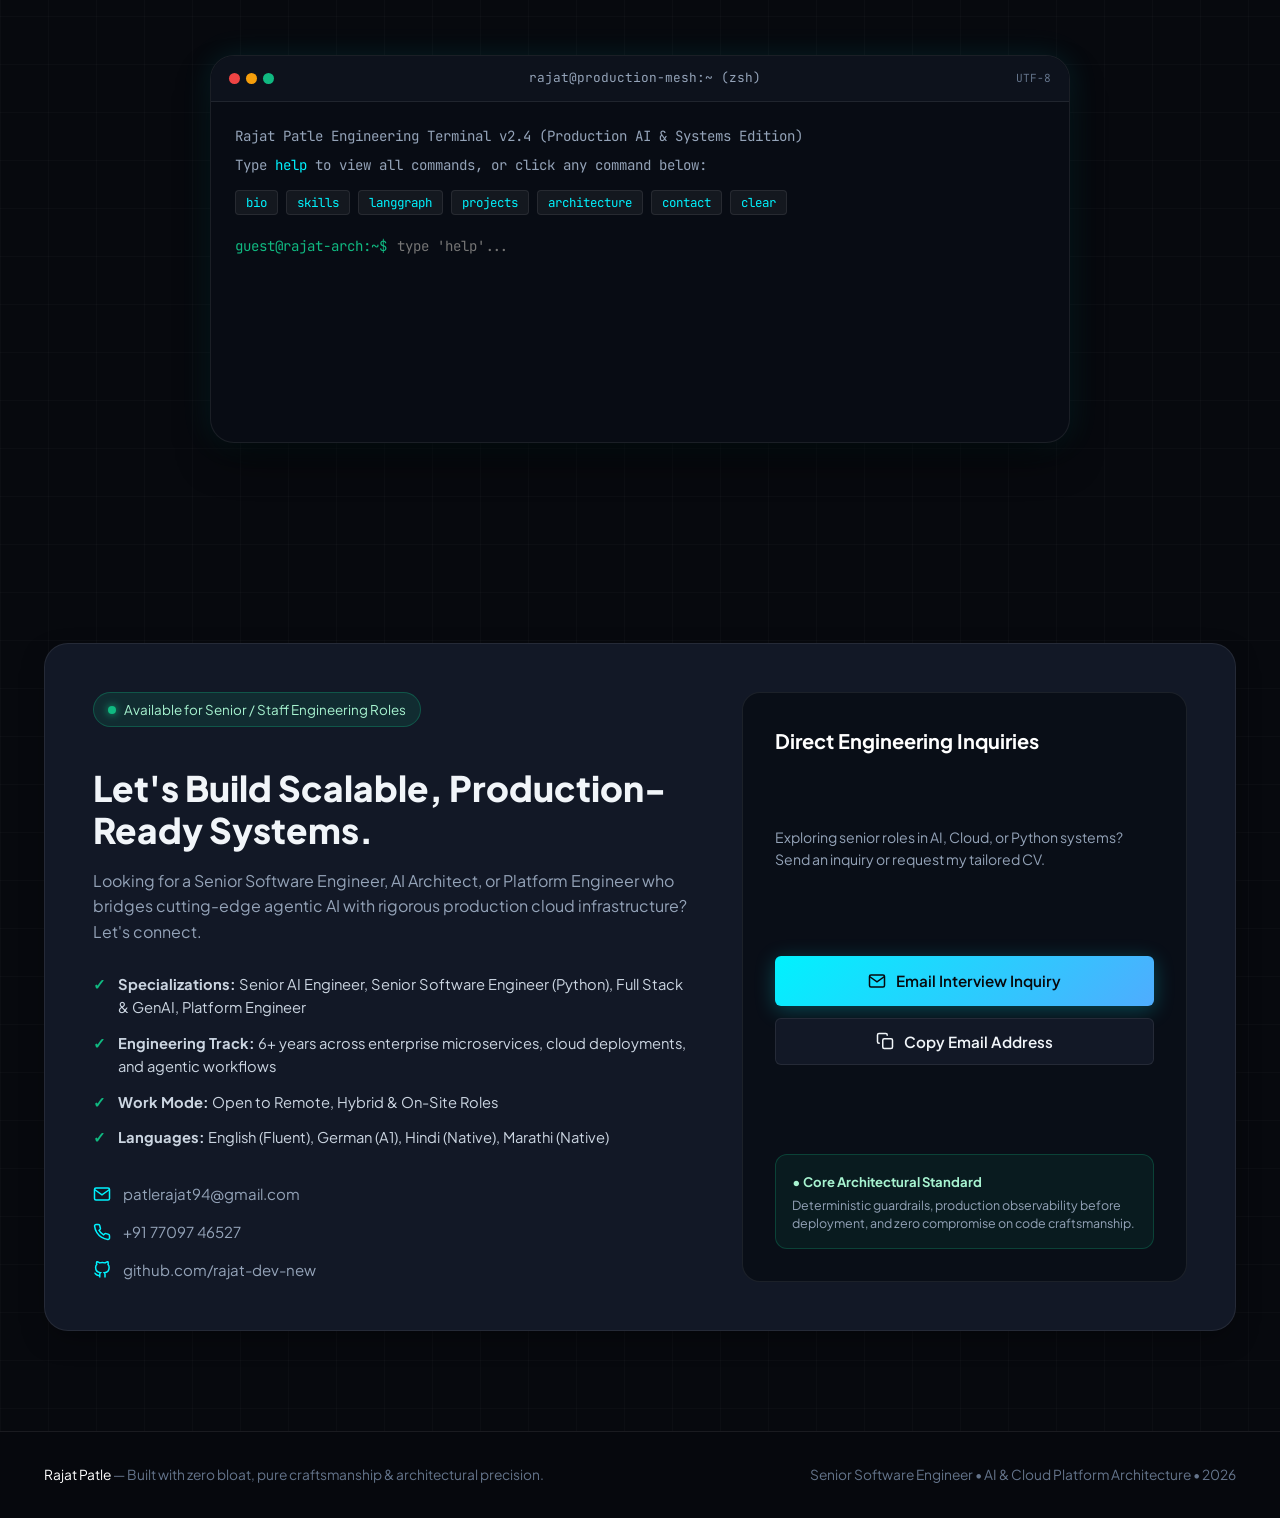
==== commit f06bd8dc: "feat: add classic 1-page A4 executive resume and web download link" ====
--- a/index.html
+++ b/index.html
@@ -69,6 +69,10 @@
             <svg class="icon" viewBox="0 0 24 24" fill="none" stroke="currentColor" stroke-width="2"><path d="M22 19a2 2 0 0 1-2 2H4a2 2 0 0 1-2-2V5a2 2 0 0 1 2-2h5l2 3h9a2 2 0 0 1 2 2z"></path></svg>
             View Case Studies
           </a>
+          <a href="resume.pdf" target="_blank" class="btn btn-outline">
+            <svg class="icon" viewBox="0 0 24 24" fill="none" stroke="currentColor" stroke-width="2"><path d="M21 15v4a2 2 0 0 1-2 2H5a2 2 0 0 1-2-2v-4"></path><polyline points="7 10 12 15 17 10"></polyline><line x1="12" y1="15" x2="12" y2="3"></line></svg>
+            Download CV
+          </a>
           <a href="mailto:patlerajat94@gmail.com" class="btn btn-outline">
             <svg class="icon" viewBox="0 0 24 24" fill="none" stroke="currentColor" stroke-width="2"><path d="M4 4h16c1.1 0 2 .9 2 2v12c0 1.1-.9 2-2 2H4c-1.1 0-2-.9-2-2V6c0-1.1.9-2 2-2z"></path><polyline points="22,6 12,13 2,6"></polyline></svg>
             Contact
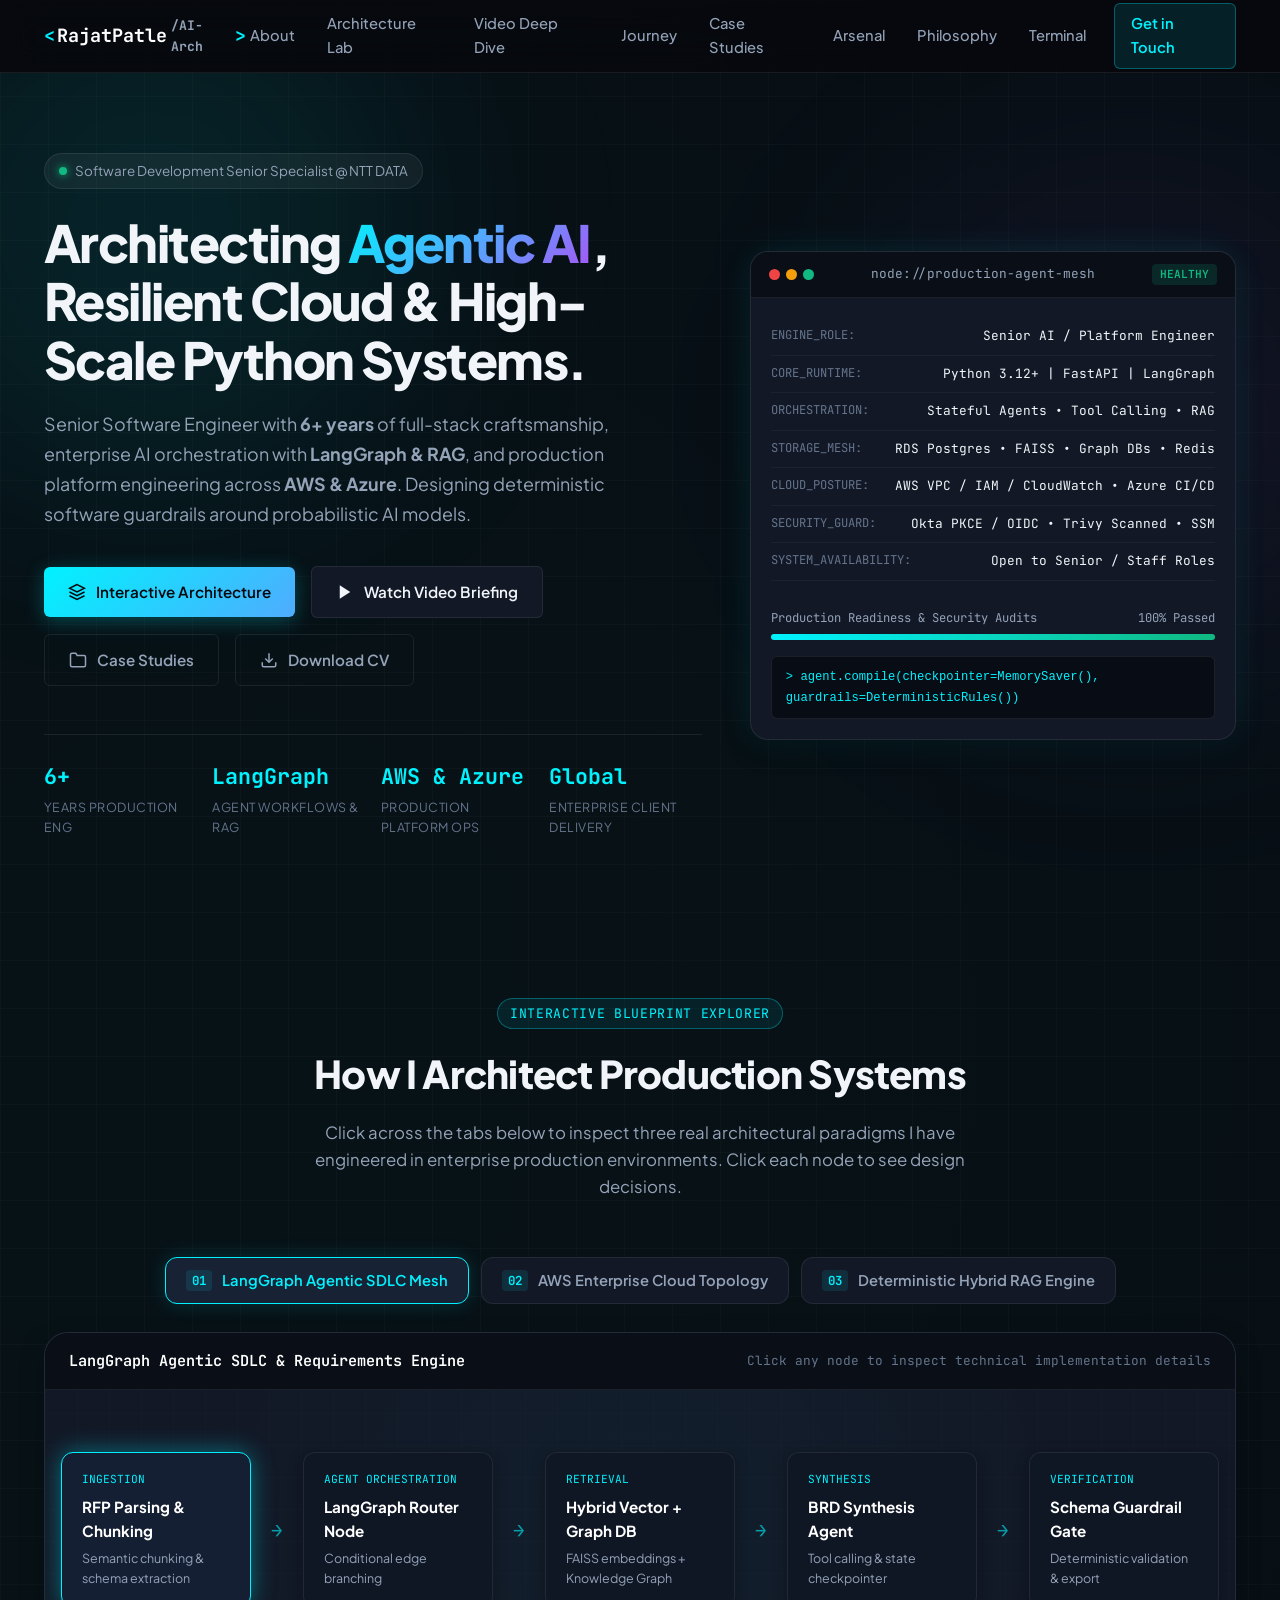
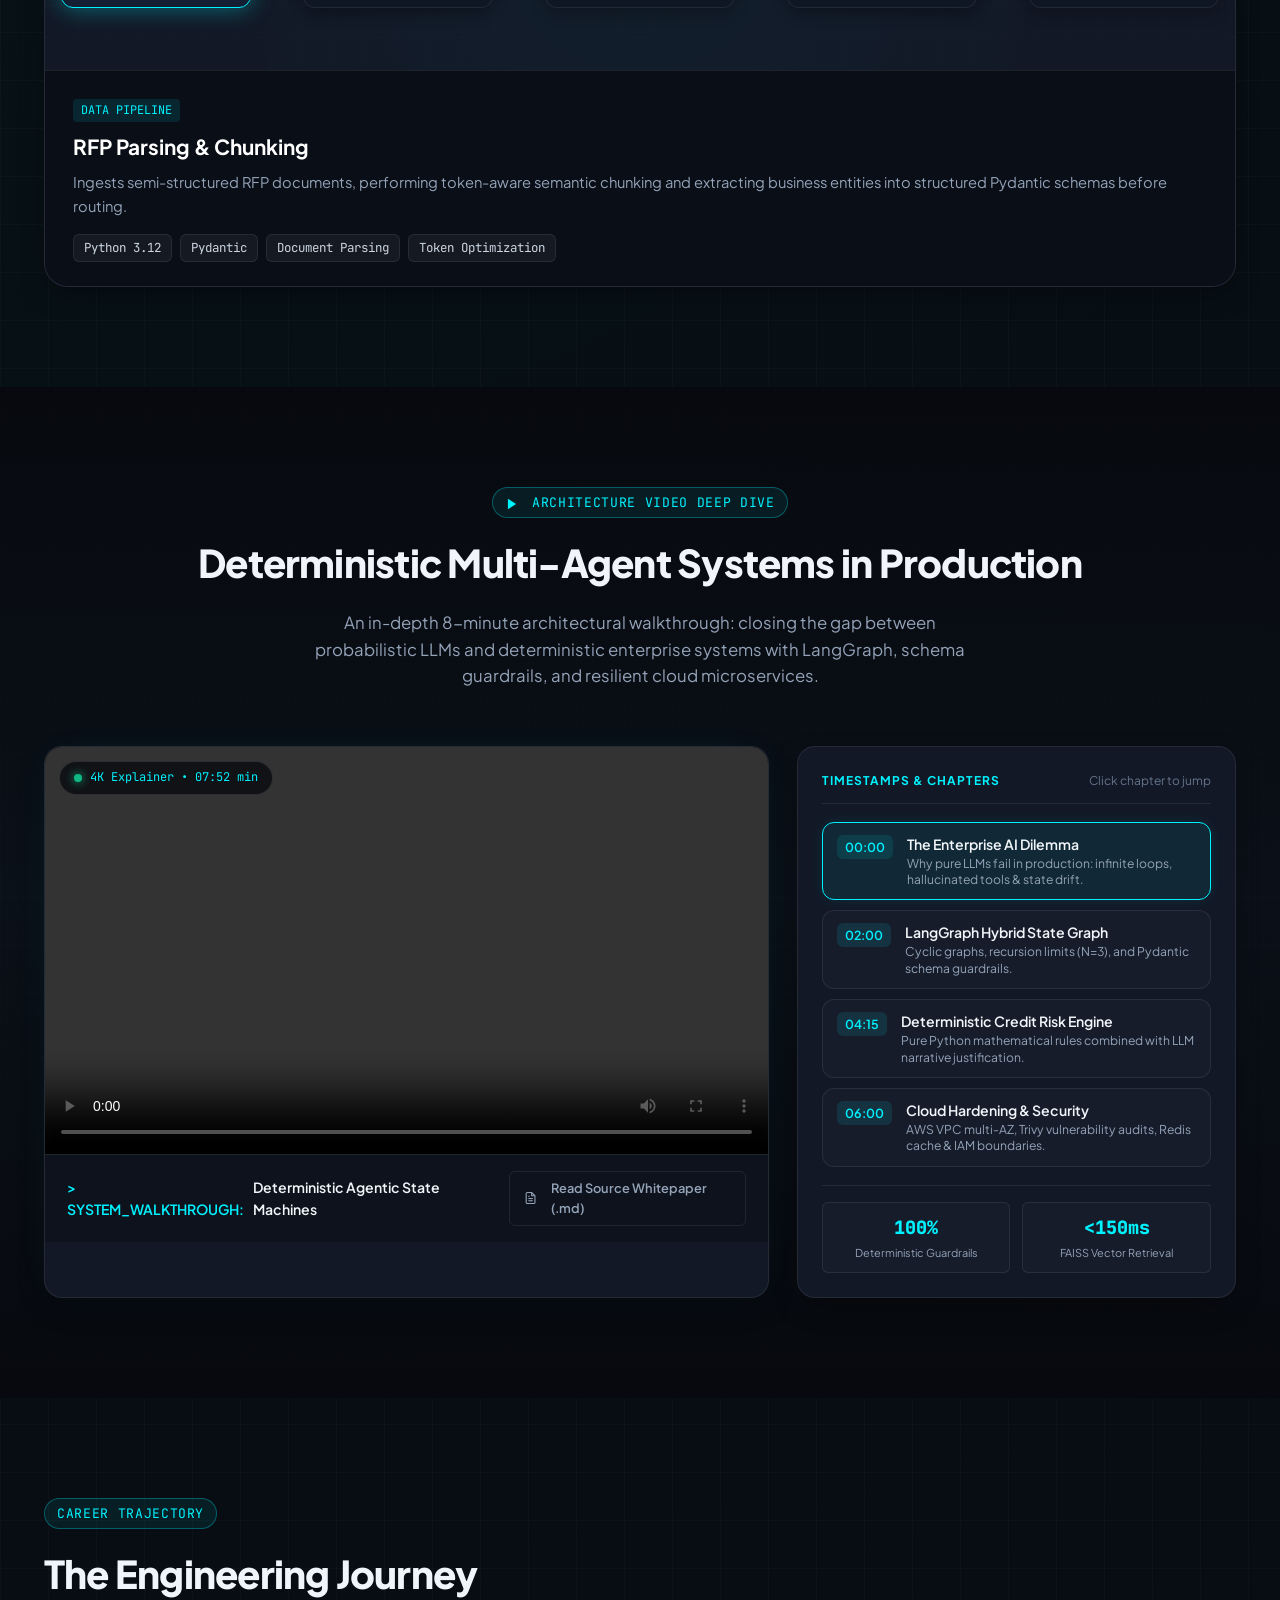
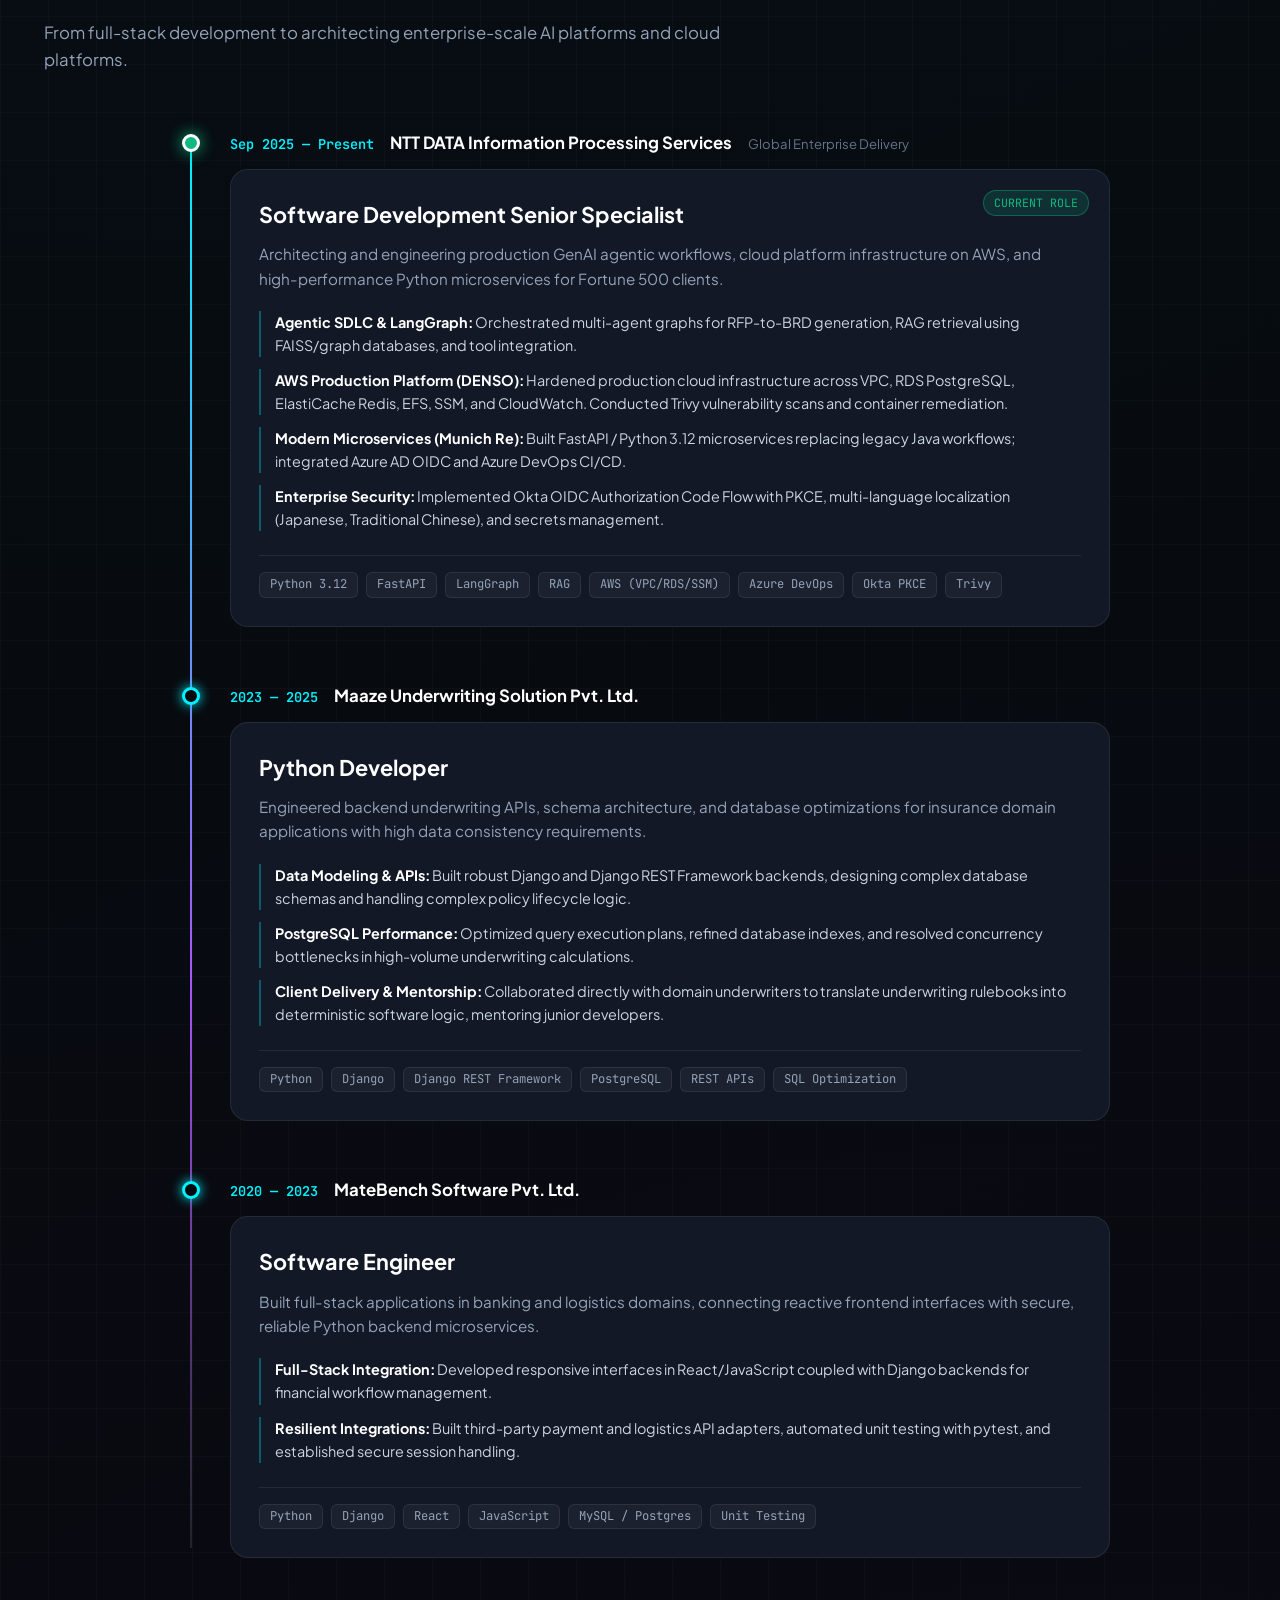
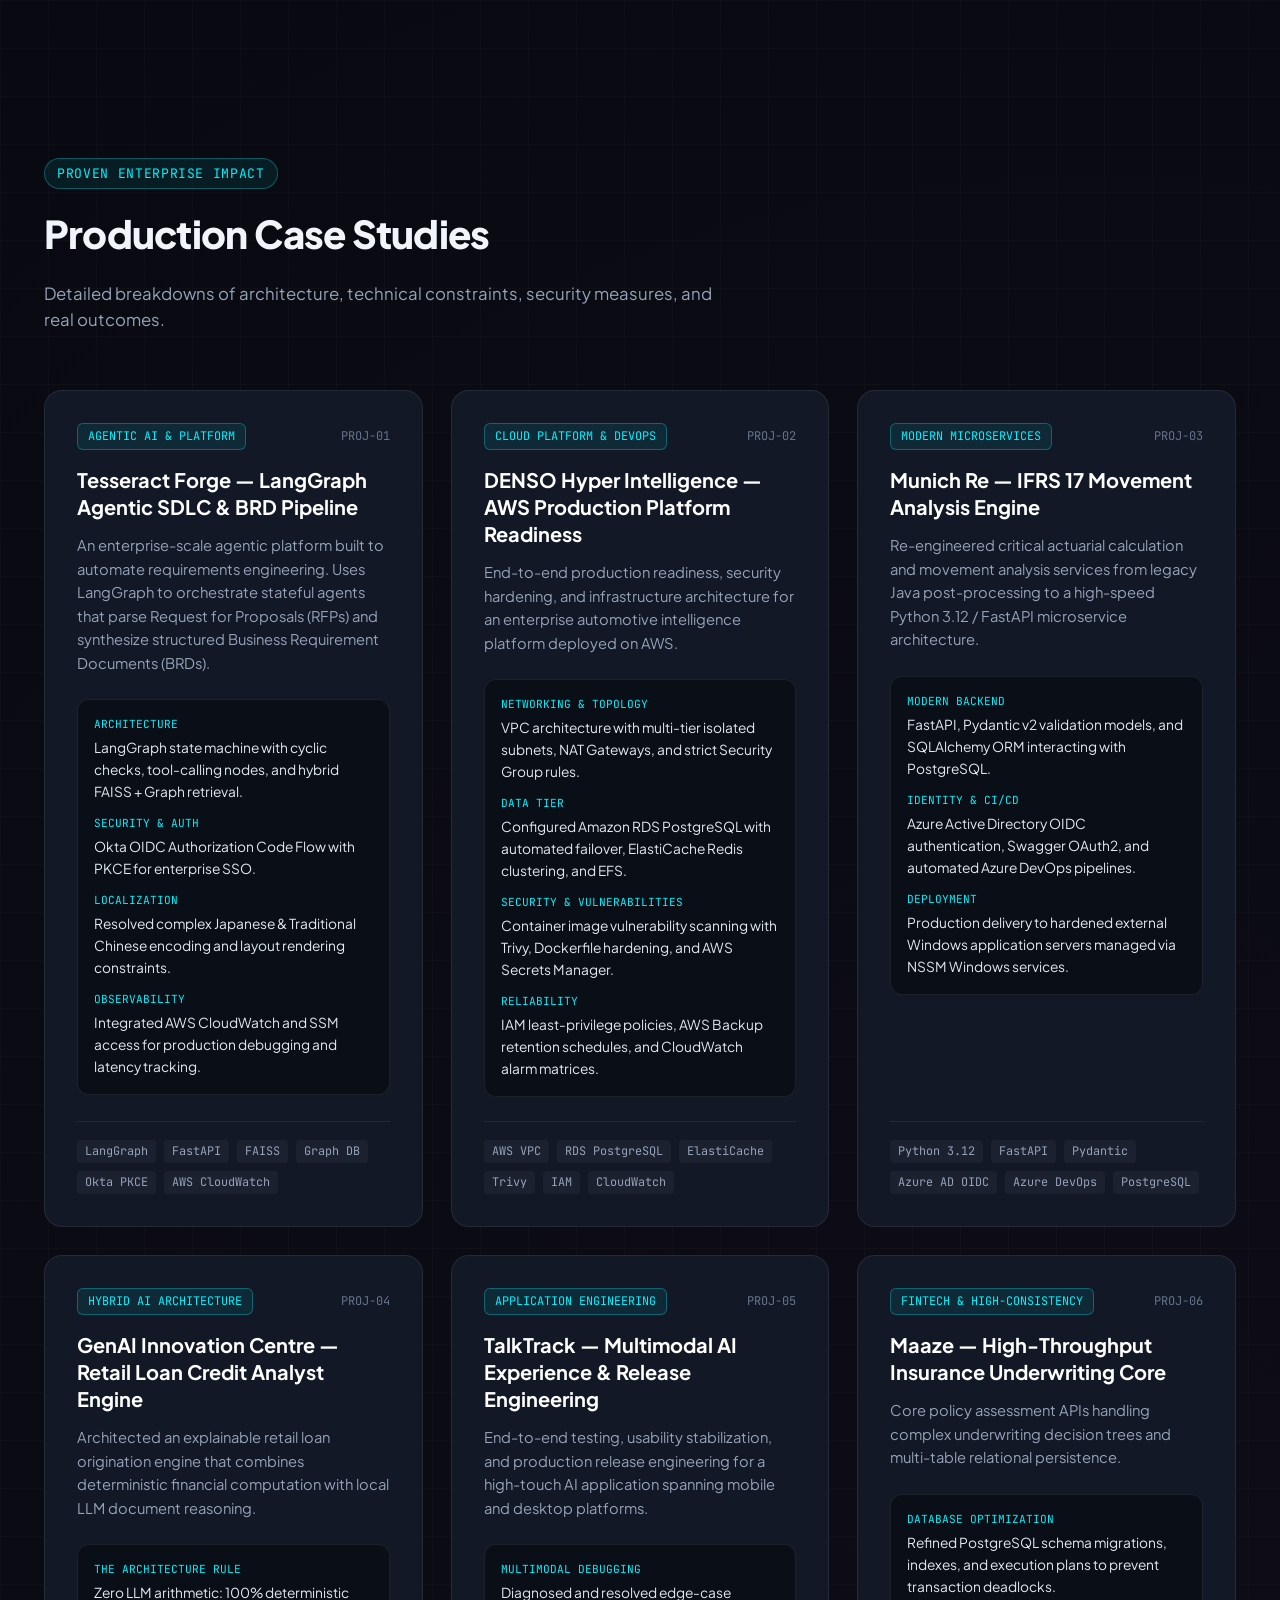
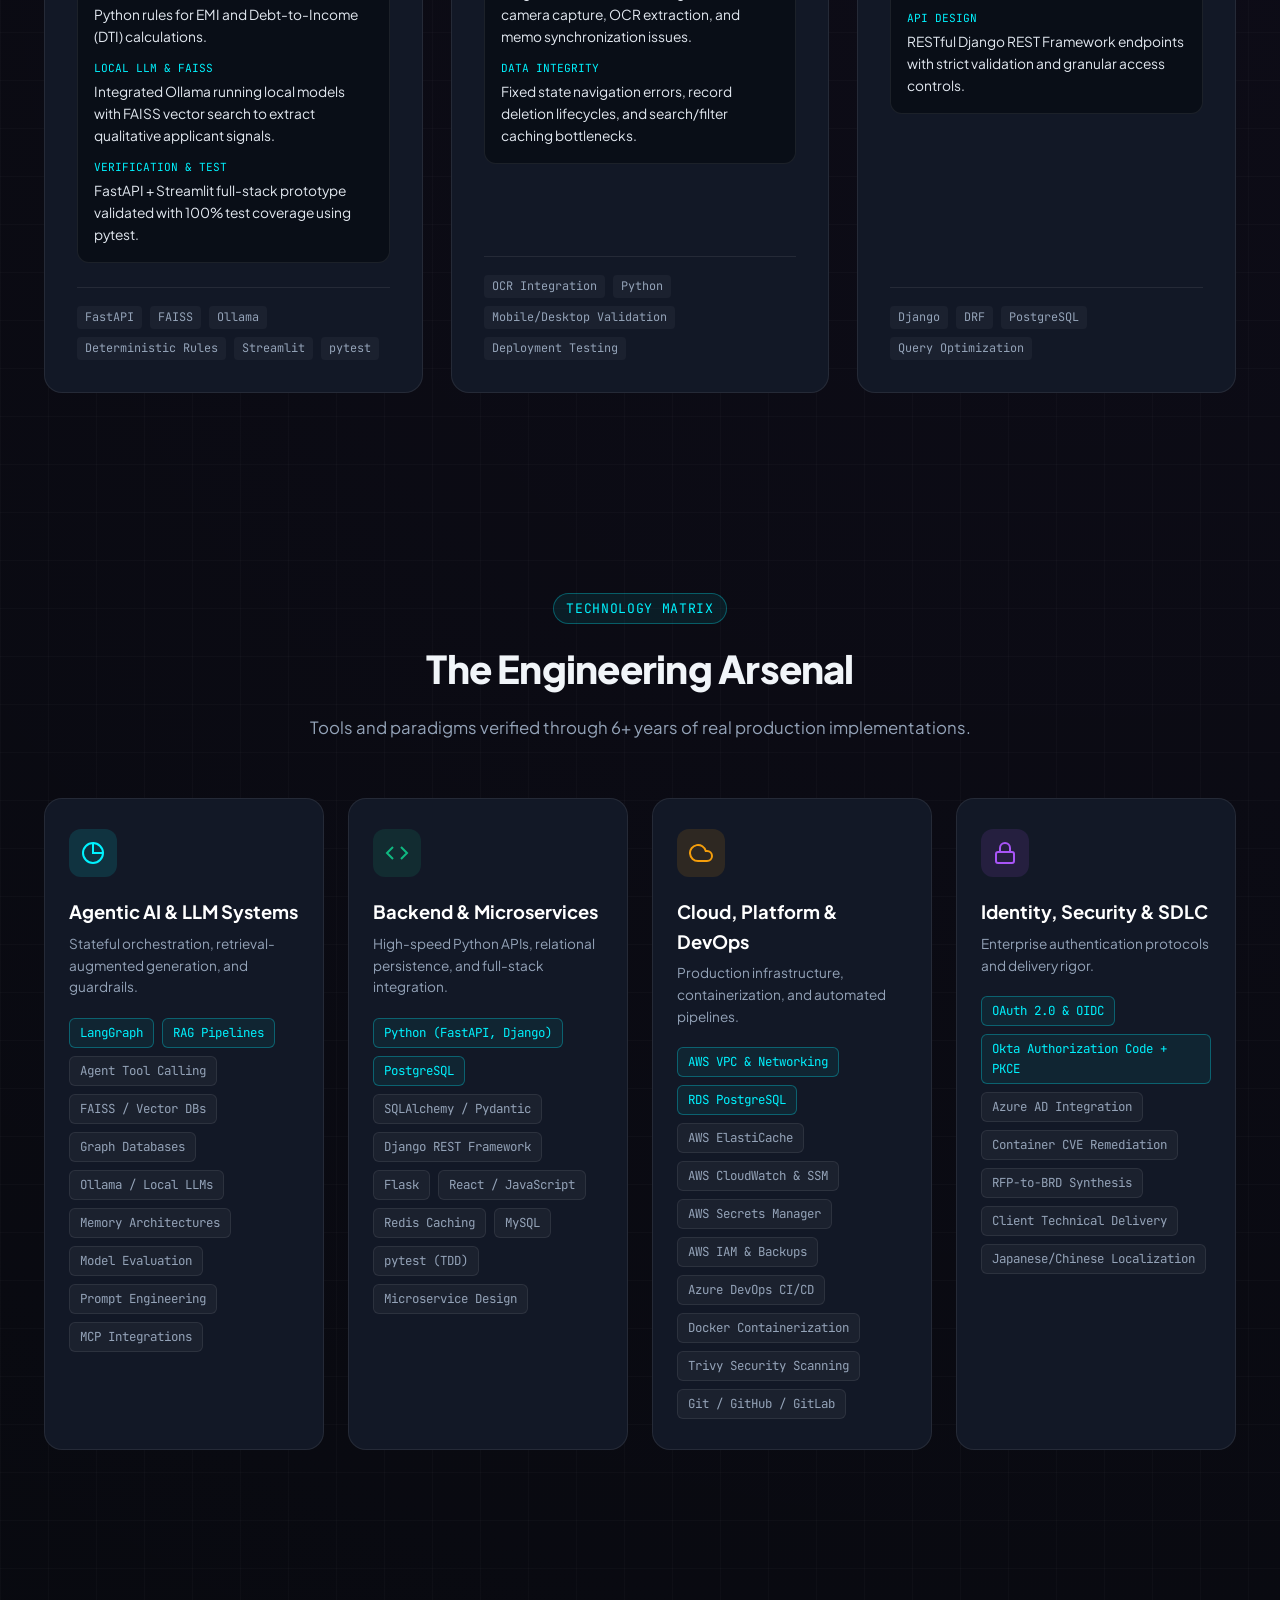
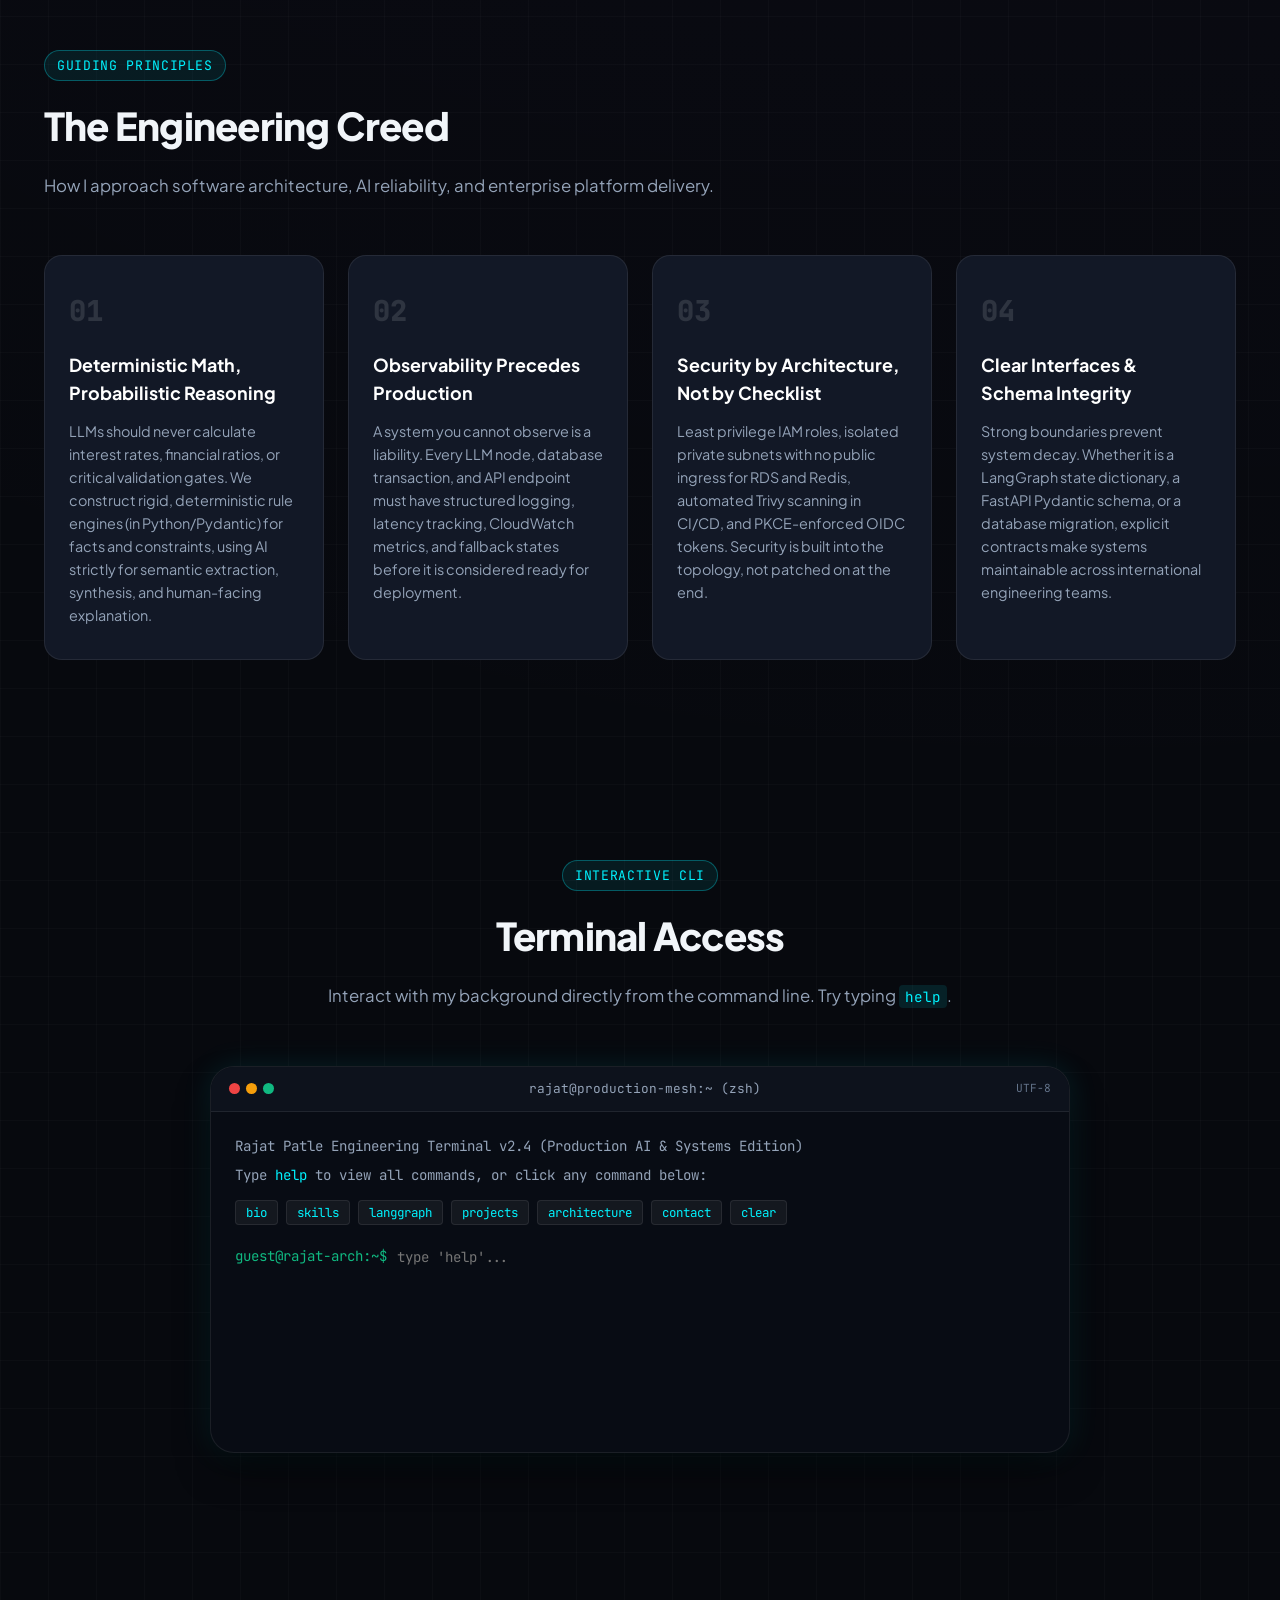
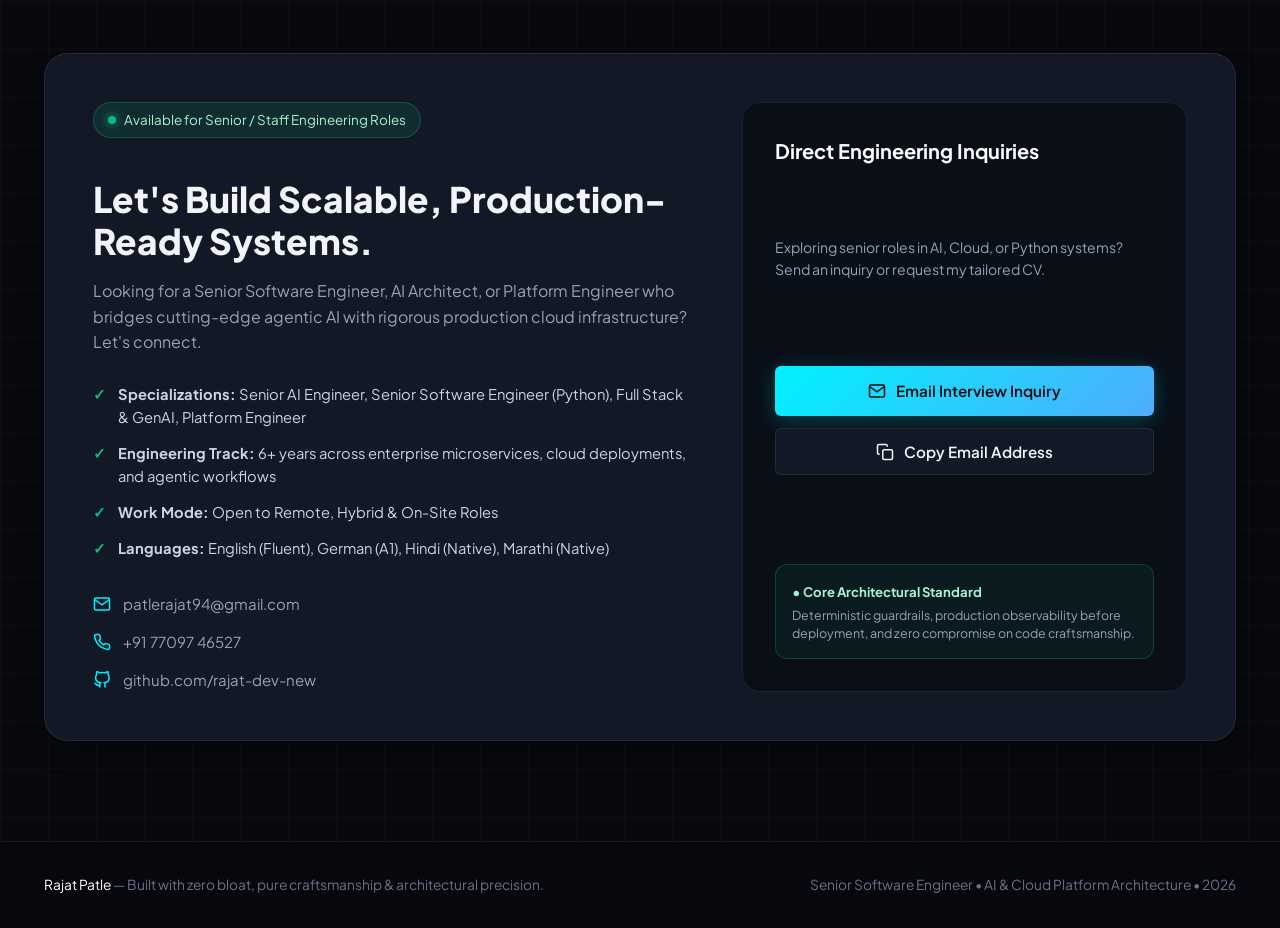
==== commit 8ae80138: "feat: embed interactive architecture video deep dive with chapter navigation" ====
--- a/index.html
+++ b/index.html
@@ -25,6 +25,7 @@
       <nav class="nav-links" id="navLinks">
         <a href="#about" class="nav-link">About</a>
         <a href="#architecture" class="nav-link">Architecture Lab</a>
+        <a href="#video-briefing" class="nav-link">Video Deep Dive</a>
         <a href="#journey" class="nav-link">Journey</a>
         <a href="#projects" class="nav-link">Case Studies</a>
         <a href="#skills" class="nav-link">Arsenal</a>
@@ -65,17 +66,17 @@
             <svg class="icon" viewBox="0 0 24 24" fill="none" stroke="currentColor" stroke-width="2"><polygon points="12 2 2 7 12 12 22 7 12 2"></polygon><polyline points="2 17 12 22 22 17"></polyline><polyline points="2 12 12 17 22 12"></polyline></svg>
             Interactive Architecture
           </a>
-          <a href="#projects" class="btn btn-secondary">
+          <a href="#video-briefing" class="btn btn-secondary">
+            <svg class="icon" viewBox="0 0 24 24" fill="currentColor"><polygon points="5 3 19 12 5 21 5 3"></polygon></svg>
+            Watch Video Briefing
+          </a>
+          <a href="#projects" class="btn btn-outline">
             <svg class="icon" viewBox="0 0 24 24" fill="none" stroke="currentColor" stroke-width="2"><path d="M22 19a2 2 0 0 1-2 2H4a2 2 0 0 1-2-2V5a2 2 0 0 1 2-2h5l2 3h9a2 2 0 0 1 2 2z"></path></svg>
-            View Case Studies
+            Case Studies
           </a>
           <a href="resume.pdf" target="_blank" class="btn btn-outline">
             <svg class="icon" viewBox="0 0 24 24" fill="none" stroke="currentColor" stroke-width="2"><path d="M21 15v4a2 2 0 0 1-2 2H5a2 2 0 0 1-2-2v-4"></path><polyline points="7 10 12 15 17 10"></polyline><line x1="12" y1="15" x2="12" y2="3"></line></svg>
             Download CV
-          </a>
-          <a href="mailto:patlerajat94@gmail.com" class="btn btn-outline">
-            <svg class="icon" viewBox="0 0 24 24" fill="none" stroke="currentColor" stroke-width="2"><path d="M4 4h16c1.1 0 2 .9 2 2v12c0 1.1-.9 2-2 2H4c-1.1 0-2-.9-2-2V6c0-1.1.9-2 2-2z"></path><polyline points="22,6 12,13 2,6"></polyline></svg>
-            Contact
           </a>
         </div>
 
@@ -211,7 +212,106 @@
     </div>
   </section>
 
-  <!-- Career Journey Section (The Evolution of an Engineer) -->
+  <!-- Video Architecture Briefing Section -->
+  <section class="section video-section" id="video-briefing">
+    <div class="container">
+      <div class="section-header text-center">
+        <span class="section-tag">
+          <svg class="icon-sm" viewBox="0 0 24 24" fill="currentColor" style="display:inline-block; vertical-align:middle; width:14px; height:14px; margin-right:4px;"><polygon points="5 3 19 12 5 21 5 3"></polygon></svg>
+          Architecture Video Deep Dive
+        </span>
+        <h2 class="section-title">Deterministic Multi-Agent Systems in Production</h2>
+        <p class="section-desc">
+          An in-depth 8-minute architectural walkthrough: closing the gap between probabilistic LLMs and deterministic enterprise systems with LangGraph, schema guardrails, and resilient cloud microservices.
+        </p>
+      </div>
+
+      <div class="video-briefing-grid">
+        <!-- Main Video Card -->
+        <div class="video-player-card">
+          <div class="video-frame-container">
+            <video 
+              id="architectureVideo" 
+              class="architecture-video" 
+              controls 
+              preload="metadata" 
+              playsinline>
+              <source src="architecture_explainer.mp4" type="video/mp4">
+              Your browser does not support the video tag.
+            </video>
+            <div class="video-badge-overlay">
+              <span class="pulse-indicator"></span> 4K Explainer &bull; 07:52 min
+            </div>
+          </div>
+          
+          <div class="video-controls-bar">
+            <div class="video-meta-title">
+              <span class="text-cyan font-mono">&gt; SYSTEM_WALKTHROUGH:</span> Deterministic Agentic State Machines
+            </div>
+            <div class="video-source-action">
+              <a href="GEMINI_NOTEBOOK_SOURCE_AGENTIC_AI.md" target="_blank" class="btn btn-sm btn-outline">
+                <svg class="icon-sm" viewBox="0 0 24 24" fill="none" stroke="currentColor" stroke-width="2" style="width:14px; height:14px; vertical-align:middle; margin-right:4px;"><path d="M14 2H6a2 2 0 0 0-2 2v16a2 2 0 0 0 2 2h12a2 2 0 0 0 2-2V8z"></path><polyline points="14 2 14 8 20 8"></polyline><line x1="16" y1="13" x2="8" y2="13"></line><line x1="16" y1="17" x2="8" y2="17"></line><polyline points="10 9 9 9 8 9"></polyline></svg>
+                Read Source Whitepaper (.md)
+              </a>
+            </div>
+          </div>
+        </div>
+
+        <!-- Interactive Chapter Sidebar & Technical Highlights -->
+        <div class="video-sidebar-card">
+          <div class="sidebar-header">
+            <span class="sidebar-label">TIMESTAMPS &amp; CHAPTERS</span>
+            <span class="sidebar-hint">Click chapter to jump</span>
+          </div>
+
+          <div class="chapter-list">
+            <button class="chapter-btn active" data-seek="0">
+              <span class="chapter-time font-mono">00:00</span>
+              <div class="chapter-info">
+                <span class="chapter-title">The Enterprise AI Dilemma</span>
+                <span class="chapter-desc">Why pure LLMs fail in production: infinite loops, hallucinated tools &amp; state drift.</span>
+              </div>
+            </button>
+
+            <button class="chapter-btn" data-seek="120">
+              <span class="chapter-time font-mono">02:00</span>
+              <div class="chapter-info">
+                <span class="chapter-title">LangGraph Hybrid State Graph</span>
+                <span class="chapter-desc">Cyclic graphs, recursion limits (N=3), and Pydantic schema guardrails.</span>
+              </div>
+            </button>
+
+            <button class="chapter-btn" data-seek="255">
+              <span class="chapter-time font-mono">04:15</span>
+              <div class="chapter-info">
+                <span class="chapter-title">Deterministic Credit Risk Engine</span>
+                <span class="chapter-desc">Pure Python mathematical rules combined with LLM narrative justification.</span>
+              </div>
+            </button>
+
+            <button class="chapter-btn" data-seek="360">
+              <span class="chapter-time font-mono">06:00</span>
+              <div class="chapter-info">
+                <span class="chapter-title">Cloud Hardening &amp; Security</span>
+                <span class="chapter-desc">AWS VPC multi-AZ, Trivy vulnerability audits, Redis cache &amp; IAM boundaries.</span>
+              </div>
+            </button>
+          </div>
+
+          <div class="sidebar-footer">
+            <div class="sidebar-stat">
+              <span class="stat-num">100%</span>
+              <span class="stat-text">Deterministic Guardrails</span>
+            </div>
+            <div class="sidebar-stat">
+              <span class="stat-num">&lt;150ms</span>
+              <span class="stat-text">FAISS Vector Retrieval</span>
+            </div>
+          </div>
+        </div>
+      </div>
+    </div>
+  </section>
   <section class="section journey-section" id="journey">
     <div class="container">
       <div class="section-header">
--- a/styles.css
+++ b/styles.css
@@ -1405,3 +1405,237 @@
     left: 2px;
   }
 }
+
+/* ==========================================================================
+   Video Architecture Deep Dive Section
+   ========================================================================== */
+.video-section {
+  position: relative;
+  background: linear-gradient(180deg, var(--bg-dark) 0%, rgba(13, 18, 28, 0.6) 50%, var(--bg-dark) 100%);
+}
+
+.video-briefing-grid {
+  display: grid;
+  grid-template-columns: 1.65fr 1fr;
+  gap: 28px;
+  align-items: stretch;
+  margin-top: 36px;
+}
+
+.video-player-card {
+  background: var(--bg-card);
+  border: 1px solid var(--border-subtle);
+  border-radius: var(--radius-lg);
+  overflow: hidden;
+  box-shadow: var(--shadow-card), 0 0 40px -15px rgba(0, 242, 254, 0.12);
+  display: flex;
+  flex-direction: column;
+  transition: var(--transition);
+}
+
+.video-player-card:hover {
+  border-color: var(--border-accent);
+}
+
+.video-frame-container {
+  position: relative;
+  width: 100%;
+  aspect-ratio: 16 / 9;
+  background: #000;
+  overflow: hidden;
+}
+
+.architecture-video {
+  width: 100%;
+  height: 100%;
+  object-fit: cover;
+  display: block;
+  outline: none;
+}
+
+.video-badge-overlay {
+  position: absolute;
+  top: 14px;
+  left: 14px;
+  background: rgba(7, 9, 14, 0.75);
+  backdrop-filter: blur(8px);
+  border: 1px solid rgba(255, 255, 255, 0.12);
+  border-radius: 999px;
+  padding: 6px 14px;
+  font-family: var(--font-mono);
+  font-size: 0.75rem;
+  color: var(--accent-cyan);
+  display: flex;
+  align-items: center;
+  gap: 8px;
+  pointer-events: none;
+  z-index: 5;
+}
+
+.pulse-indicator {
+  width: 8px;
+  height: 8px;
+  border-radius: 50%;
+  background-color: var(--accent-green);
+  box-shadow: 0 0 10px var(--accent-green);
+  animation: pulseGreen 2s infinite ease-in-out;
+}
+
+@keyframes pulseGreen {
+  0% { transform: scale(0.9); opacity: 0.7; }
+  50% { transform: scale(1.2); opacity: 1; }
+  100% { transform: scale(0.9); opacity: 0.7; }
+}
+
+.video-controls-bar {
+  padding: 16px 22px;
+  background: var(--bg-surface);
+  border-top: 1px solid var(--border-subtle);
+  display: flex;
+  justify-content: space-between;
+  align-items: center;
+  gap: 16px;
+}
+
+.video-meta-title {
+  font-size: 0.88rem;
+  font-weight: 600;
+  color: var(--text-main);
+  display: flex;
+  align-items: center;
+  gap: 8px;
+}
+
+.video-source-action .btn-sm {
+  padding: 6px 14px;
+  font-size: 0.8rem;
+}
+
+.video-sidebar-card {
+  background: var(--bg-card);
+  border: 1px solid var(--border-subtle);
+  border-radius: var(--radius-lg);
+  padding: 24px;
+  display: flex;
+  flex-direction: column;
+  gap: 18px;
+  box-shadow: var(--shadow-card);
+}
+
+.sidebar-header {
+  display: flex;
+  justify-content: space-between;
+  align-items: center;
+  padding-bottom: 12px;
+  border-bottom: 1px solid var(--border-subtle);
+}
+
+.sidebar-label {
+  font-size: 0.75rem;
+  font-weight: 700;
+  letter-spacing: 1px;
+  color: var(--accent-cyan);
+}
+
+.sidebar-hint {
+  font-size: 0.75rem;
+  color: var(--text-dim);
+}
+
+.chapter-list {
+  display: flex;
+  flex-direction: column;
+  gap: 10px;
+}
+
+.chapter-btn {
+  display: flex;
+  align-items: flex-start;
+  gap: 14px;
+  padding: 12px 14px;
+  background: rgba(255, 255, 255, 0.02);
+  border: 1px solid var(--border-subtle);
+  border-radius: var(--radius-md);
+  text-align: left;
+  transition: var(--transition);
+  color: var(--text-main);
+}
+
+.chapter-btn:hover {
+  background: rgba(0, 242, 254, 0.05);
+  border-color: var(--border-accent);
+  transform: translateX(3px);
+}
+
+.chapter-btn.active {
+  background: rgba(0, 242, 254, 0.08);
+  border-color: var(--accent-cyan);
+  box-shadow: 0 0 15px -3px rgba(0, 242, 254, 0.15);
+}
+
+.chapter-time {
+  padding: 4px 8px;
+  background: rgba(0, 242, 254, 0.1);
+  color: var(--accent-cyan);
+  border-radius: var(--radius-sm);
+  font-size: 0.78rem;
+  font-weight: 600;
+  flex-shrink: 0;
+}
+
+.chapter-info {
+  display: flex;
+  flex-direction: column;
+}
+
+.chapter-title {
+  font-size: 0.88rem;
+  font-weight: 600;
+  color: var(--text-main);
+  margin-bottom: 2px;
+}
+
+.chapter-desc {
+  font-size: 0.76rem;
+  color: var(--text-muted);
+  line-height: 1.35;
+}
+
+.sidebar-footer {
+  margin-top: auto;
+  display: grid;
+  grid-template-columns: 1fr 1fr;
+  gap: 12px;
+  padding-top: 16px;
+  border-top: 1px solid var(--border-subtle);
+}
+
+.sidebar-stat {
+  padding: 10px;
+  background: rgba(255, 255, 255, 0.02);
+  border: 1px solid var(--border-subtle);
+  border-radius: var(--radius-sm);
+  text-align: center;
+}
+
+.stat-num {
+  display: block;
+  font-size: 1.15rem;
+  font-weight: 800;
+  color: var(--accent-cyan);
+  font-family: var(--font-mono);
+}
+
+.stat-text {
+  display: block;
+  font-size: 0.68rem;
+  color: var(--text-muted);
+  margin-top: 2px;
+}
+
+@media (max-width: 992px) {
+  .video-briefing-grid {
+    grid-template-columns: 1fr;
+  }
+}
+
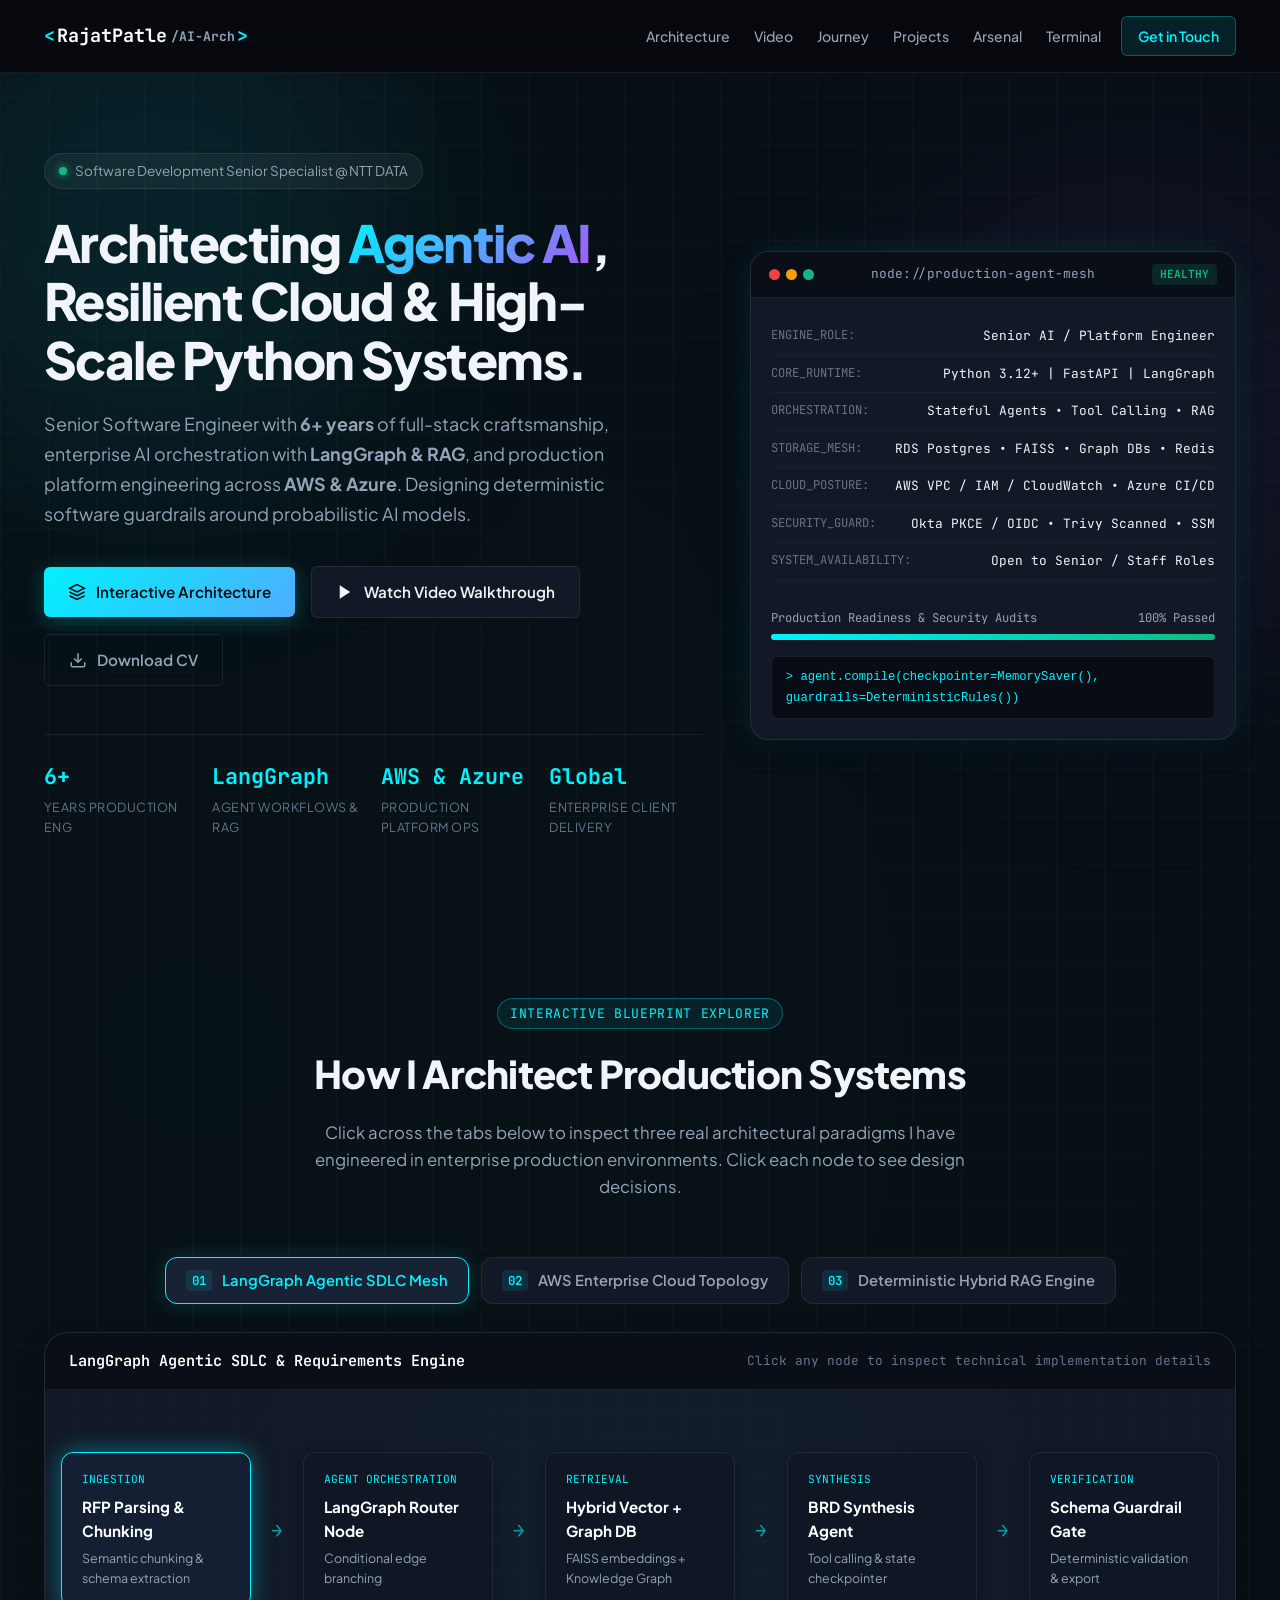
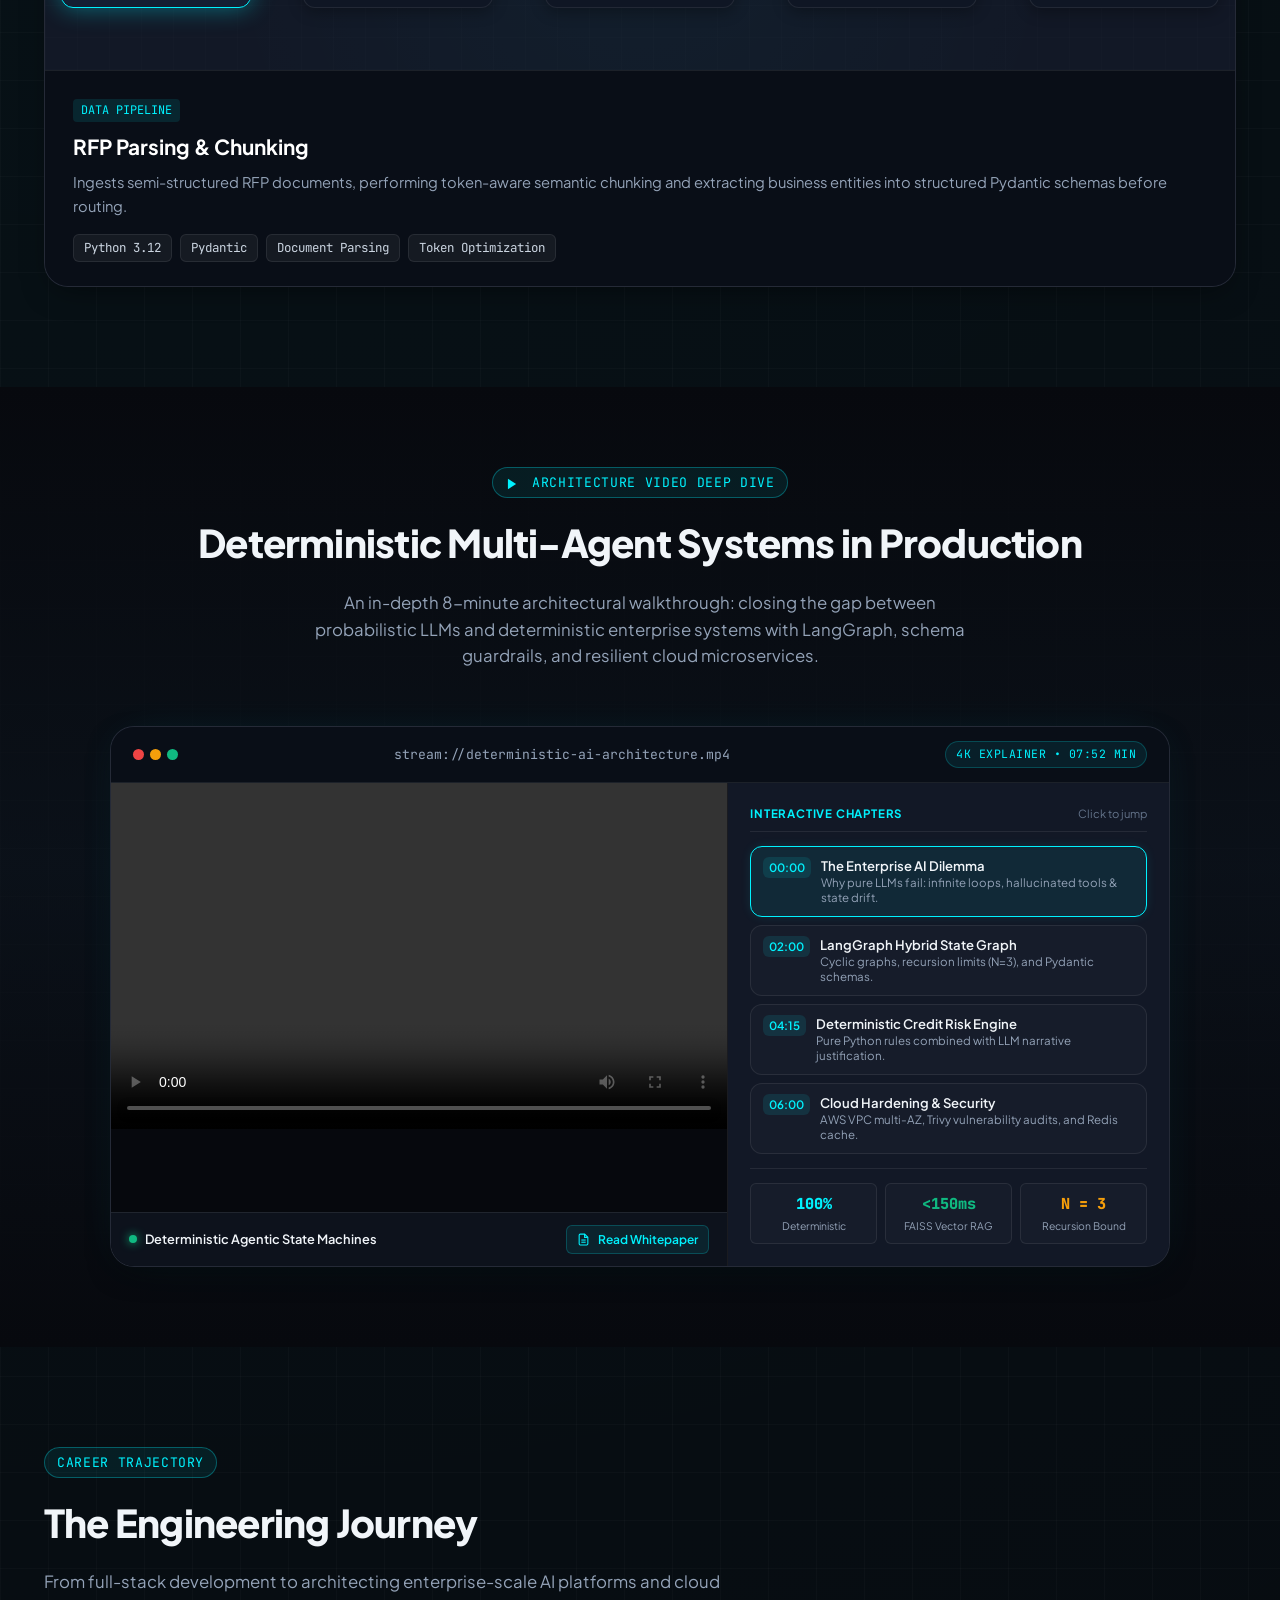
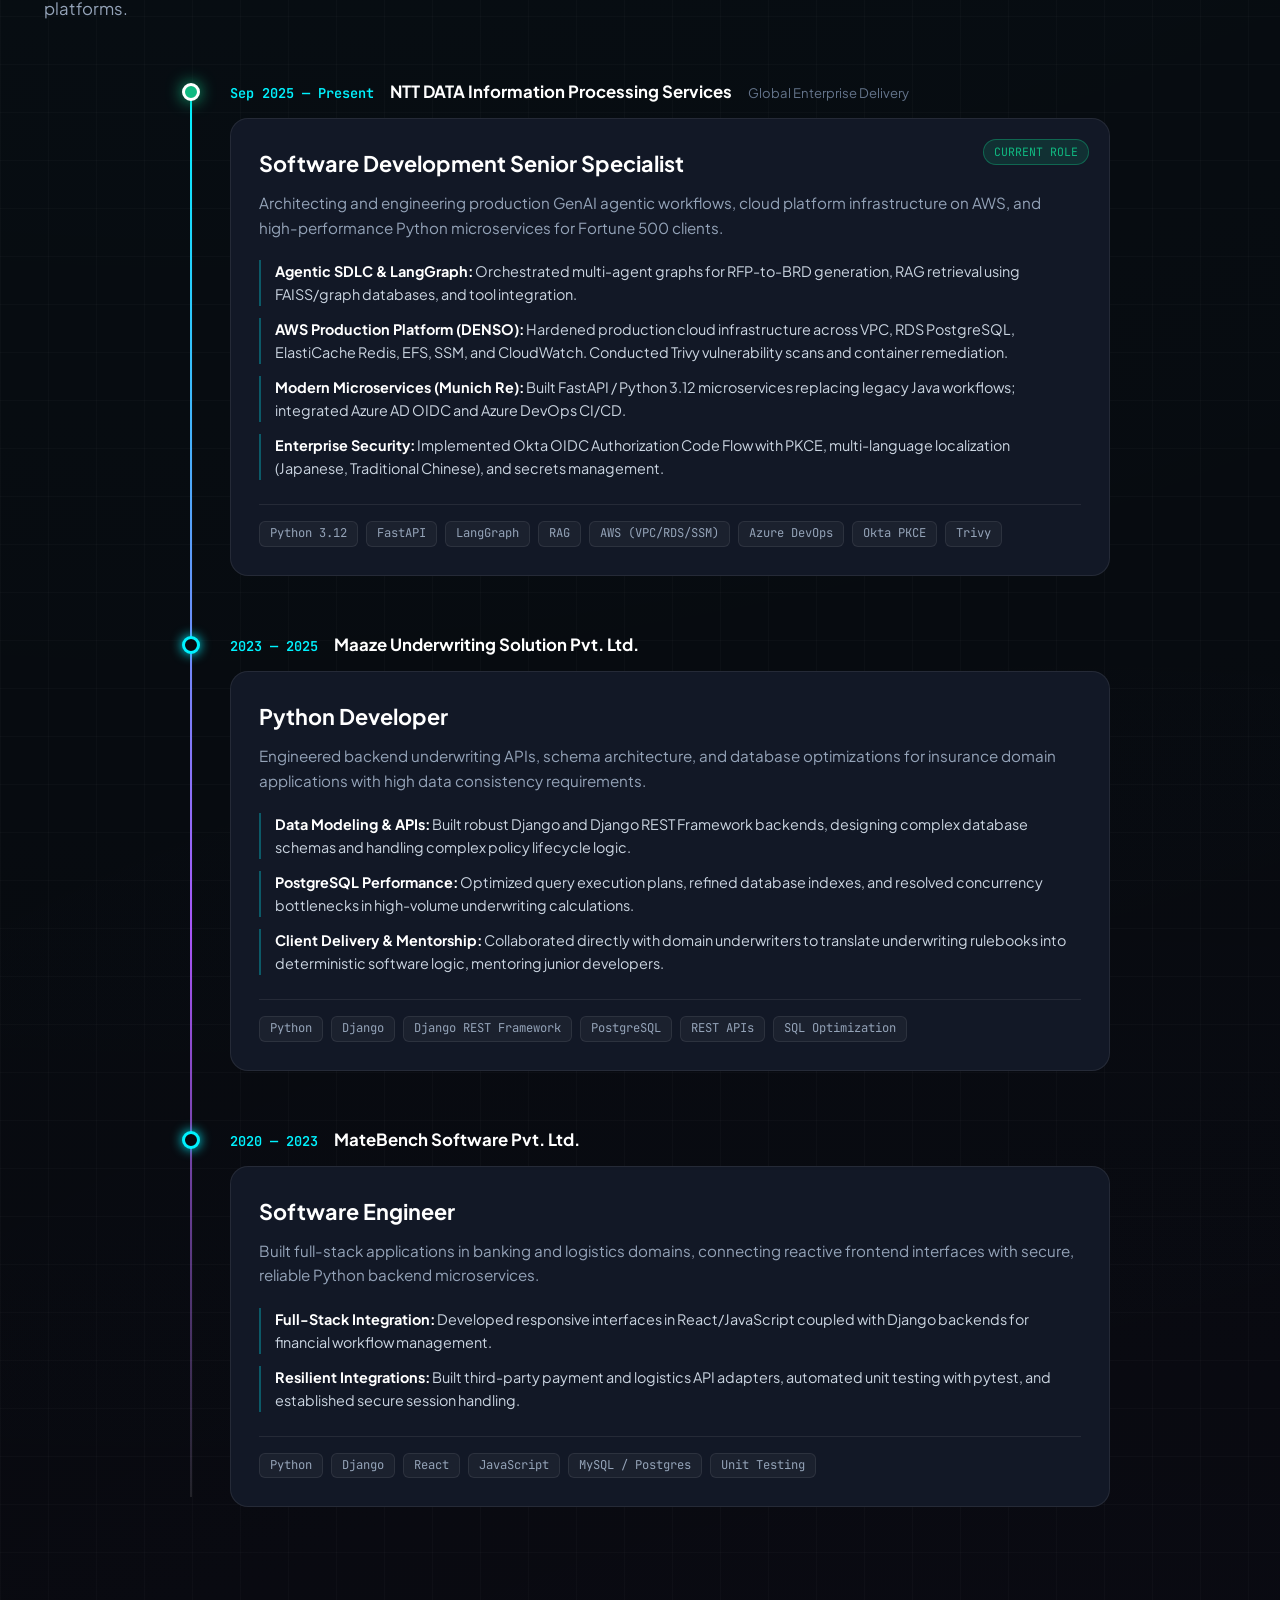
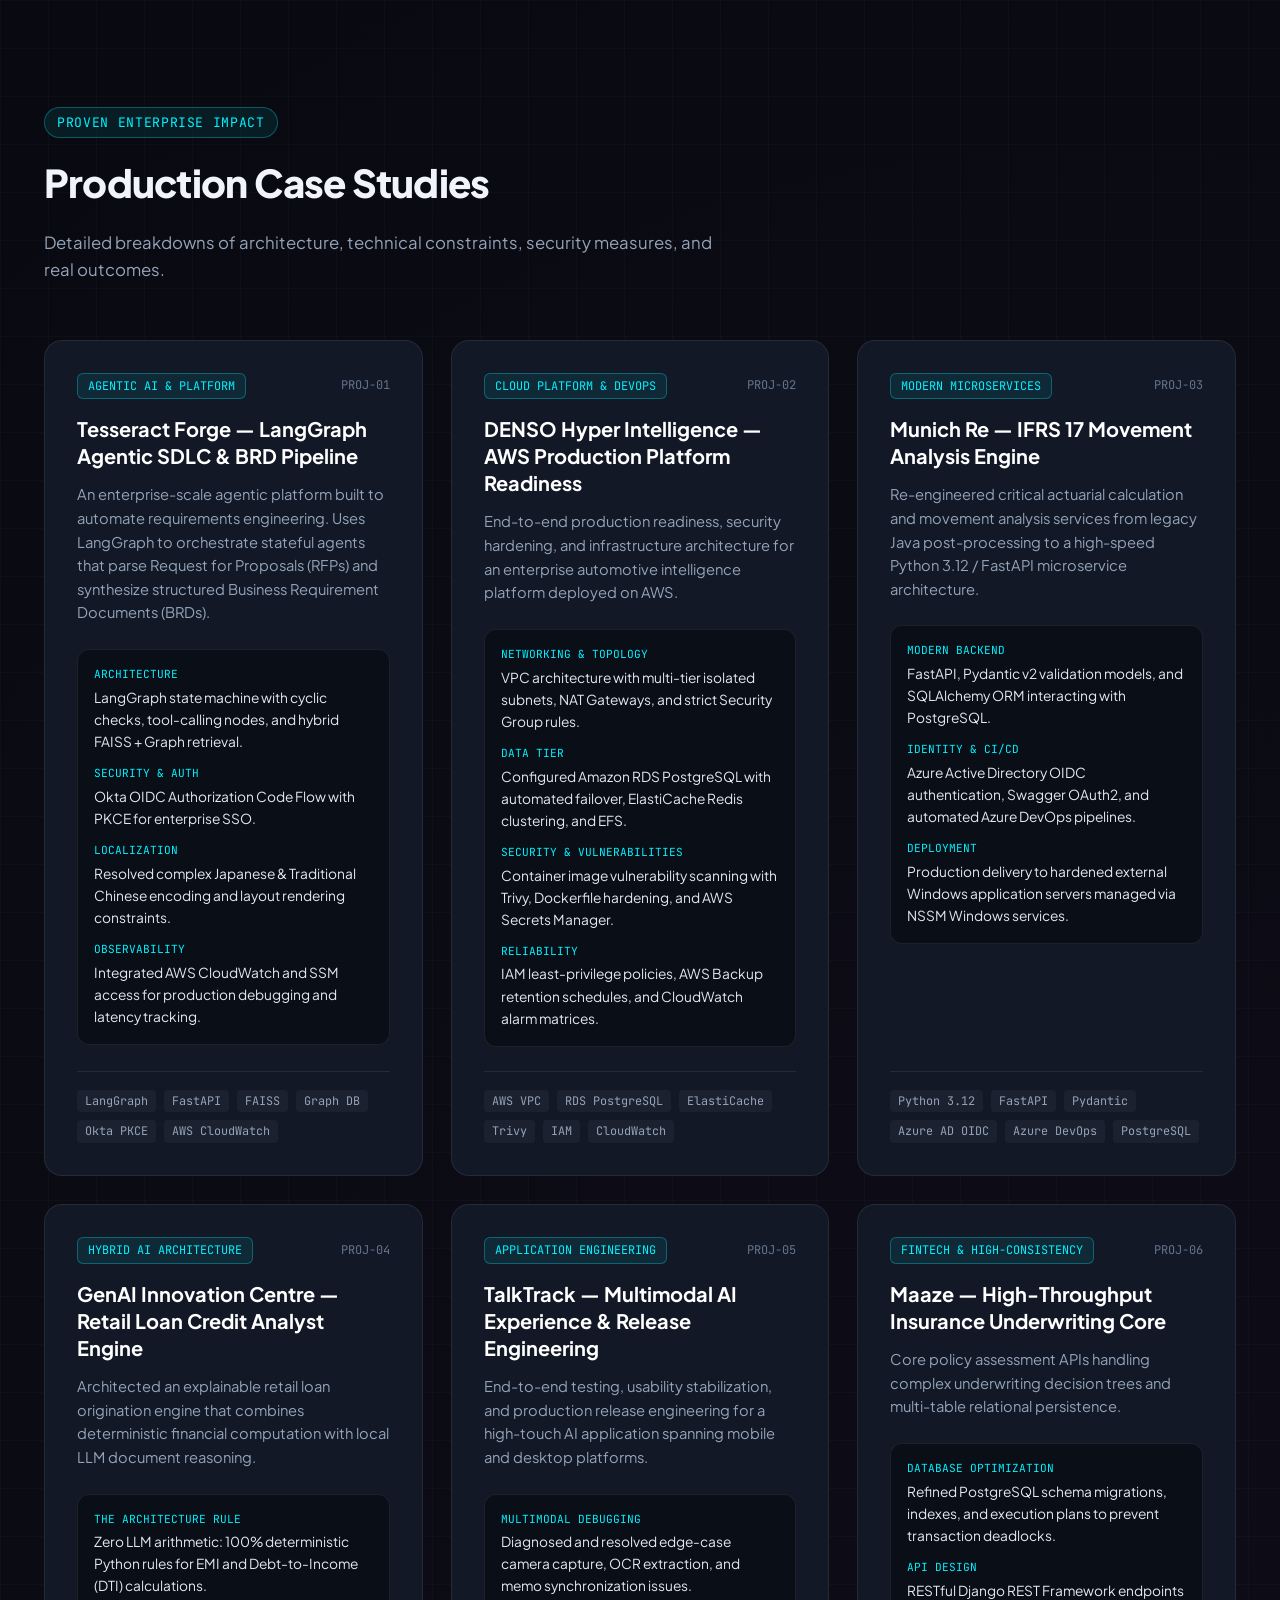
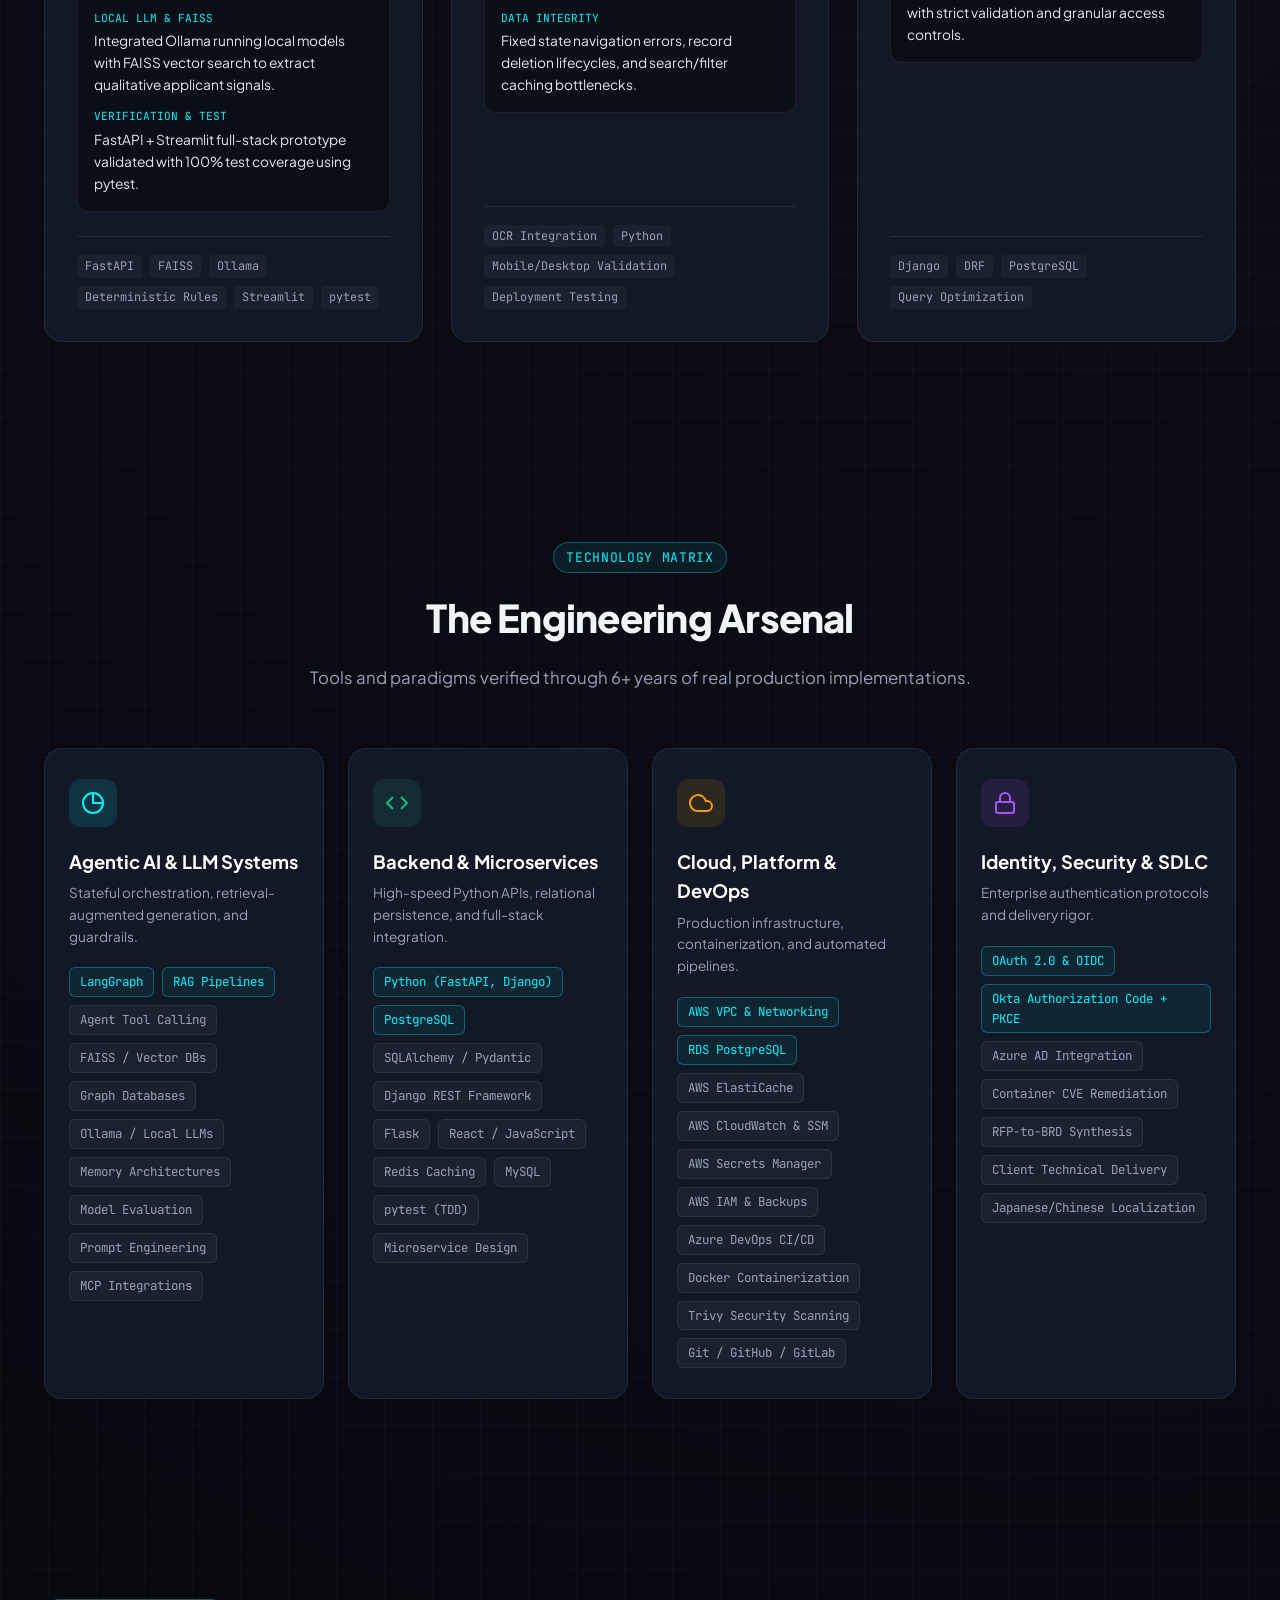
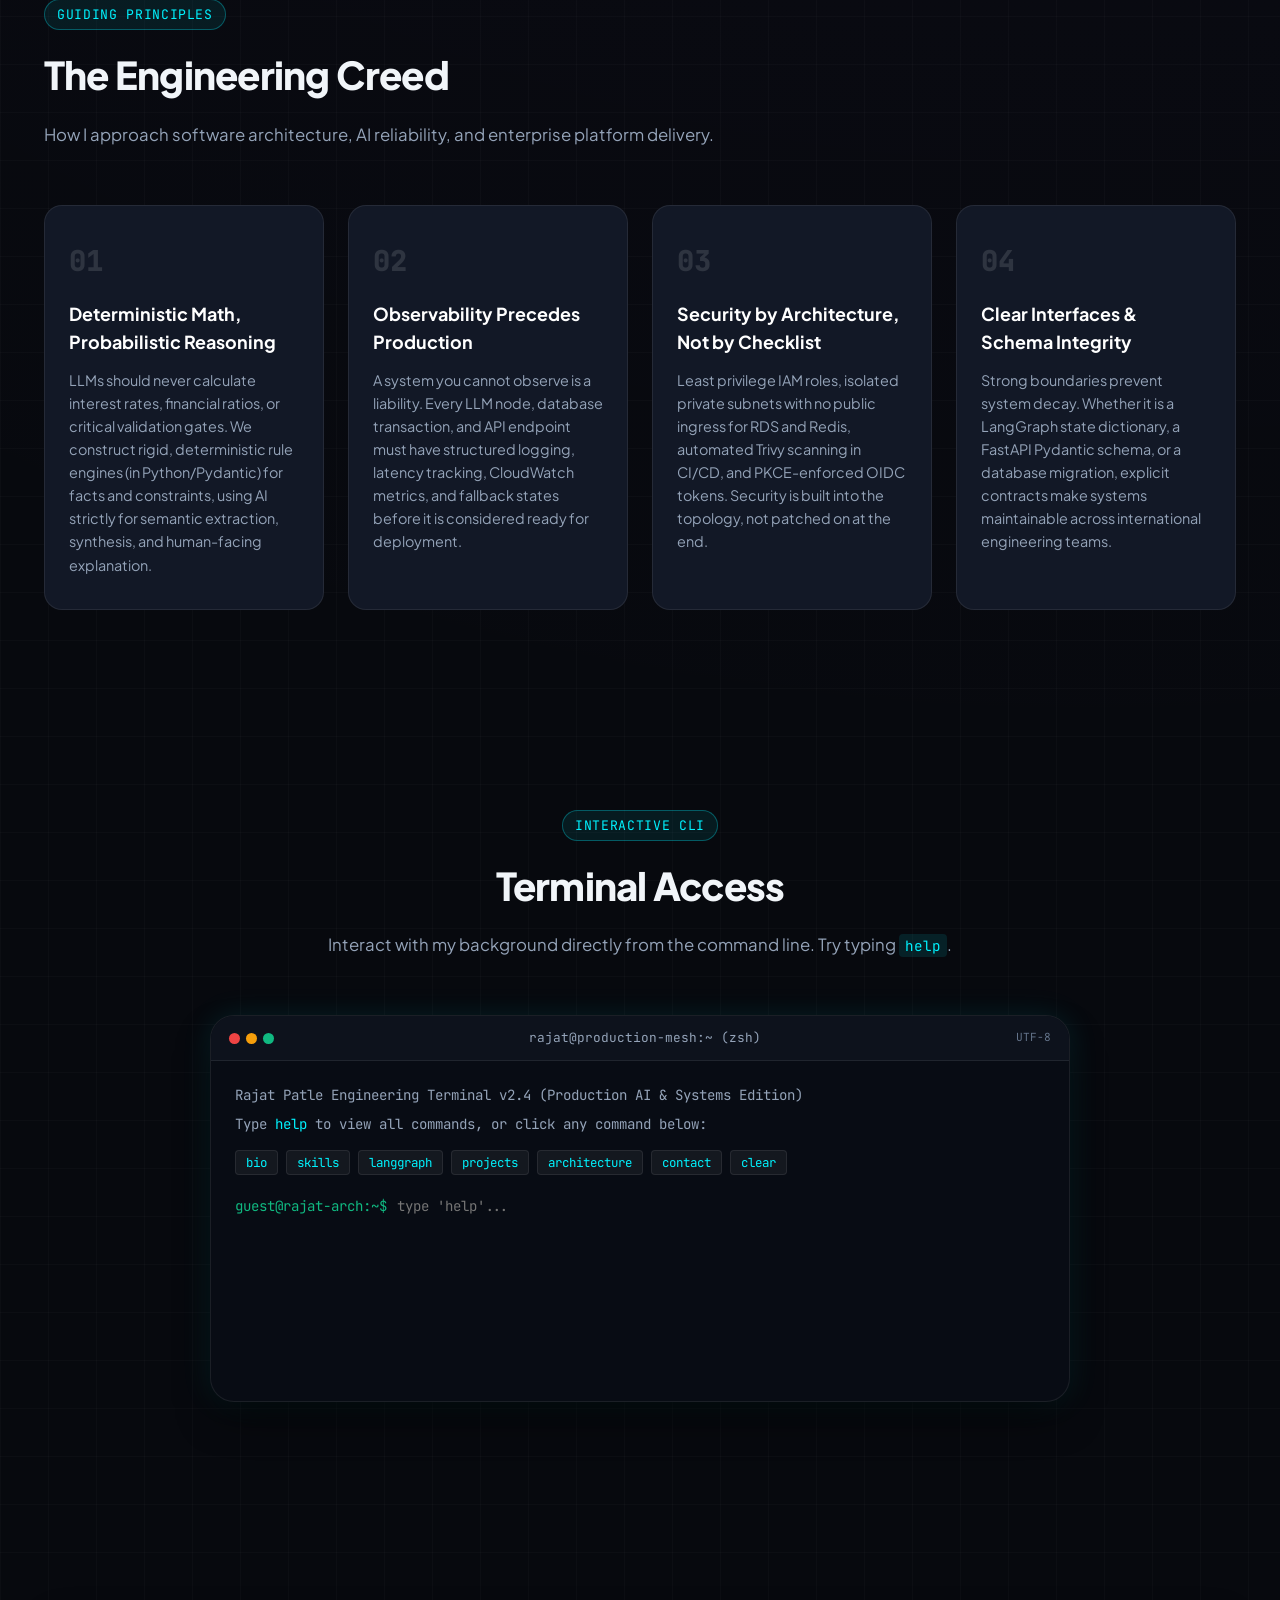
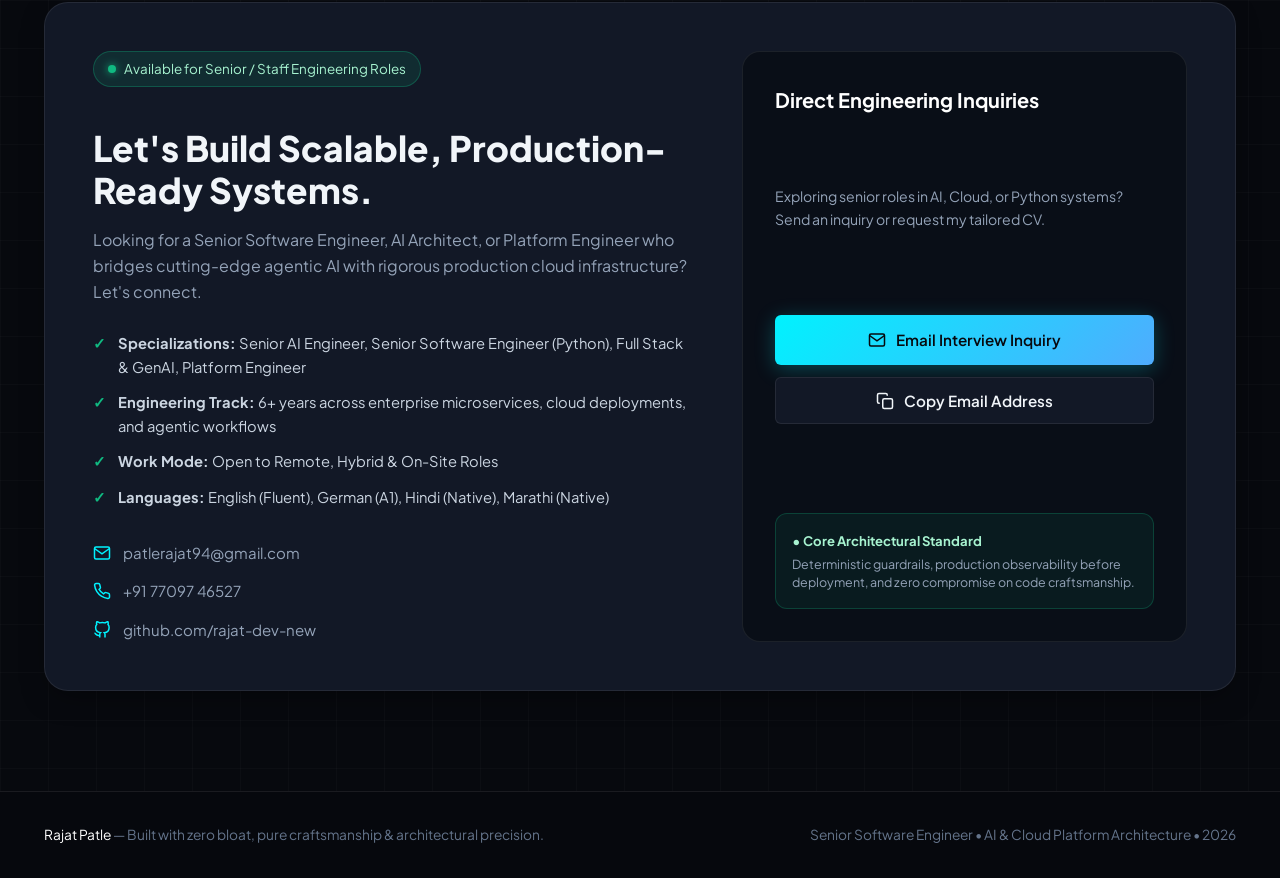
==== commit b43a0774: "fix(ui): unify video studio card, constrain player dimensions, clean navbar and hero layout" ====
--- a/index.html
+++ b/index.html
@@ -9,7 +9,7 @@
   <link rel="preconnect" href="https://fonts.googleapis.com">
   <link rel="preconnect" href="https://fonts.gstatic.com" crossorigin>
   <link href="https://fonts.googleapis.com/css2?family=Plus+Jakarta+Sans:wght@300;400;500;600;700;800&family=JetBrains+Mono:wght@400;500;600&display=swap" rel="stylesheet">
-  <link rel="stylesheet" href="styles.css">
+  <link rel="stylesheet" href="styles.css?v=3.0">
 </head>
 <body class="bg-dark text-light antialiased">
   <!-- Navigation Bar -->
@@ -23,13 +23,11 @@
       </a>
 
       <nav class="nav-links" id="navLinks">
-        <a href="#about" class="nav-link">About</a>
-        <a href="#architecture" class="nav-link">Architecture Lab</a>
-        <a href="#video-briefing" class="nav-link">Video Deep Dive</a>
+        <a href="#architecture" class="nav-link">Architecture</a>
+        <a href="#video-briefing" class="nav-link">Video</a>
         <a href="#journey" class="nav-link">Journey</a>
-        <a href="#projects" class="nav-link">Case Studies</a>
+        <a href="#projects" class="nav-link">Projects</a>
         <a href="#skills" class="nav-link">Arsenal</a>
-        <a href="#principles" class="nav-link">Philosophy</a>
         <a href="#terminal" class="nav-link">Terminal</a>
         <a href="#contact" class="nav-link nav-btn-primary">Get in Touch</a>
       </nav>
@@ -68,11 +66,7 @@
           </a>
           <a href="#video-briefing" class="btn btn-secondary">
             <svg class="icon" viewBox="0 0 24 24" fill="currentColor"><polygon points="5 3 19 12 5 21 5 3"></polygon></svg>
-            Watch Video Briefing
-          </a>
-          <a href="#projects" class="btn btn-outline">
-            <svg class="icon" viewBox="0 0 24 24" fill="none" stroke="currentColor" stroke-width="2"><path d="M22 19a2 2 0 0 1-2 2H4a2 2 0 0 1-2-2V5a2 2 0 0 1 2-2h5l2 3h9a2 2 0 0 1 2 2z"></path></svg>
-            Case Studies
+            Watch Video Walkthrough
           </a>
           <a href="resume.pdf" target="_blank" class="btn btn-outline">
             <svg class="icon" viewBox="0 0 24 24" fill="none" stroke="currentColor" stroke-width="2"><path d="M21 15v4a2 2 0 0 1-2 2H5a2 2 0 0 1-2-2v-4"></path><polyline points="7 10 12 15 17 10"></polyline><line x1="12" y1="15" x2="12" y2="3"></line></svg>
@@ -226,86 +220,99 @@
         </p>
       </div>
 
-      <div class="video-briefing-grid">
-        <!-- Main Video Card -->
-        <div class="video-player-card">
-          <div class="video-frame-container">
-            <video 
-              id="architectureVideo" 
-              class="architecture-video" 
-              controls 
-              preload="metadata" 
-              playsinline>
-              <source src="architecture_explainer.mp4" type="video/mp4">
-              Your browser does not support the video tag.
-            </video>
-            <div class="video-badge-overlay">
-              <span class="pulse-indicator"></span> 4K Explainer &bull; 07:52 min
-            </div>
-          </div>
-          
-          <div class="video-controls-bar">
-            <div class="video-meta-title">
-              <span class="text-cyan font-mono">&gt; SYSTEM_WALKTHROUGH:</span> Deterministic Agentic State Machines
-            </div>
-            <div class="video-source-action">
-              <a href="GEMINI_NOTEBOOK_SOURCE_AGENTIC_AI.md" target="_blank" class="btn btn-sm btn-outline">
-                <svg class="icon-sm" viewBox="0 0 24 24" fill="none" stroke="currentColor" stroke-width="2" style="width:14px; height:14px; vertical-align:middle; margin-right:4px;"><path d="M14 2H6a2 2 0 0 0-2 2v16a2 2 0 0 0 2 2h12a2 2 0 0 0 2-2V8z"></path><polyline points="14 2 14 8 20 8"></polyline><line x1="16" y1="13" x2="8" y2="13"></line><line x1="16" y1="17" x2="8" y2="17"></line><polyline points="10 9 9 9 8 9"></polyline></svg>
-                Read Source Whitepaper (.md)
+      <!-- Unified Architecture Video Studio Card -->
+      <div class="video-studio-card">
+        <div class="video-studio-header">
+          <div class="terminal-dots">
+            <span class="dot red"></span>
+            <span class="dot yellow"></span>
+            <span class="dot green"></span>
+          </div>
+          <div class="video-studio-title">stream://deterministic-ai-architecture.mp4</div>
+          <div class="video-studio-badge">4K EXPLAINER &bull; 07:52 MIN</div>
+        </div>
+
+        <div class="video-studio-body">
+          <!-- Left: Constrained Video Player Frame -->
+          <div class="video-viewport">
+            <div class="video-screen-frame">
+              <video 
+                id="architectureVideo" 
+                class="architecture-video" 
+                controls 
+                preload="metadata" 
+                playsinline>
+                <source src="architecture_explainer.mp4" type="video/mp4">
+                Your browser does not support the video tag.
+              </video>
+            </div>
+            
+            <div class="video-status-strip">
+              <div class="status-strip-left">
+                <span class="pulse-indicator"></span>
+                <span class="strip-text">Deterministic Agentic State Machines</span>
+              </div>
+              <a href="GEMINI_NOTEBOOK_SOURCE_AGENTIC_AI.md" target="_blank" class="strip-link">
+                <svg class="icon-sm" viewBox="0 0 24 24" fill="none" stroke="currentColor" stroke-width="2" style="width:13px; height:13px; display:inline-block; vertical-align:middle; margin-right:3px;"><path d="M14 2H6a2 2 0 0 0-2 2v16a2 2 0 0 0 2 2h12a2 2 0 0 0 2-2V8z"></path><polyline points="14 2 14 8 20 8"></polyline><line x1="16" y1="13" x2="8" y2="13"></line><line x1="16" y1="17" x2="8" y2="17"></line></svg>
+                Read Whitepaper
               </a>
             </div>
           </div>
-        </div>
-
-        <!-- Interactive Chapter Sidebar & Technical Highlights -->
-        <div class="video-sidebar-card">
-          <div class="sidebar-header">
-            <span class="sidebar-label">TIMESTAMPS &amp; CHAPTERS</span>
-            <span class="sidebar-hint">Click chapter to jump</span>
-          </div>
-
-          <div class="chapter-list">
-            <button class="chapter-btn active" data-seek="0">
-              <span class="chapter-time font-mono">00:00</span>
-              <div class="chapter-info">
-                <span class="chapter-title">The Enterprise AI Dilemma</span>
-                <span class="chapter-desc">Why pure LLMs fail in production: infinite loops, hallucinated tools &amp; state drift.</span>
-              </div>
-            </button>
-
-            <button class="chapter-btn" data-seek="120">
-              <span class="chapter-time font-mono">02:00</span>
-              <div class="chapter-info">
-                <span class="chapter-title">LangGraph Hybrid State Graph</span>
-                <span class="chapter-desc">Cyclic graphs, recursion limits (N=3), and Pydantic schema guardrails.</span>
-              </div>
-            </button>
-
-            <button class="chapter-btn" data-seek="255">
-              <span class="chapter-time font-mono">04:15</span>
-              <div class="chapter-info">
-                <span class="chapter-title">Deterministic Credit Risk Engine</span>
-                <span class="chapter-desc">Pure Python mathematical rules combined with LLM narrative justification.</span>
-              </div>
-            </button>
-
-            <button class="chapter-btn" data-seek="360">
-              <span class="chapter-time font-mono">06:00</span>
-              <div class="chapter-info">
-                <span class="chapter-title">Cloud Hardening &amp; Security</span>
-                <span class="chapter-desc">AWS VPC multi-AZ, Trivy vulnerability audits, Redis cache &amp; IAM boundaries.</span>
-              </div>
-            </button>
-          </div>
-
-          <div class="sidebar-footer">
-            <div class="sidebar-stat">
-              <span class="stat-num">100%</span>
-              <span class="stat-text">Deterministic Guardrails</span>
-            </div>
-            <div class="sidebar-stat">
-              <span class="stat-num">&lt;150ms</span>
-              <span class="stat-text">FAISS Vector Retrieval</span>
+
+          <!-- Right: Chapter Navigation & Technical Metrics -->
+          <div class="video-studio-nav">
+            <div class="studio-nav-header">
+              <span class="nav-header-label">INTERACTIVE CHAPTERS</span>
+              <span class="nav-header-hint">Click to jump</span>
+            </div>
+
+            <div class="chapter-list">
+              <button class="chapter-btn active" data-seek="0">
+                <span class="chapter-time font-mono">00:00</span>
+                <div class="chapter-info">
+                  <span class="chapter-title">The Enterprise AI Dilemma</span>
+                  <span class="chapter-desc">Why pure LLMs fail: infinite loops, hallucinated tools &amp; state drift.</span>
+                </div>
+              </button>
+
+              <button class="chapter-btn" data-seek="120">
+                <span class="chapter-time font-mono">02:00</span>
+                <div class="chapter-info">
+                  <span class="chapter-title">LangGraph Hybrid State Graph</span>
+                  <span class="chapter-desc">Cyclic graphs, recursion limits (N=3), and Pydantic schemas.</span>
+                </div>
+              </button>
+
+              <button class="chapter-btn" data-seek="255">
+                <span class="chapter-time font-mono">04:15</span>
+                <div class="chapter-info">
+                  <span class="chapter-title">Deterministic Credit Risk Engine</span>
+                  <span class="chapter-desc">Pure Python rules combined with LLM narrative justification.</span>
+                </div>
+              </button>
+
+              <button class="chapter-btn" data-seek="360">
+                <span class="chapter-time font-mono">06:00</span>
+                <div class="chapter-info">
+                  <span class="chapter-title">Cloud Hardening &amp; Security</span>
+                  <span class="chapter-desc">AWS VPC multi-AZ, Trivy vulnerability audits, and Redis cache.</span>
+                </div>
+              </button>
+            </div>
+
+            <div class="studio-metrics-grid">
+              <div class="metric-item">
+                <span class="metric-val text-cyan">100%</span>
+                <span class="metric-lbl">Deterministic</span>
+              </div>
+              <div class="metric-item">
+                <span class="metric-val text-green">&lt;150ms</span>
+                <span class="metric-lbl">FAISS Vector RAG</span>
+              </div>
+              <div class="metric-item">
+                <span class="metric-val text-yellow">N = 3</span>
+                <span class="metric-lbl">Recursion Bound</span>
+              </div>
             </div>
           </div>
         </div>
@@ -926,6 +933,6 @@
     </div>
   </footer>
 
-  <script src="app.js"></script>
+  <script src="app.js?v=3.0"></script>
 </body>
 </html>
--- a/styles.css
+++ b/styles.css
@@ -143,15 +143,16 @@
 .nav-links {
   display: flex;
   align-items: center;
-  gap: 24px;
+  gap: 16px;
 }
 
 .nav-link {
-  font-size: 0.92rem;
+  font-size: 0.88rem;
   color: var(--text-muted);
   font-weight: 500;
   transition: var(--transition);
   padding: 6px 4px;
+  white-space: nowrap;
 }
 
 .nav-link:hover {
@@ -1407,69 +1408,114 @@
 }
 
 /* ==========================================================================
-   Video Architecture Deep Dive Section
+   Video Architecture Deep Dive Section (Unified Studio Card)
    ========================================================================== */
 .video-section {
   position: relative;
+  padding: 80px 0;
   background: linear-gradient(180deg, var(--bg-dark) 0%, rgba(13, 18, 28, 0.6) 50%, var(--bg-dark) 100%);
 }
 
-.video-briefing-grid {
+.video-studio-card {
+  max-width: 1060px;
+  margin: 36px auto 0 auto;
+  background: var(--bg-card);
+  border: 1px solid var(--border-subtle);
+  border-radius: var(--radius-xl);
+  overflow: hidden;
+  box-shadow: var(--shadow-card), 0 0 45px -15px rgba(0, 242, 254, 0.12);
+  transition: var(--transition);
+}
+
+.video-studio-card:hover {
+  border-color: var(--border-accent);
+}
+
+.video-studio-header {
+  background: #090e17;
+  padding: 14px 22px;
+  display: flex;
+  align-items: center;
+  justify-content: space-between;
+  border-bottom: 1px solid var(--border-subtle);
+  gap: 12px;
+}
+
+.video-studio-title {
+  font-family: var(--font-mono);
+  font-size: 0.82rem;
+  color: var(--text-muted);
+}
+
+.video-studio-badge {
+  font-family: var(--font-mono);
+  font-size: 0.72rem;
+  color: var(--accent-cyan);
+  background: rgba(0, 242, 254, 0.08);
+  border: 1px solid rgba(0, 242, 254, 0.2);
+  padding: 3px 10px;
+  border-radius: 999px;
+  letter-spacing: 0.5px;
+}
+
+.video-studio-body {
   display: grid;
-  grid-template-columns: 1.65fr 1fr;
-  gap: 28px;
+  grid-template-columns: 1.4fr 1fr;
   align-items: stretch;
-  margin-top: 36px;
-}
-
-.video-player-card {
-  background: var(--bg-card);
-  border: 1px solid var(--border-subtle);
-  border-radius: var(--radius-lg);
-  overflow: hidden;
-  box-shadow: var(--shadow-card), 0 0 40px -15px rgba(0, 242, 254, 0.12);
+}
+
+.video-viewport {
+  background: #06080d;
   display: flex;
   flex-direction: column;
-  transition: var(--transition);
-}
-
-.video-player-card:hover {
-  border-color: var(--border-accent);
-}
-
-.video-frame-container {
+  border-right: 1px solid var(--border-subtle);
+  min-height: 100%;
+}
+
+.video-screen-frame {
   position: relative;
   width: 100%;
   aspect-ratio: 16 / 9;
   background: #000;
+  display: flex;
+  align-items: center;
+  justify-content: center;
   overflow: hidden;
 }
 
 .architecture-video {
   width: 100%;
   height: 100%;
-  object-fit: cover;
+  object-fit: contain;
+  background: #090d16;
+  outline: none;
   display: block;
-  outline: none;
-}
-
-.video-badge-overlay {
-  position: absolute;
-  top: 14px;
-  left: 14px;
-  background: rgba(7, 9, 14, 0.75);
-  backdrop-filter: blur(8px);
-  border: 1px solid rgba(255, 255, 255, 0.12);
-  border-radius: 999px;
-  padding: 6px 14px;
-  font-family: var(--font-mono);
-  font-size: 0.75rem;
-  color: var(--accent-cyan);
+}
+
+.video-status-strip {
+  padding: 12px 18px;
+  background: var(--bg-surface);
+  border-top: 1px solid var(--border-subtle);
+  display: flex;
+  justify-content: space-between;
+  align-items: center;
+  gap: 12px;
+  margin-top: auto;
+}
+
+.status-strip-left {
   display: flex;
   align-items: center;
   gap: 8px;
-  pointer-events: none;
-  z-index: 5;
+  font-size: 0.8rem;
+  font-weight: 600;
+  color: var(--text-main);
+}
+
+.strip-text {
+  white-space: nowrap;
+  overflow: hidden;
+  text-overflow: ellipsis;
 }
 
 .pulse-indicator {
@@ -1479,6 +1525,7 @@
   background-color: var(--accent-green);
   box-shadow: 0 0 10px var(--accent-green);
   animation: pulseGreen 2s infinite ease-in-out;
+  flex-shrink: 0;
 }
 
 @keyframes pulseGreen {
@@ -1487,98 +1534,91 @@
   100% { transform: scale(0.9); opacity: 0.7; }
 }
 
-.video-controls-bar {
-  padding: 16px 22px;
-  background: var(--bg-surface);
-  border-top: 1px solid var(--border-subtle);
+.strip-link {
+  font-size: 0.75rem;
+  font-weight: 600;
+  color: var(--accent-cyan);
+  display: inline-flex;
+  align-items: center;
+  gap: 5px;
+  padding: 4px 10px;
+  border-radius: var(--radius-sm);
+  background: rgba(0, 242, 254, 0.08);
+  border: 1px solid rgba(0, 242, 254, 0.2);
+  transition: var(--transition);
+  white-space: nowrap;
+}
+
+.strip-link:hover {
+  background: var(--accent-cyan);
+  color: #07090e;
+}
+
+.video-studio-nav {
+  padding: 22px;
+  display: flex;
+  flex-direction: column;
+  gap: 14px;
+  background: var(--bg-card);
+}
+
+.studio-nav-header {
   display: flex;
   justify-content: space-between;
   align-items: center;
-  gap: 16px;
-}
-
-.video-meta-title {
-  font-size: 0.88rem;
-  font-weight: 600;
-  color: var(--text-main);
-  display: flex;
-  align-items: center;
+  padding-bottom: 8px;
+  border-bottom: 1px solid var(--border-subtle);
+}
+
+.nav-header-label {
+  font-size: 0.72rem;
+  font-weight: 700;
+  letter-spacing: 0.8px;
+  color: var(--accent-cyan);
+}
+
+.nav-header-hint {
+  font-size: 0.7rem;
+  color: var(--text-dim);
+}
+
+.chapter-list {
+  display: flex;
+  flex-direction: column;
   gap: 8px;
 }
 
-.video-source-action .btn-sm {
-  padding: 6px 14px;
-  font-size: 0.8rem;
-}
-
-.video-sidebar-card {
-  background: var(--bg-card);
-  border: 1px solid var(--border-subtle);
-  border-radius: var(--radius-lg);
-  padding: 24px;
-  display: flex;
-  flex-direction: column;
-  gap: 18px;
-  box-shadow: var(--shadow-card);
-}
-
-.sidebar-header {
-  display: flex;
-  justify-content: space-between;
-  align-items: center;
-  padding-bottom: 12px;
-  border-bottom: 1px solid var(--border-subtle);
-}
-
-.sidebar-label {
-  font-size: 0.75rem;
-  font-weight: 700;
-  letter-spacing: 1px;
-  color: var(--accent-cyan);
-}
-
-.sidebar-hint {
-  font-size: 0.75rem;
-  color: var(--text-dim);
-}
-
-.chapter-list {
-  display: flex;
-  flex-direction: column;
+.chapter-btn {
+  display: flex;
+  align-items: flex-start;
   gap: 10px;
-}
-
-.chapter-btn {
-  display: flex;
-  align-items: flex-start;
-  gap: 14px;
-  padding: 12px 14px;
+  padding: 10px 12px;
   background: rgba(255, 255, 255, 0.02);
   border: 1px solid var(--border-subtle);
   border-radius: var(--radius-md);
   text-align: left;
   transition: var(--transition);
   color: var(--text-main);
+  cursor: pointer;
 }
 
 .chapter-btn:hover {
   background: rgba(0, 242, 254, 0.05);
   border-color: var(--border-accent);
-  transform: translateX(3px);
 }
 
 .chapter-btn.active {
   background: rgba(0, 242, 254, 0.08);
   border-color: var(--accent-cyan);
-  box-shadow: 0 0 15px -3px rgba(0, 242, 254, 0.15);
+  box-shadow: 0 0 12px -2px rgba(0, 242, 254, 0.15);
 }
 
 .chapter-time {
-  padding: 4px 8px;
+  padding: 3px 6px;
   background: rgba(0, 242, 254, 0.1);
   color: var(--accent-cyan);
   border-radius: var(--radius-sm);
-  font-size: 0.78rem;
+  font-size: 0.72rem;
   font-weight: 600;
   flex-shrink: 0;
 }
@@ -1589,53 +1629,56 @@
 }
 
 .chapter-title {
-  font-size: 0.88rem;
+  font-size: 0.82rem;
   font-weight: 600;
   color: var(--text-main);
   margin-bottom: 2px;
 }
 
 .chapter-desc {
-  font-size: 0.76rem;
-  color: var(--text-muted);
-  line-height: 1.35;
-}
-
-.sidebar-footer {
+  font-size: 0.72rem;
+  color: var(--text-muted);
+  line-height: 1.3;
+}
+
+.studio-metrics-grid {
   margin-top: auto;
   display: grid;
-  grid-template-columns: 1fr 1fr;
-  gap: 12px;
-  padding-top: 16px;
+  grid-template-columns: repeat(3, 1fr);
+  gap: 8px;
+  padding-top: 14px;
   border-top: 1px solid var(--border-subtle);
 }
 
-.sidebar-stat {
-  padding: 10px;
+.metric-item {
+  padding: 8px;
   background: rgba(255, 255, 255, 0.02);
   border: 1px solid var(--border-subtle);
   border-radius: var(--radius-sm);
   text-align: center;
 }
 
-.stat-num {
+.metric-val {
   display: block;
-  font-size: 1.15rem;
+  font-size: 0.95rem;
   font-weight: 800;
-  color: var(--accent-cyan);
-  font-family: var(--font-mono);
-}
-
-.stat-text {
+  font-family: var(--font-mono);
+}
+
+.metric-lbl {
   display: block;
-  font-size: 0.68rem;
+  font-size: 0.65rem;
   color: var(--text-muted);
   margin-top: 2px;
 }
 
 @media (max-width: 992px) {
-  .video-briefing-grid {
+  .video-studio-body {
     grid-template-columns: 1fr;
   }
-}
-
+  .video-viewport {
+    border-right: none;
+    border-bottom: 1px solid var(--border-subtle);
+  }
+}
+
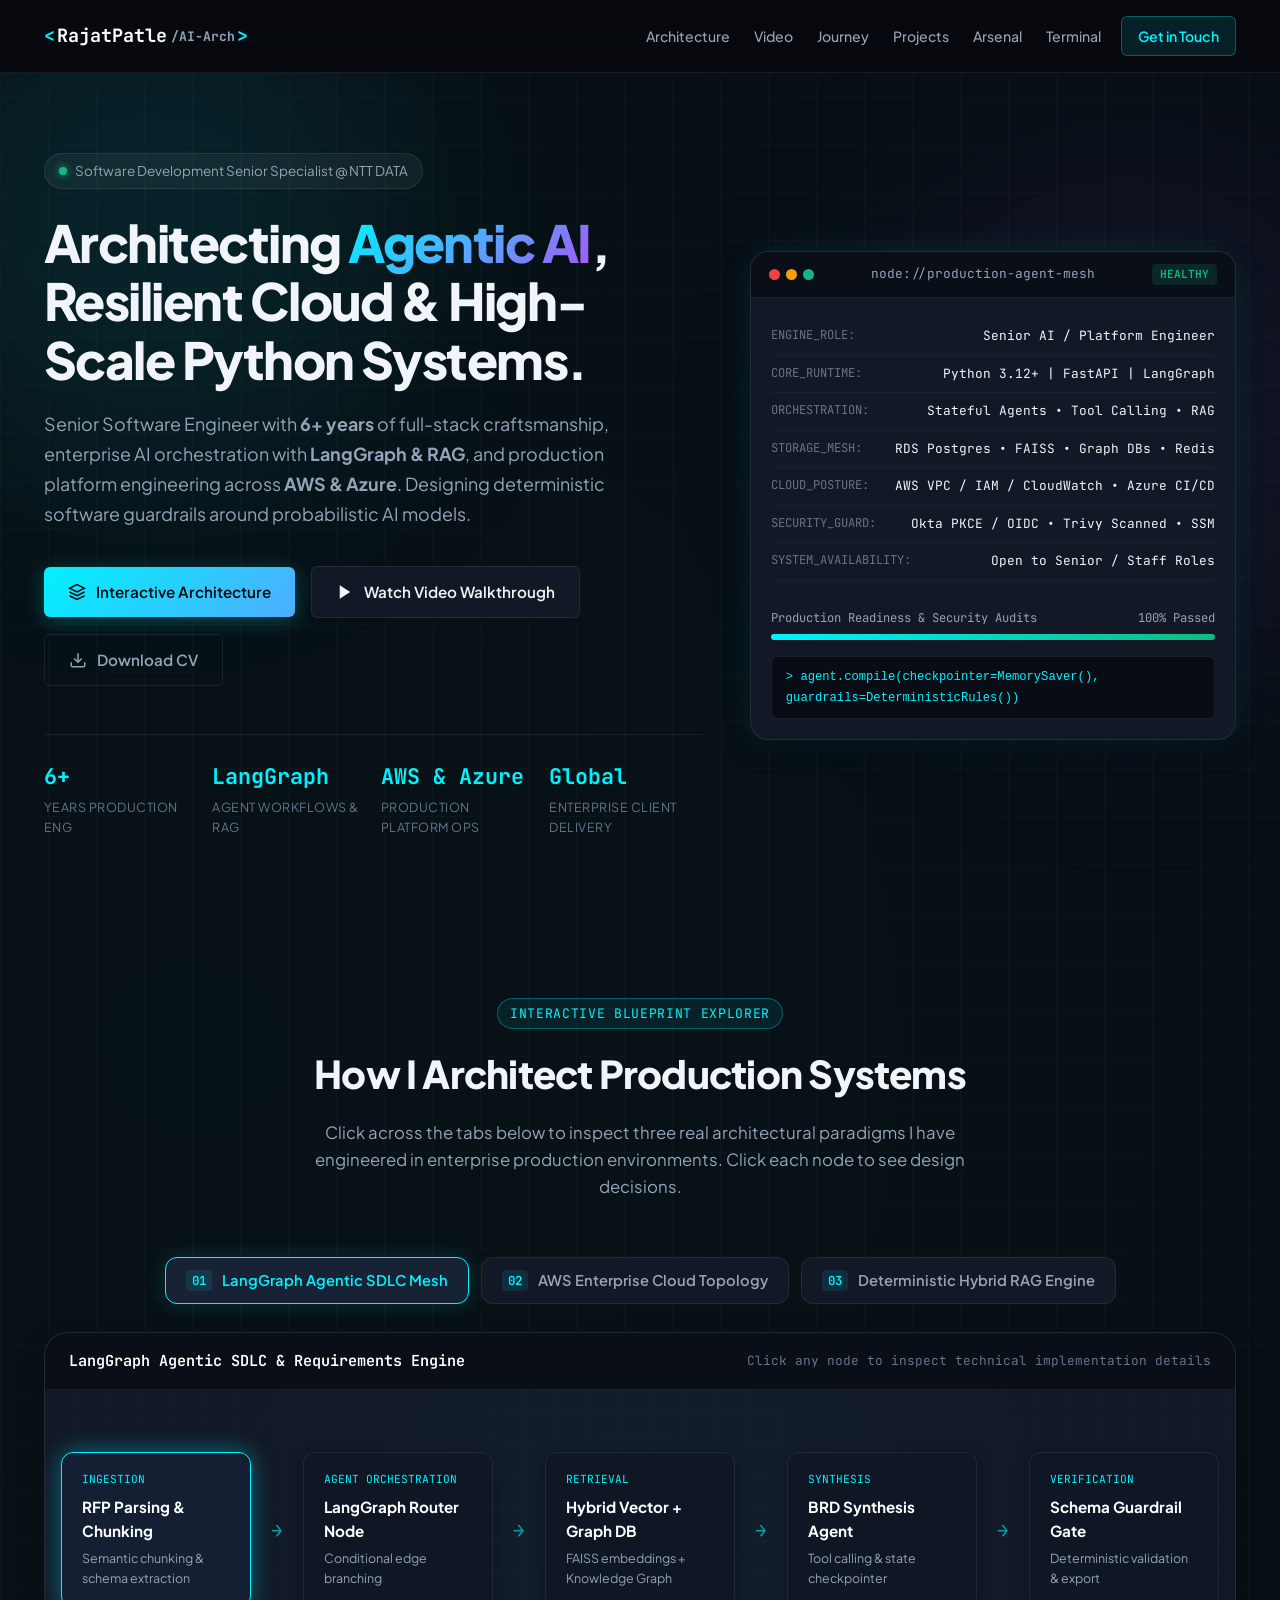
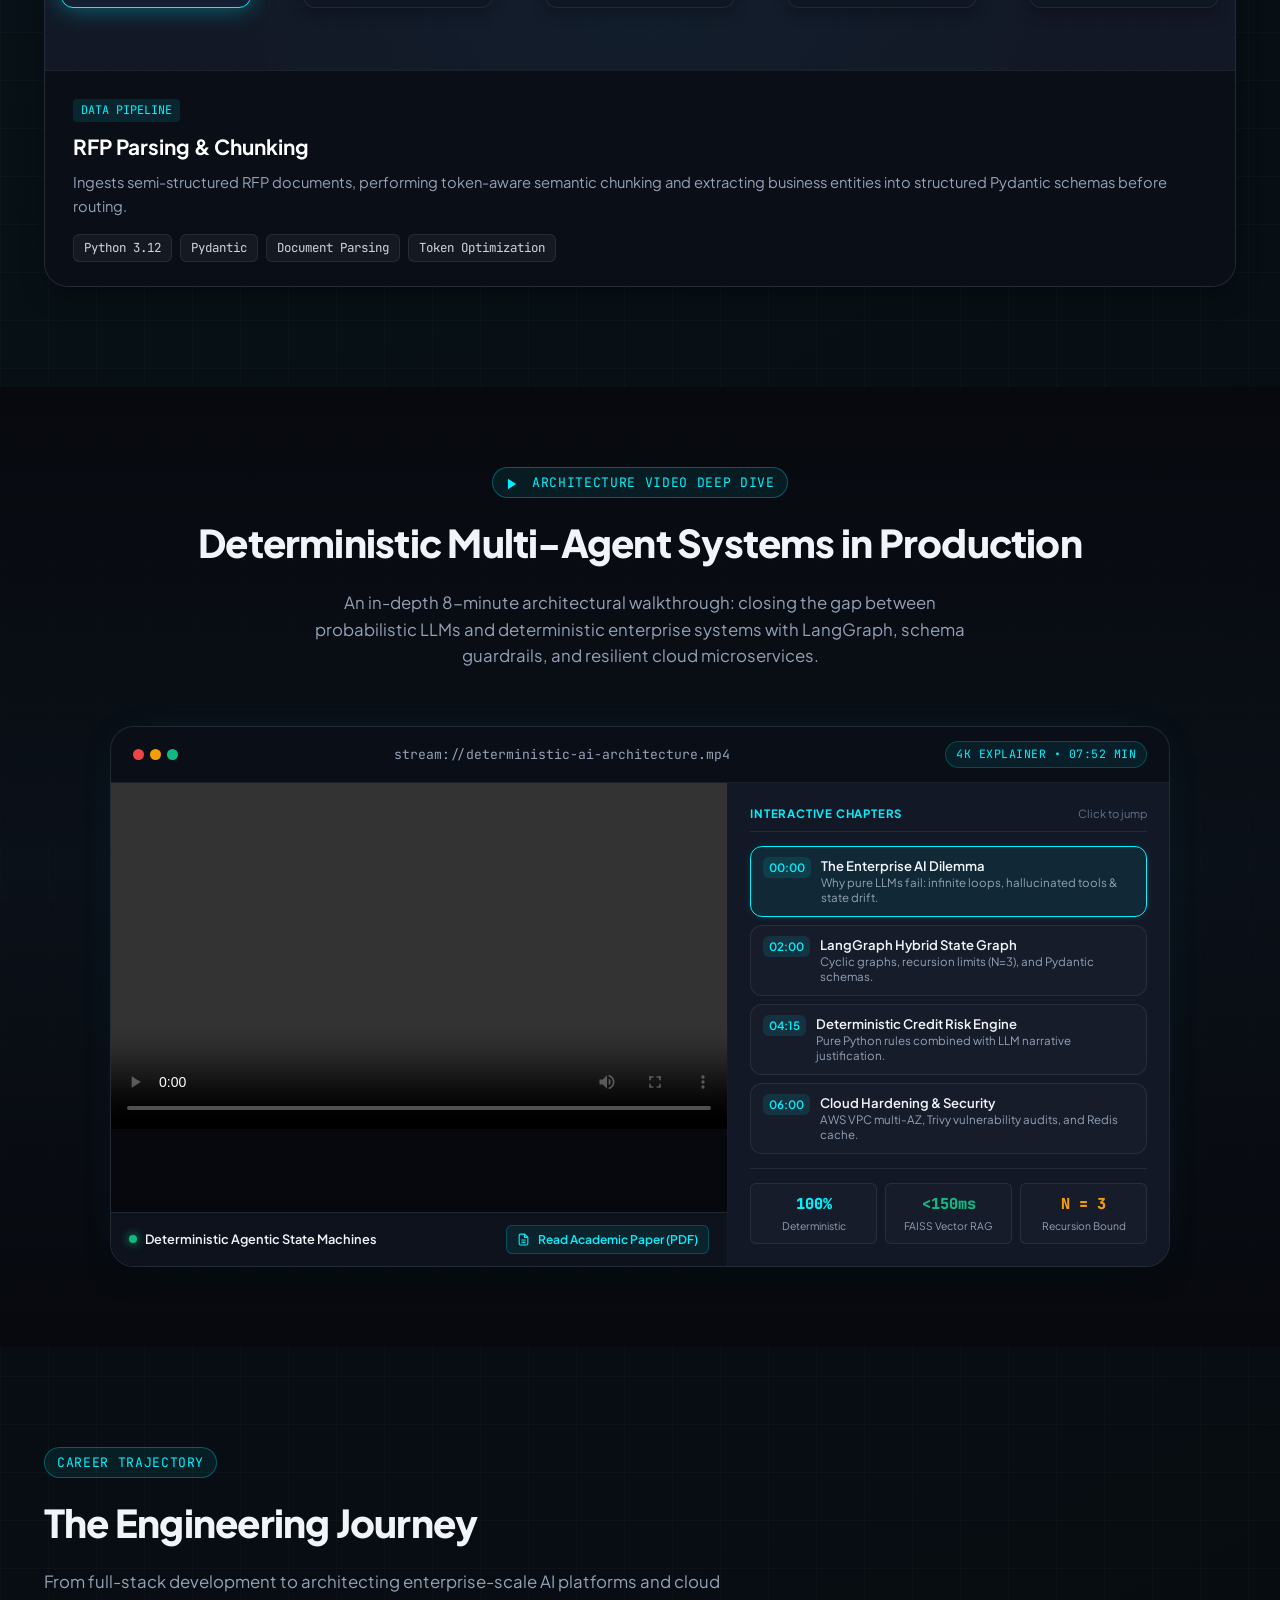
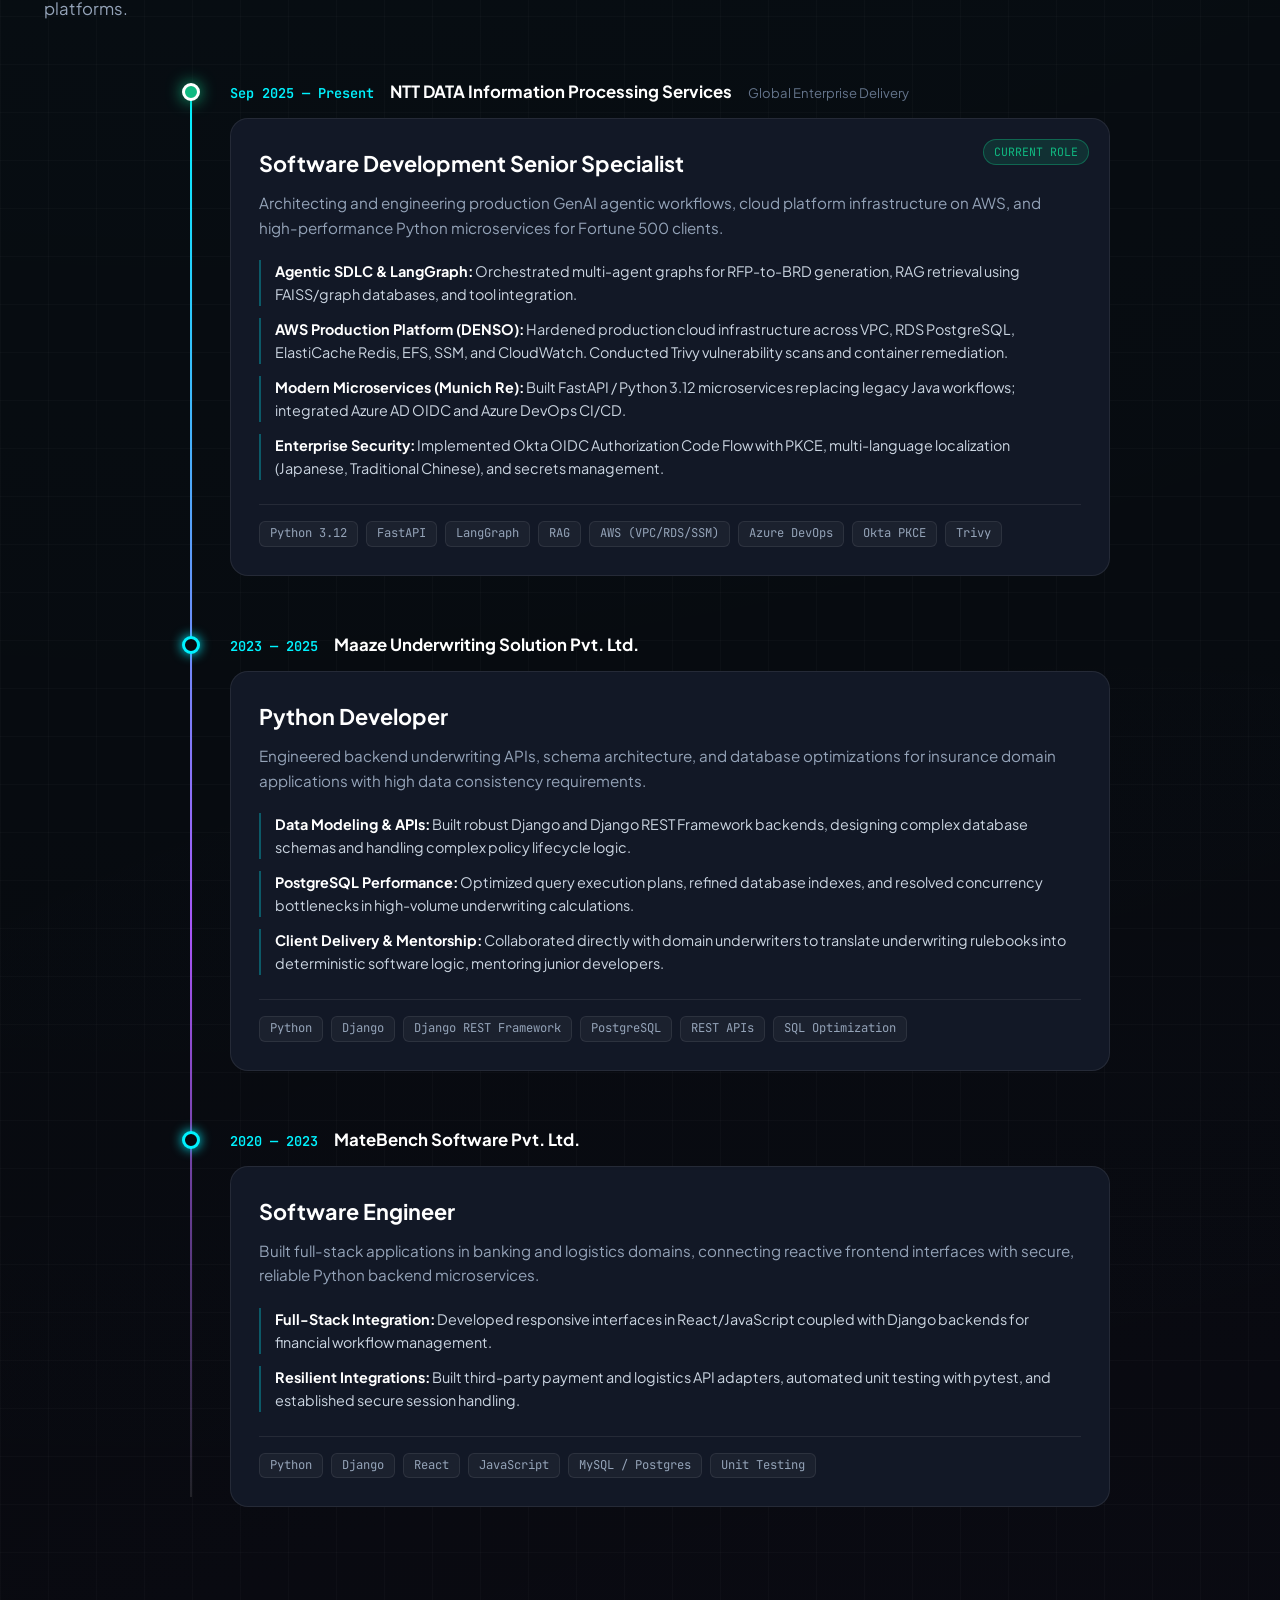
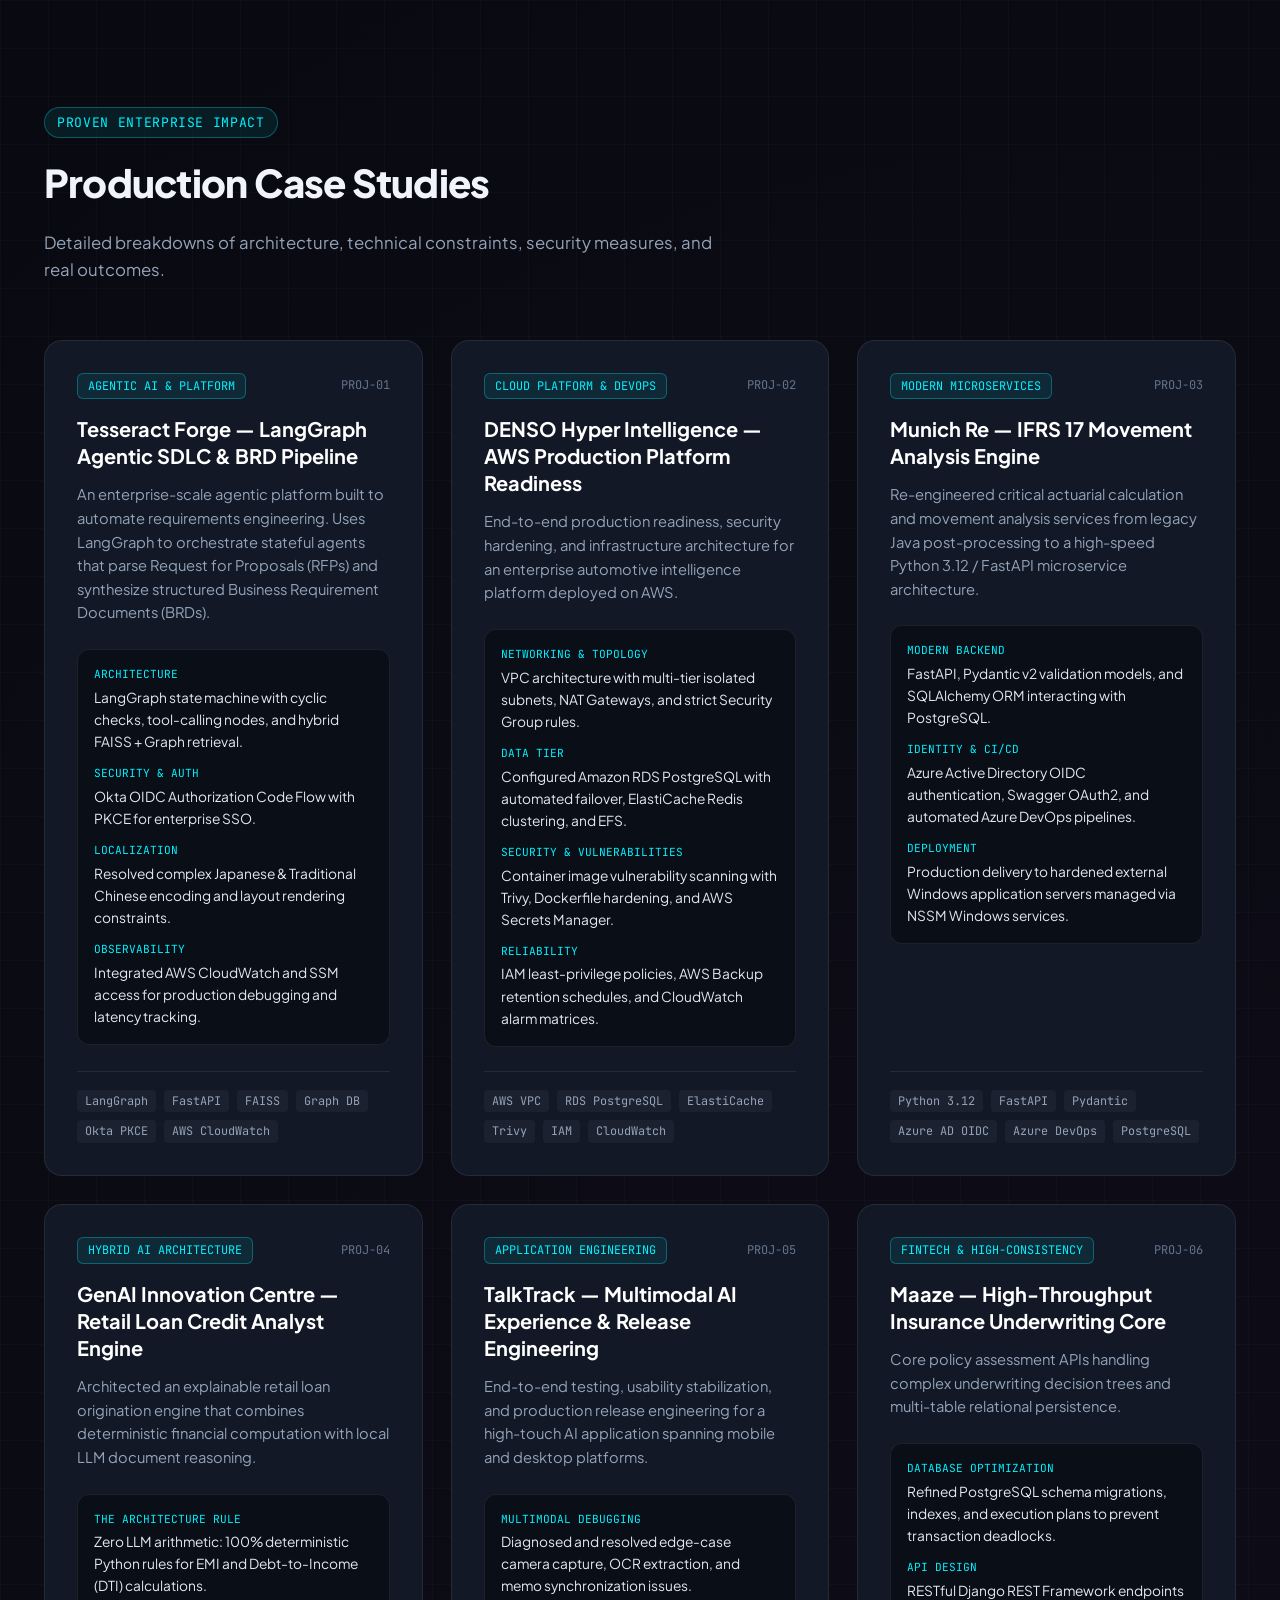
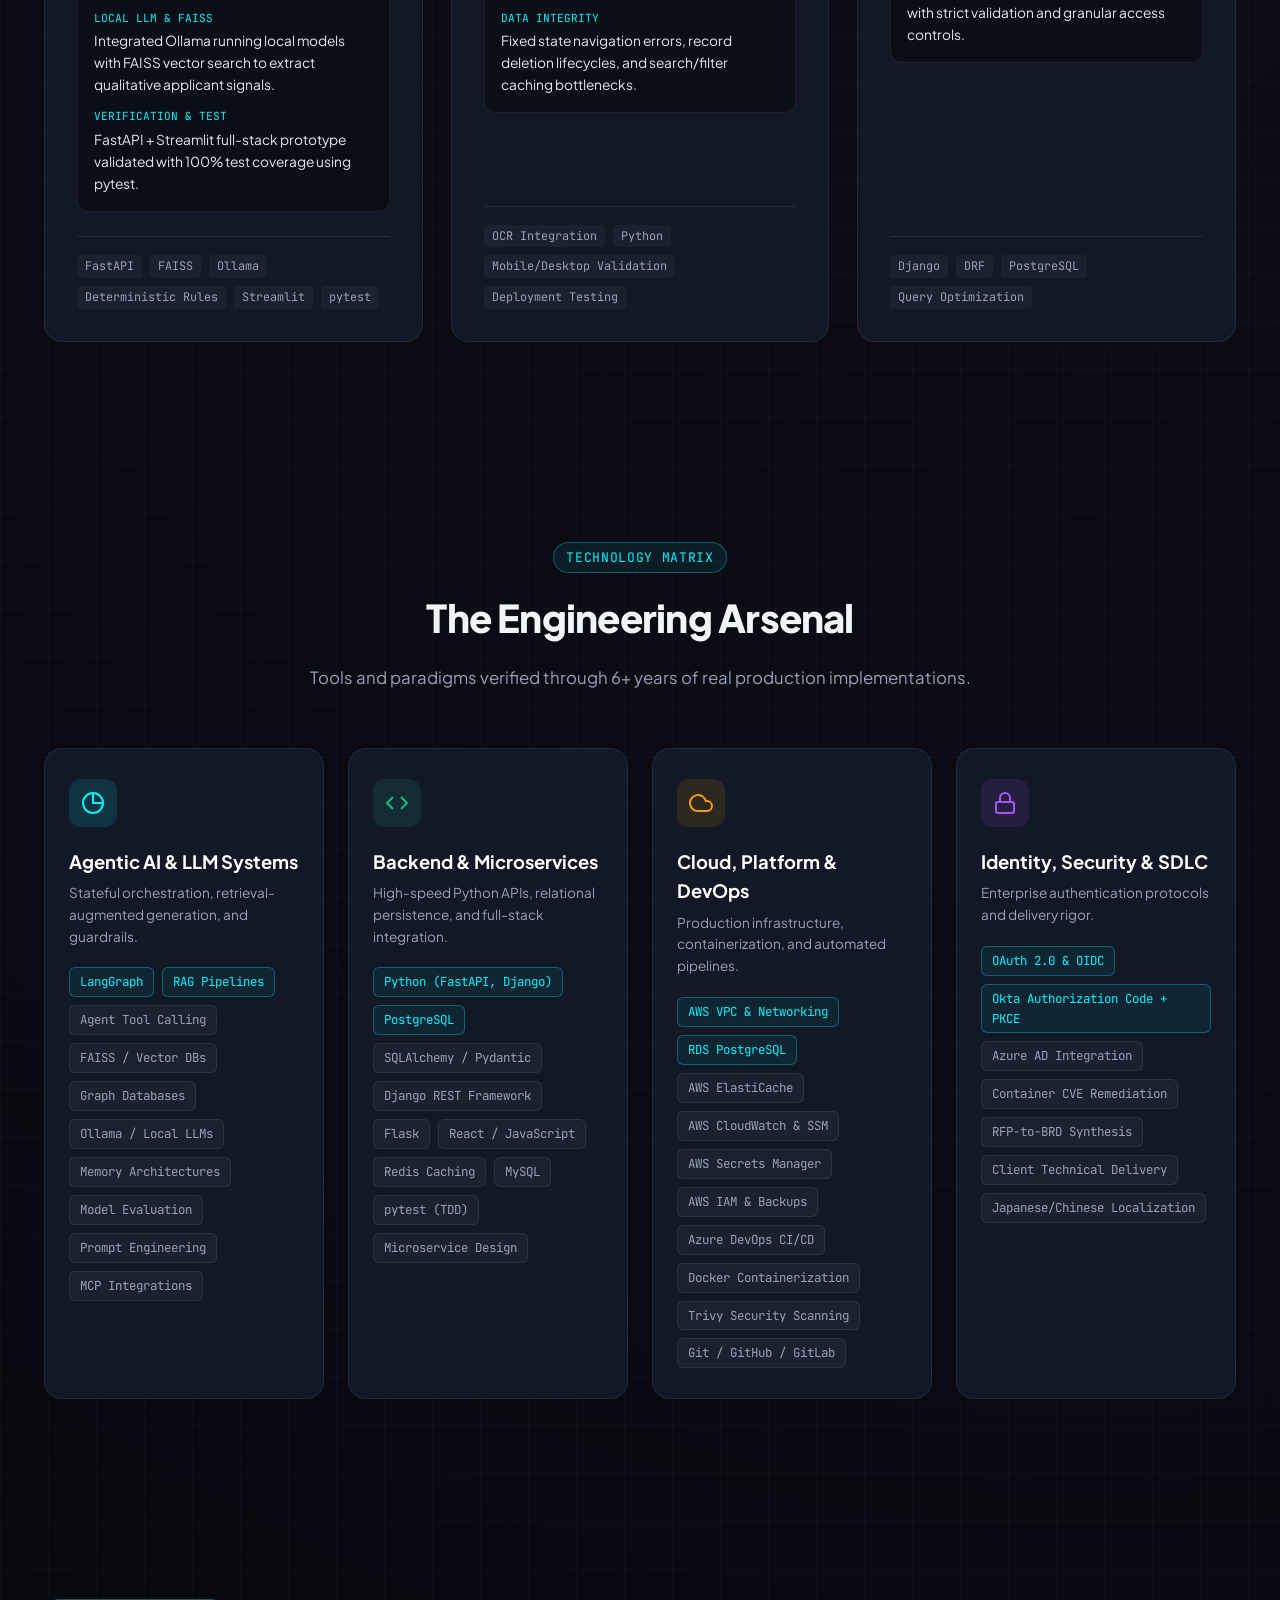
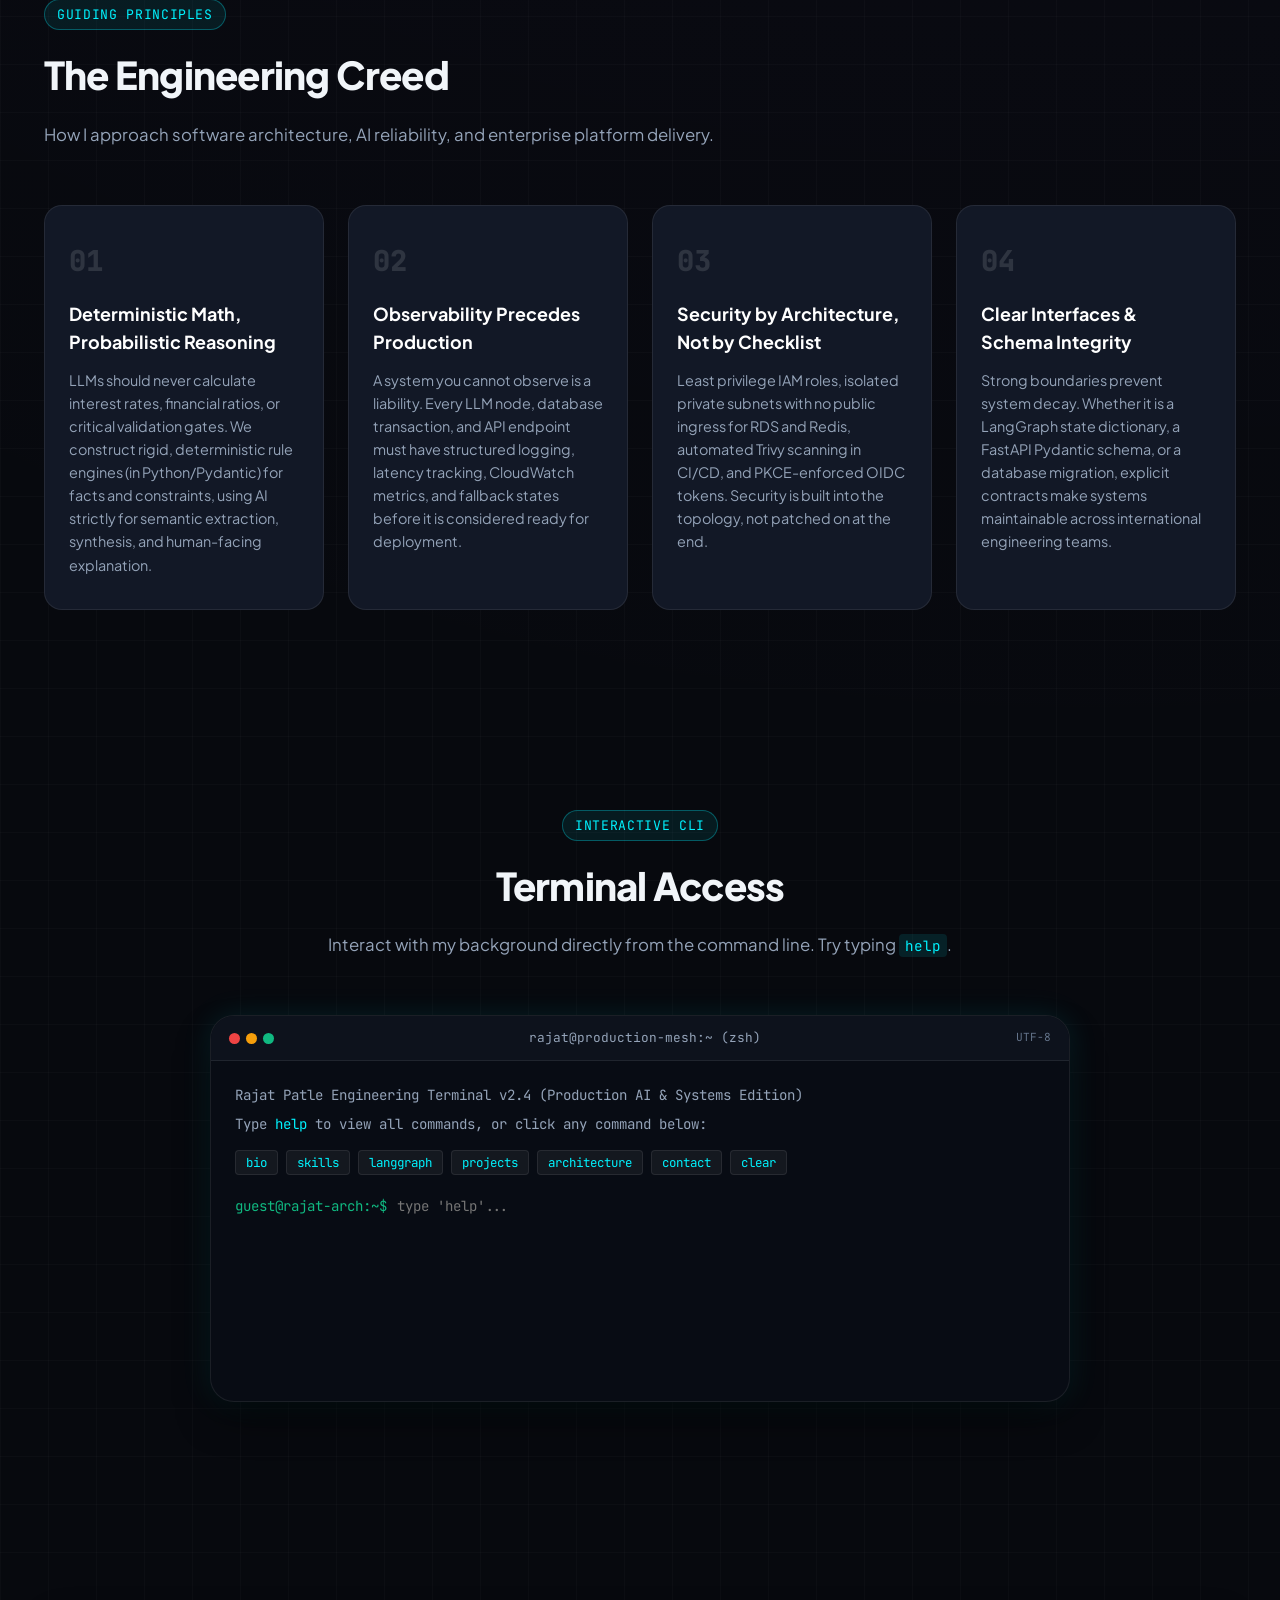
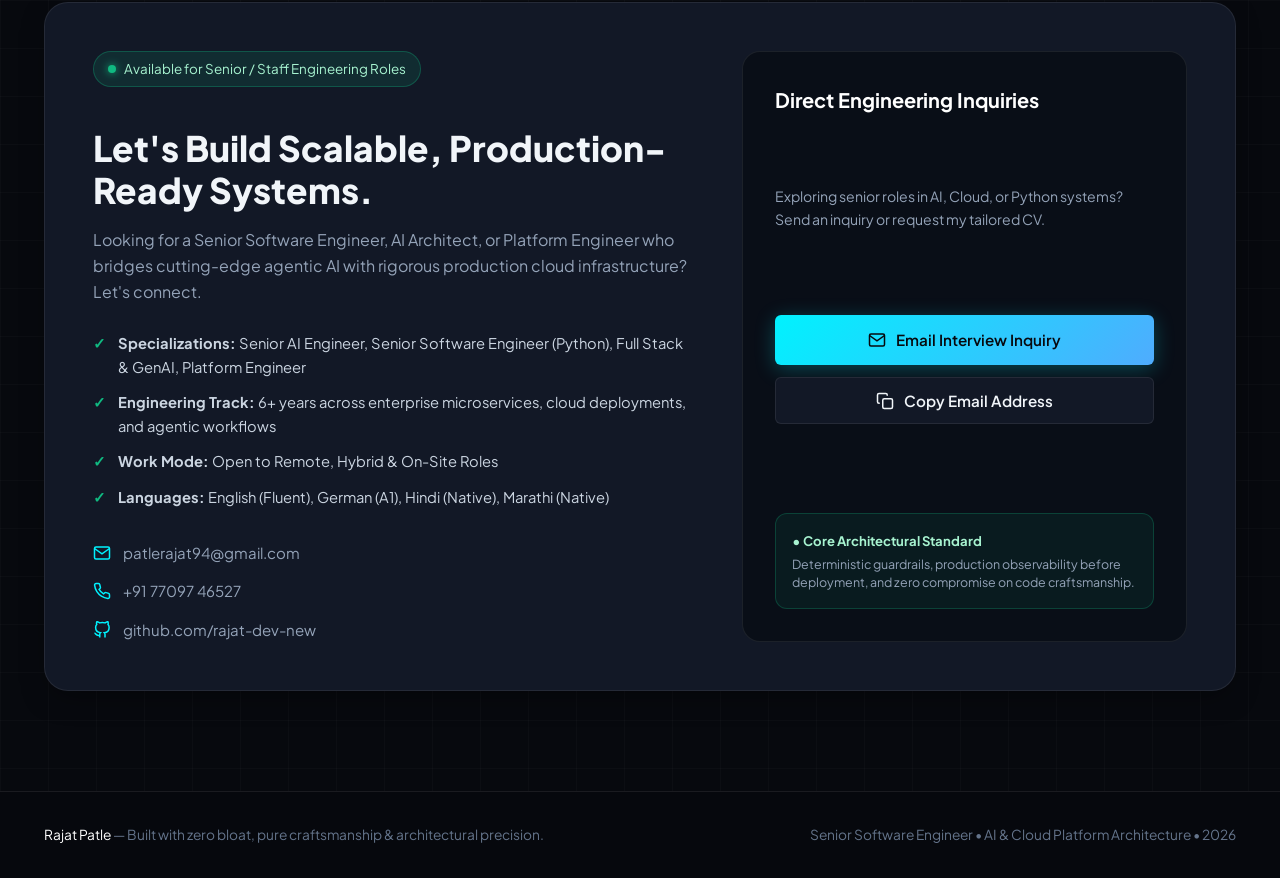
==== commit 276fa4ff: "feat(research): publish formal IEEE 2-column academic paper on deterministic multi-agent systems" ====
--- a/index.html
+++ b/index.html
@@ -252,9 +252,9 @@
                 <span class="pulse-indicator"></span>
                 <span class="strip-text">Deterministic Agentic State Machines</span>
               </div>
-              <a href="GEMINI_NOTEBOOK_SOURCE_AGENTIC_AI.md" target="_blank" class="strip-link">
+              <a href="paper.pdf" target="_blank" class="strip-link">
                 <svg class="icon-sm" viewBox="0 0 24 24" fill="none" stroke="currentColor" stroke-width="2" style="width:13px; height:13px; display:inline-block; vertical-align:middle; margin-right:3px;"><path d="M14 2H6a2 2 0 0 0-2 2v16a2 2 0 0 0 2 2h12a2 2 0 0 0 2-2V8z"></path><polyline points="14 2 14 8 20 8"></polyline><line x1="16" y1="13" x2="8" y2="13"></line><line x1="16" y1="17" x2="8" y2="17"></line></svg>
-                Read Whitepaper
+                Read Academic Paper (PDF)
               </a>
             </div>
           </div>
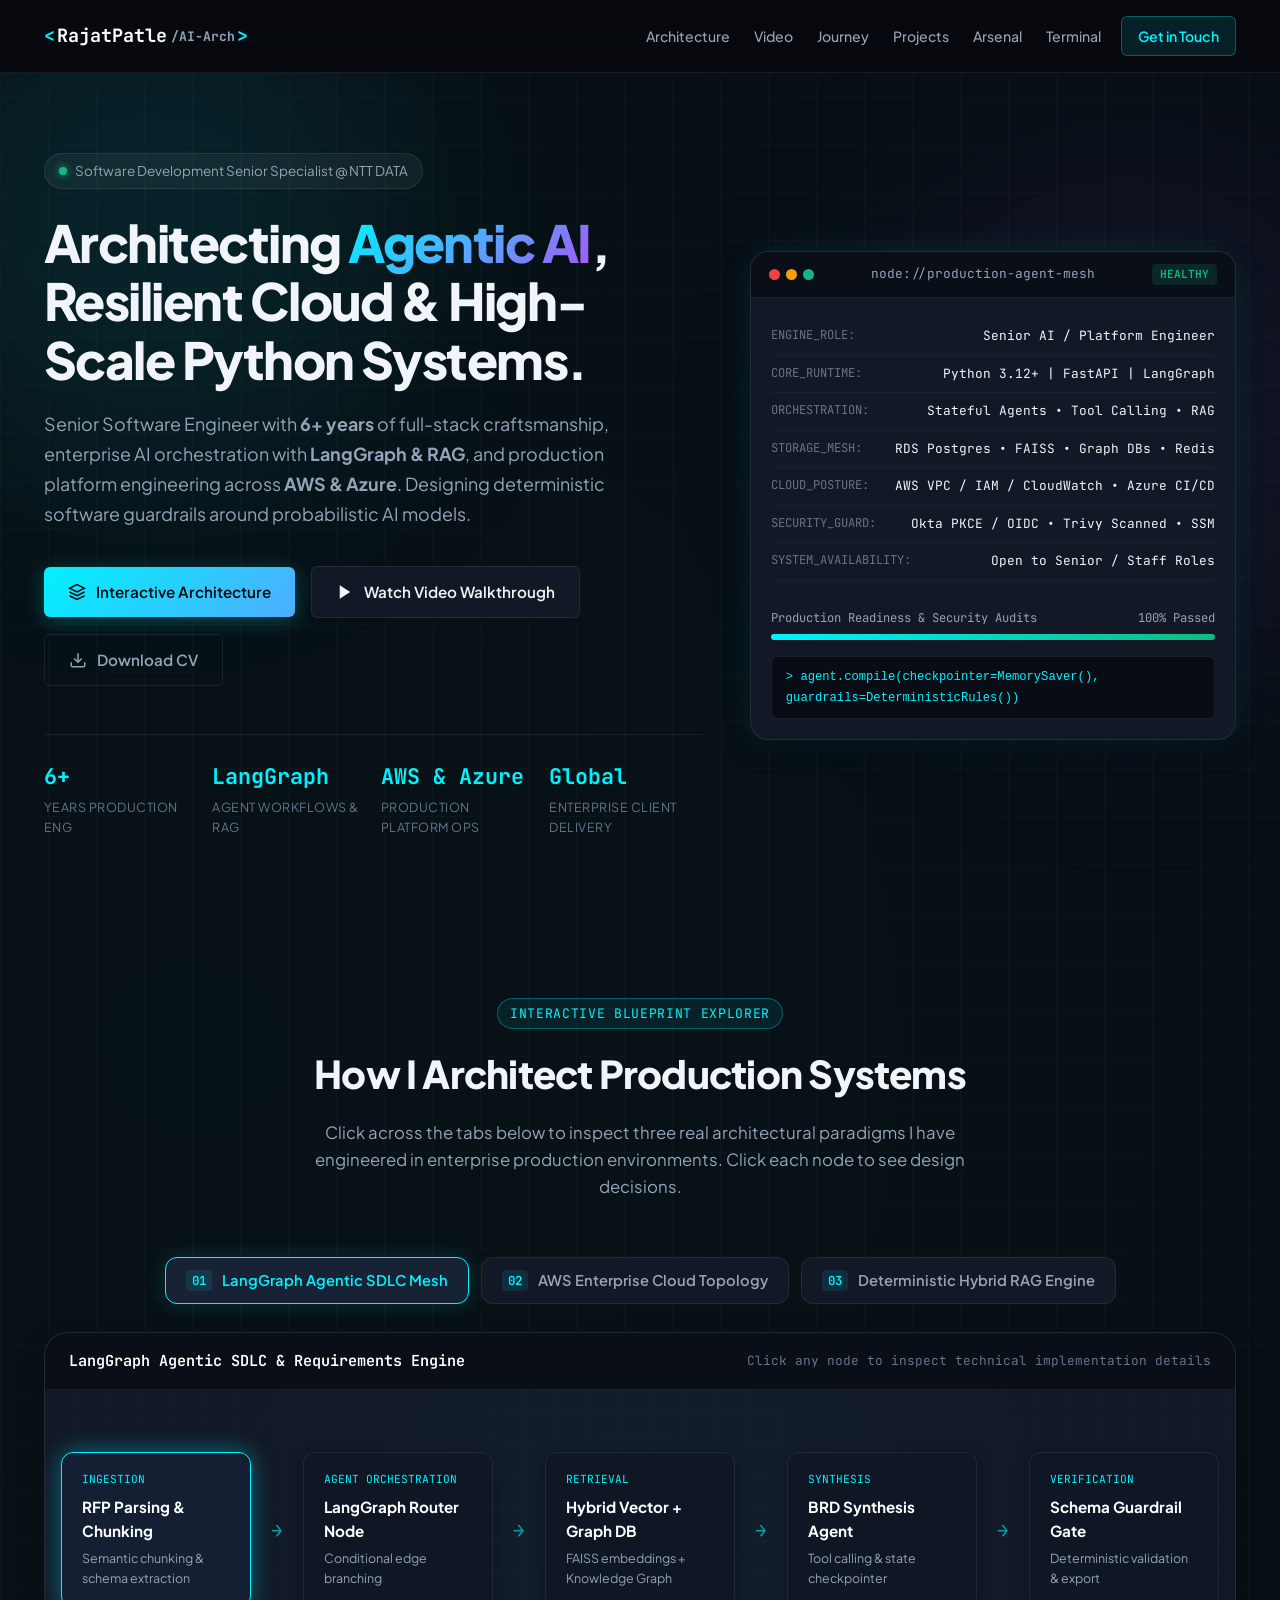
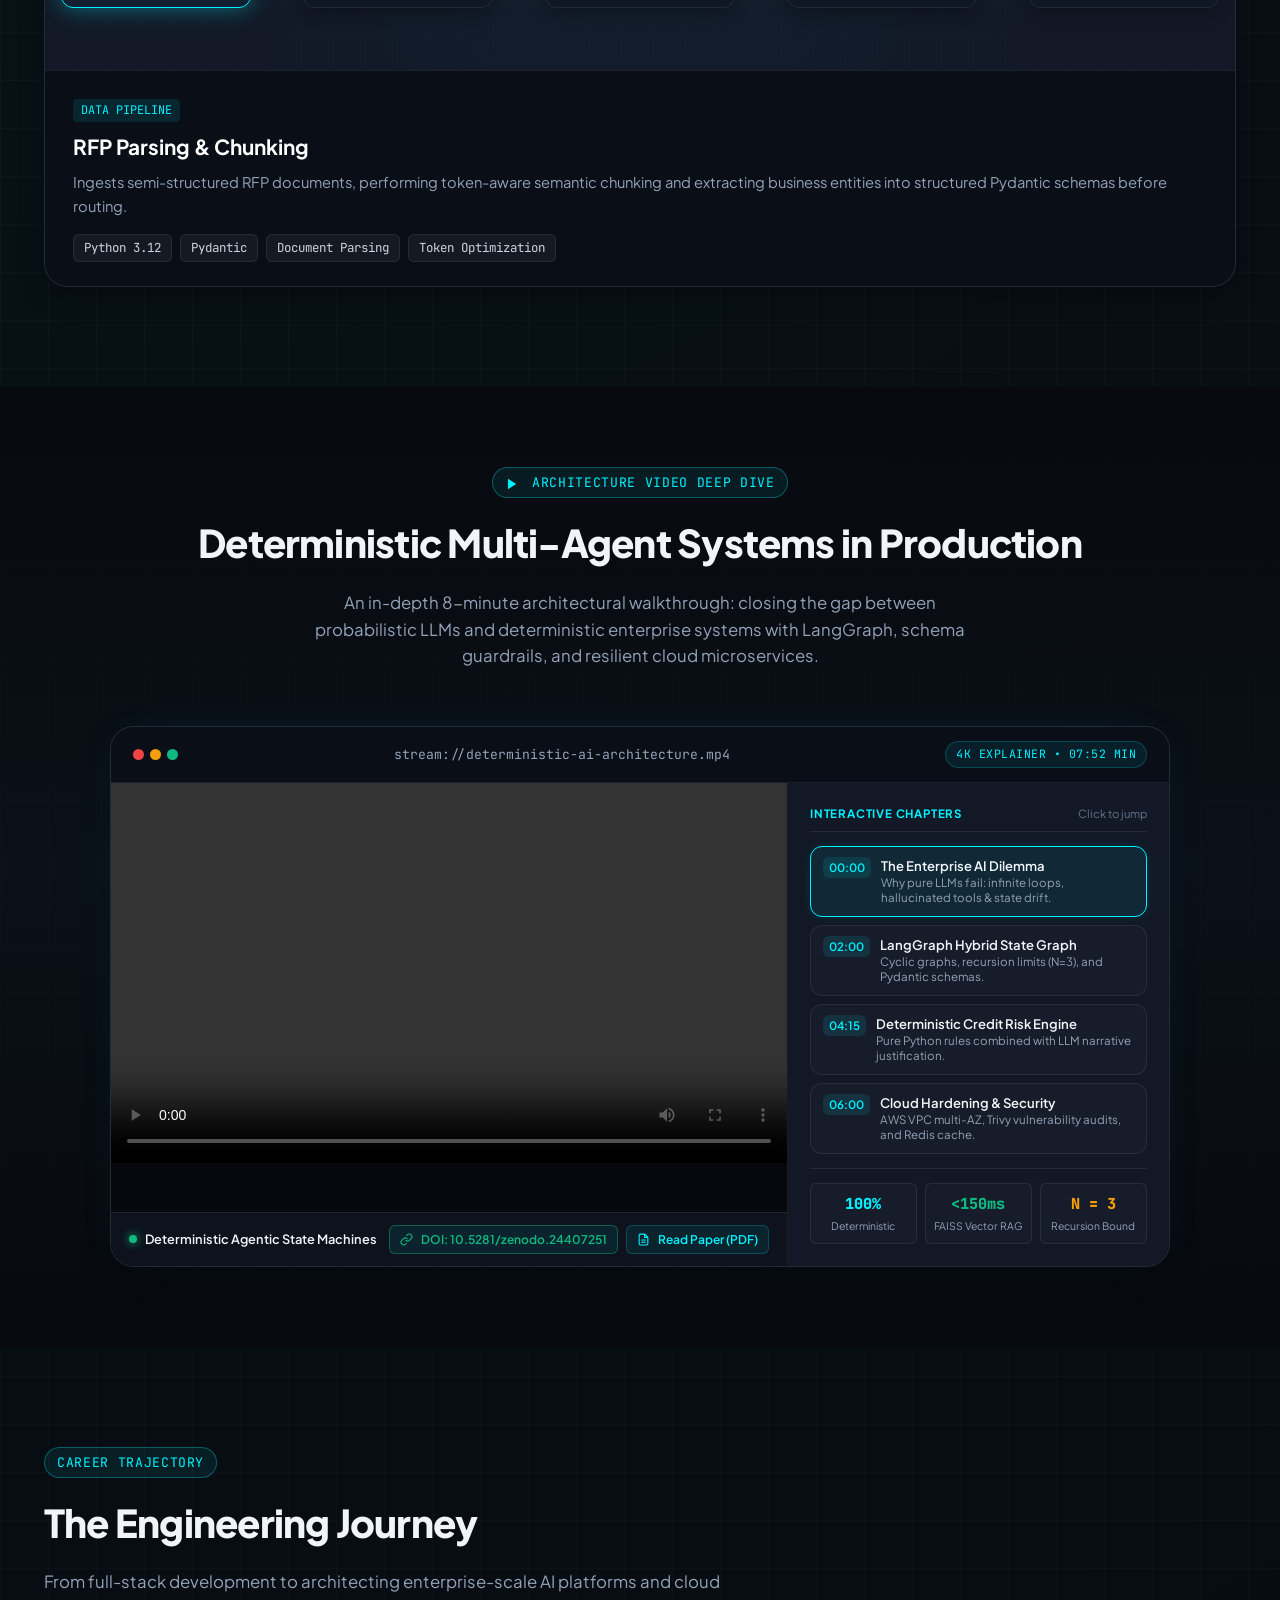
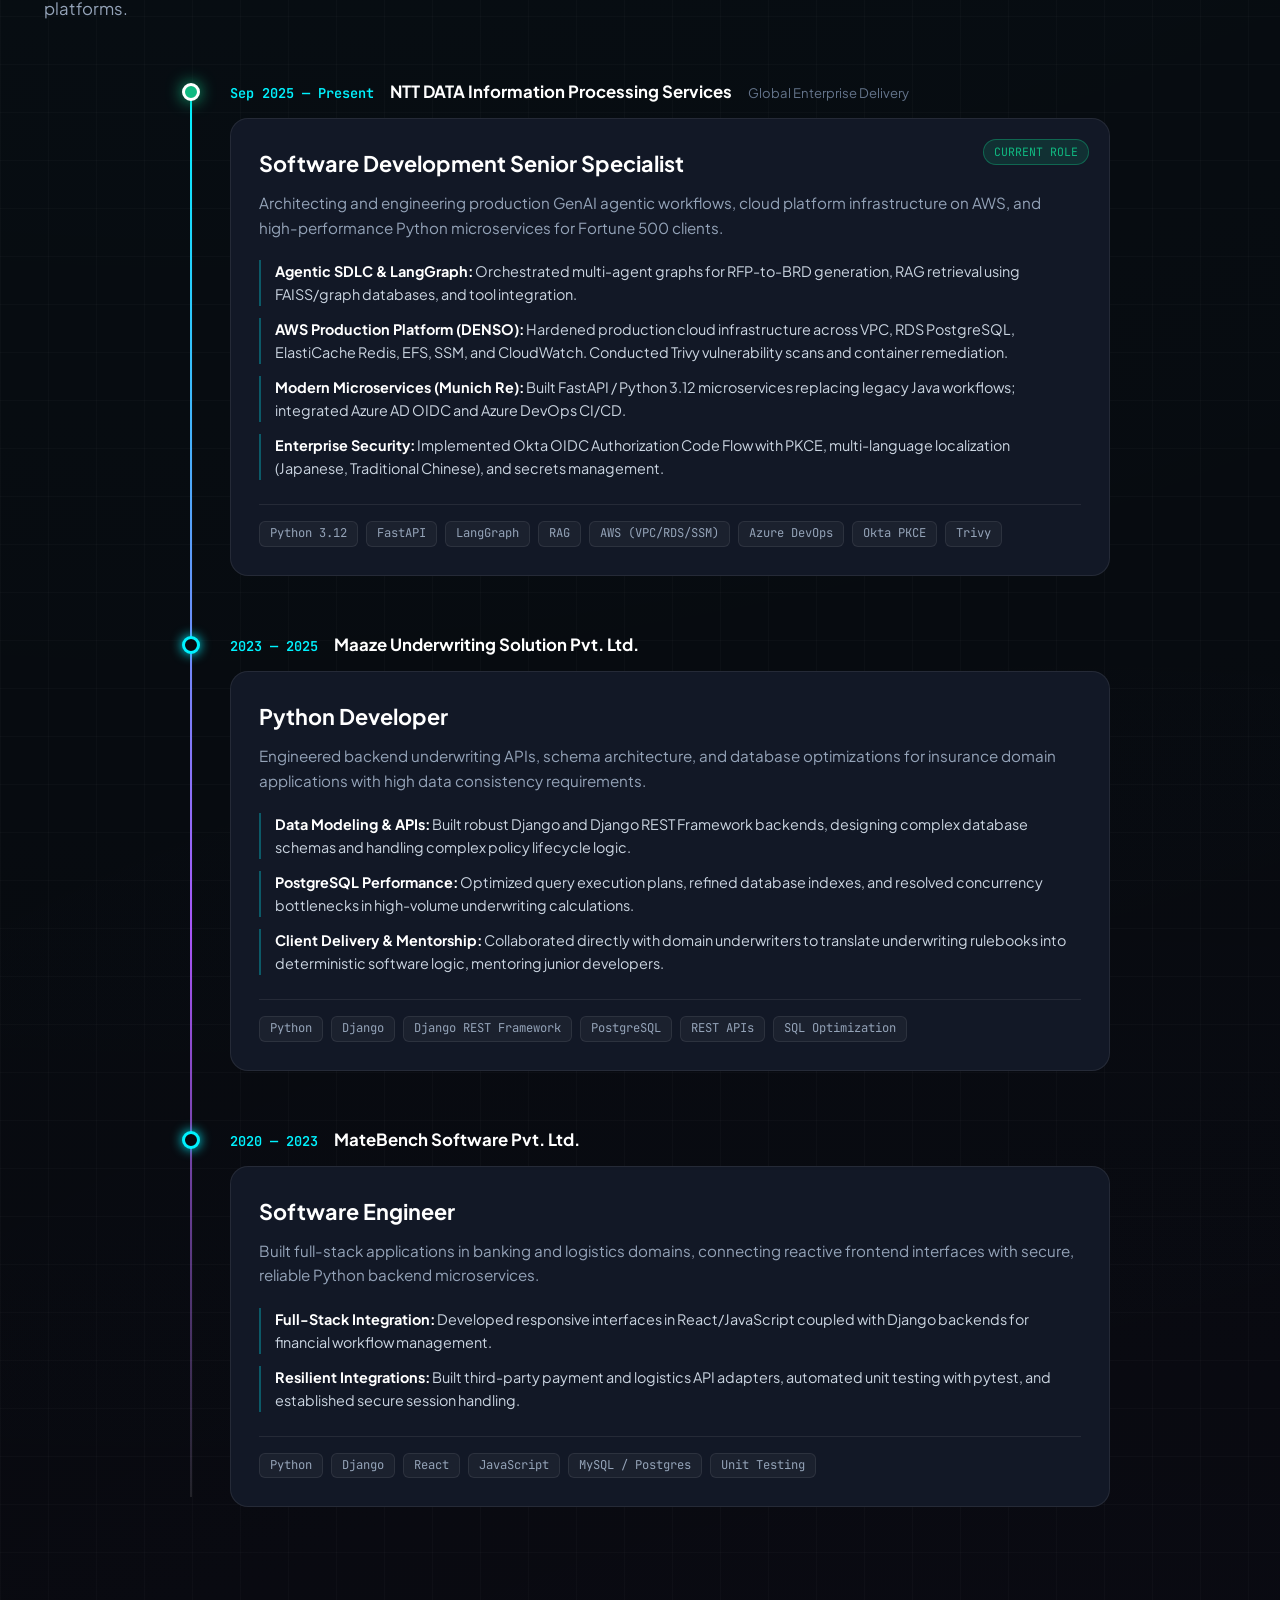
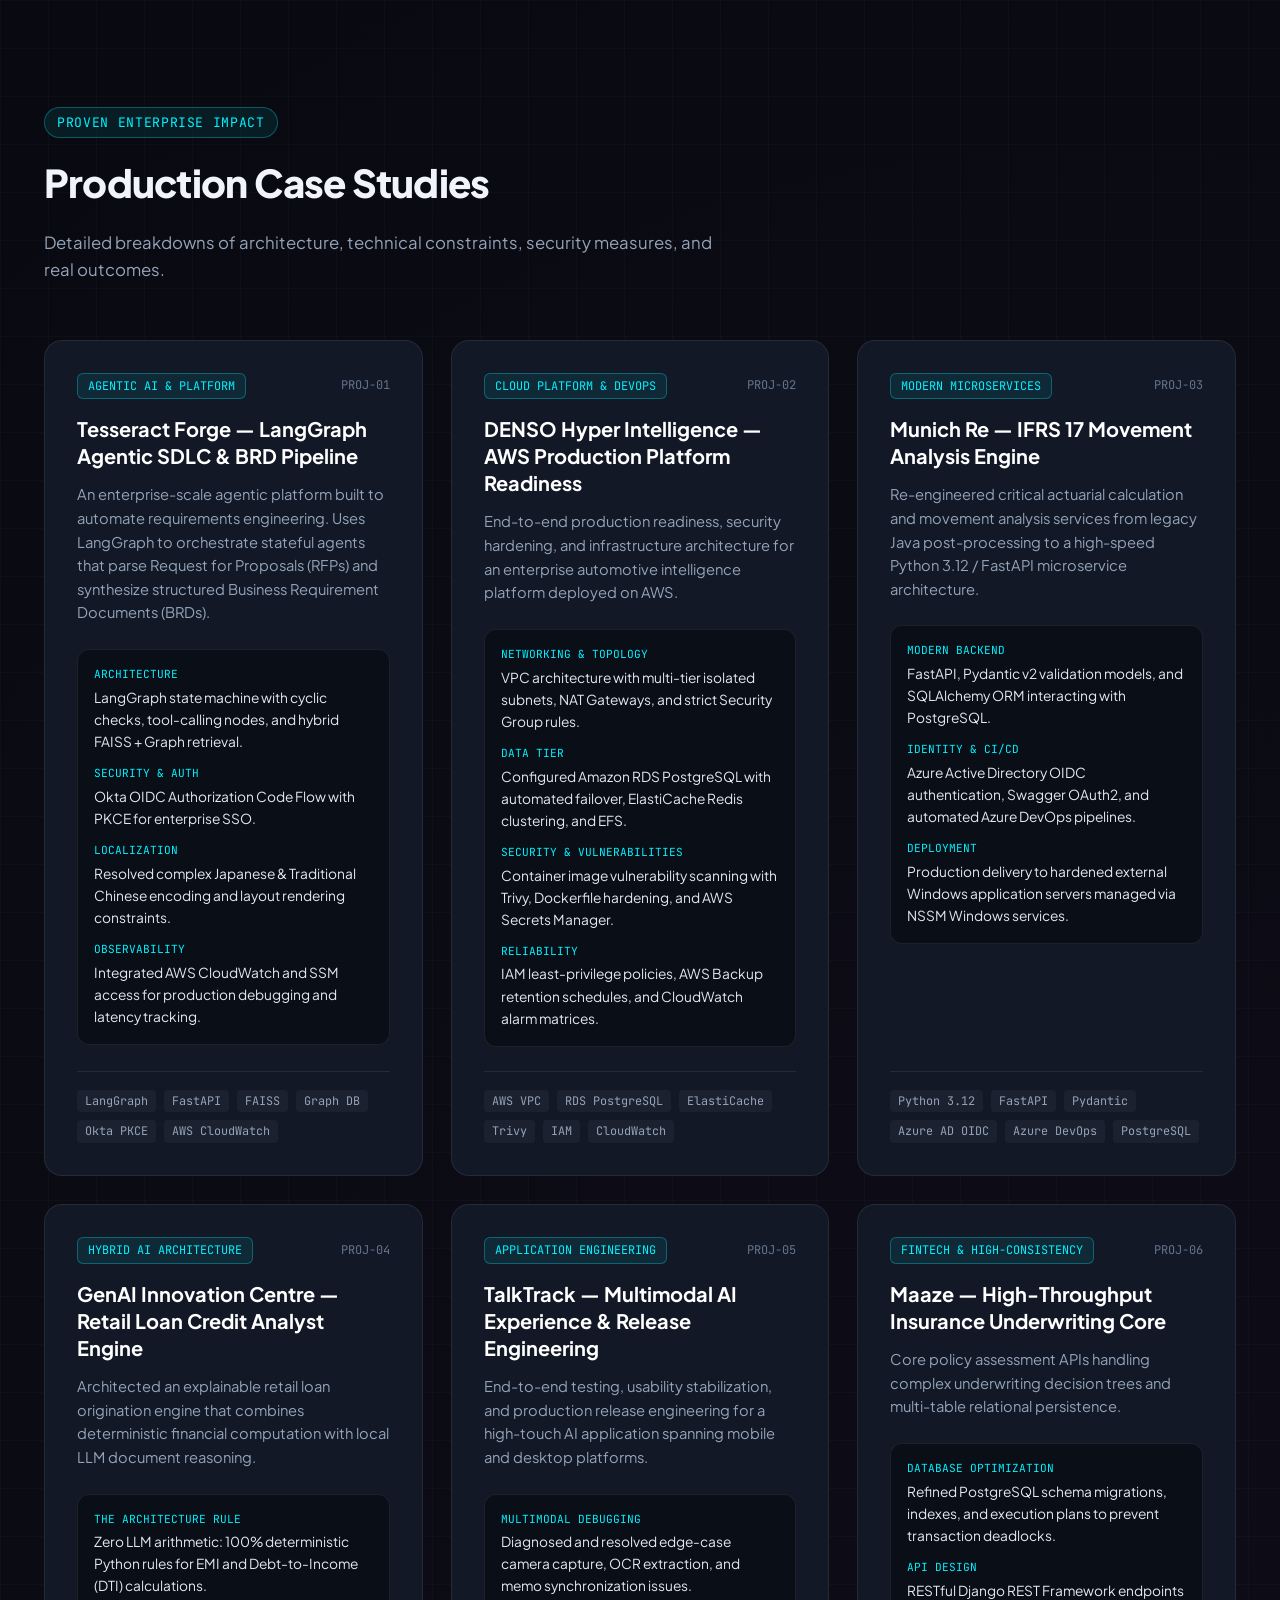
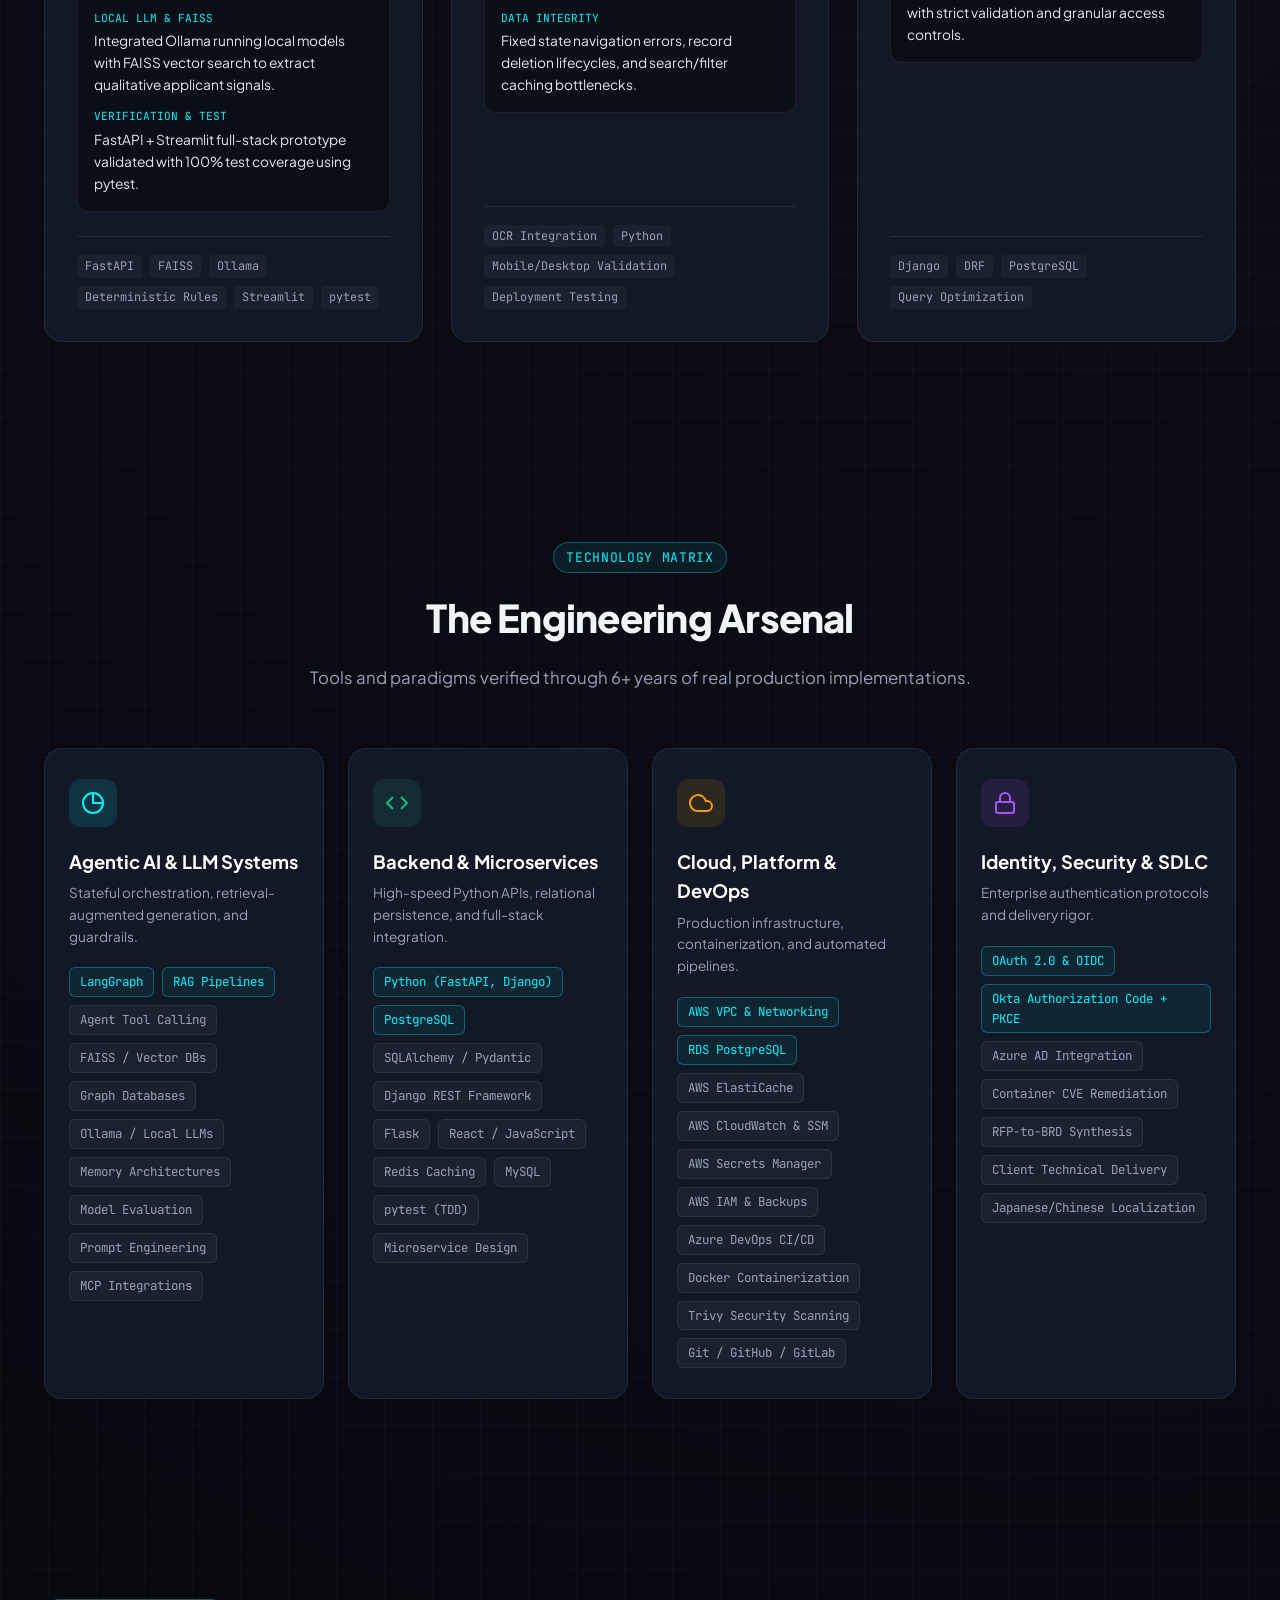
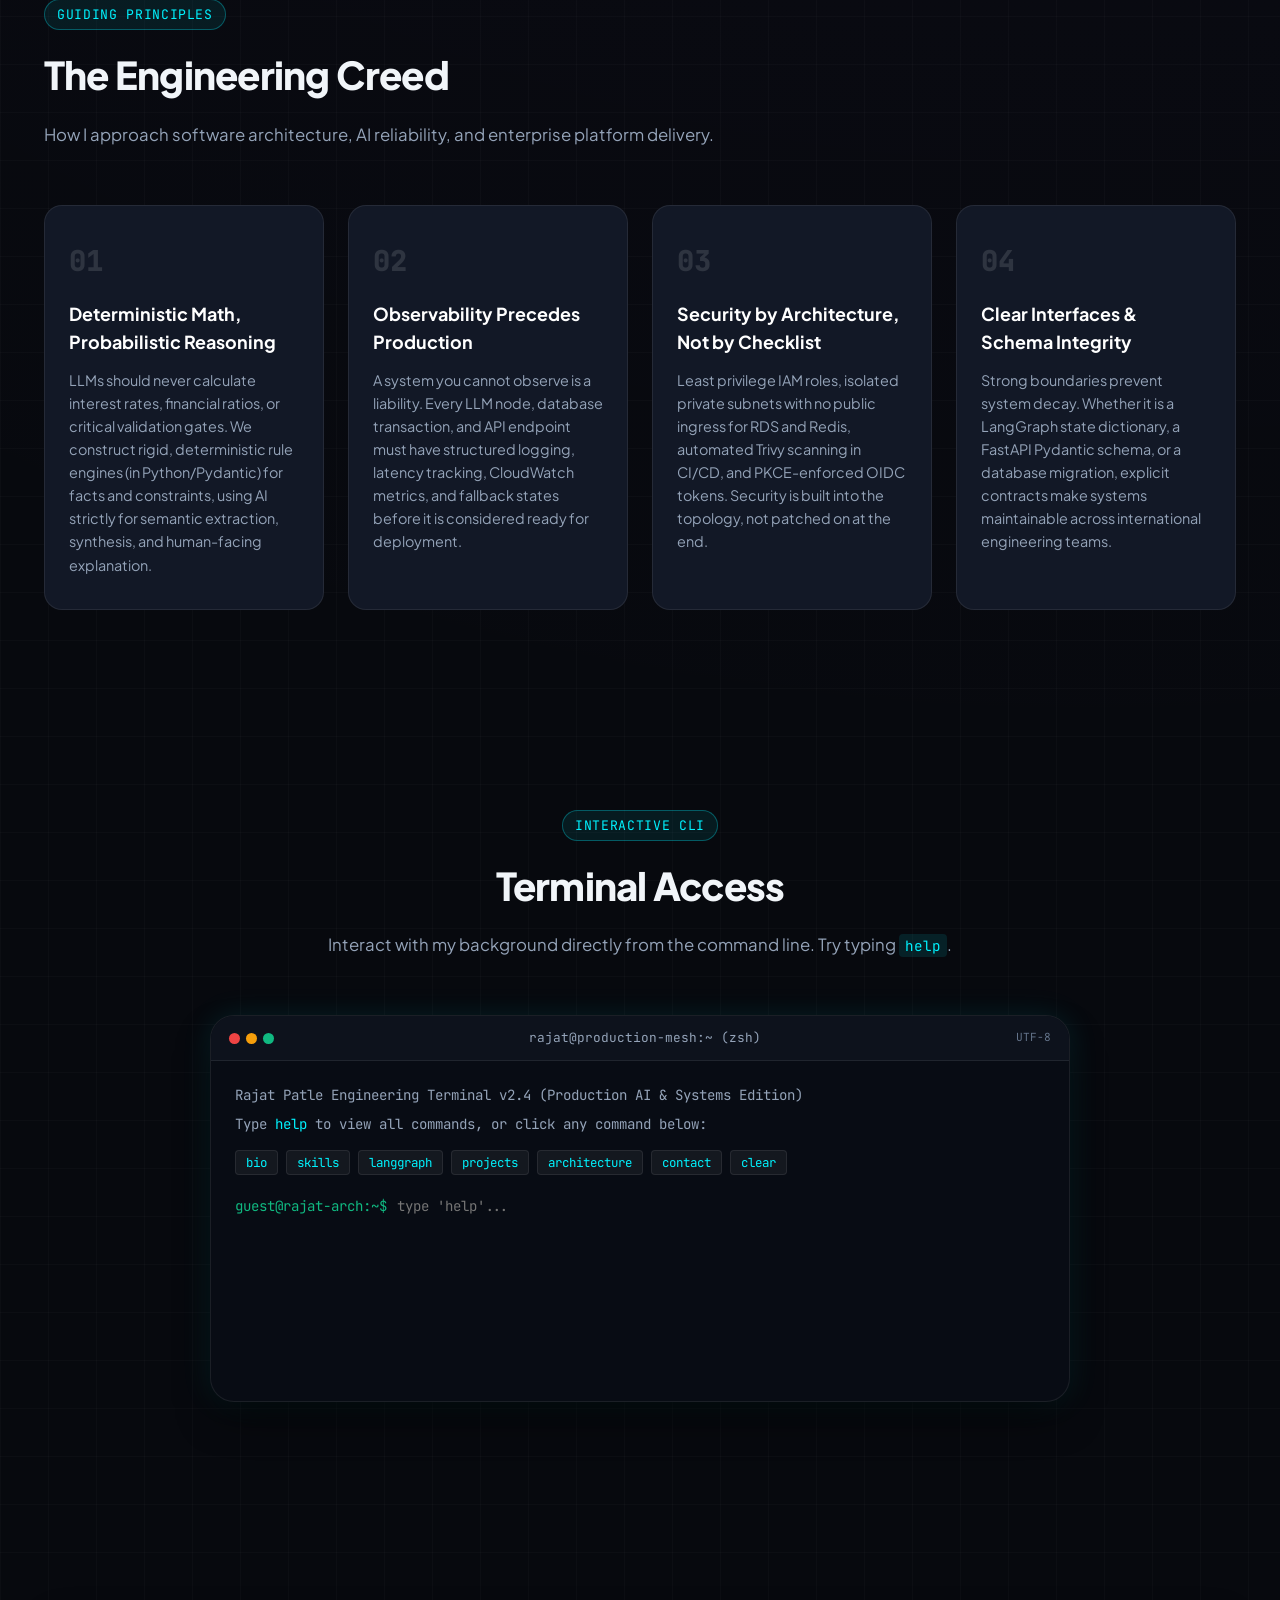
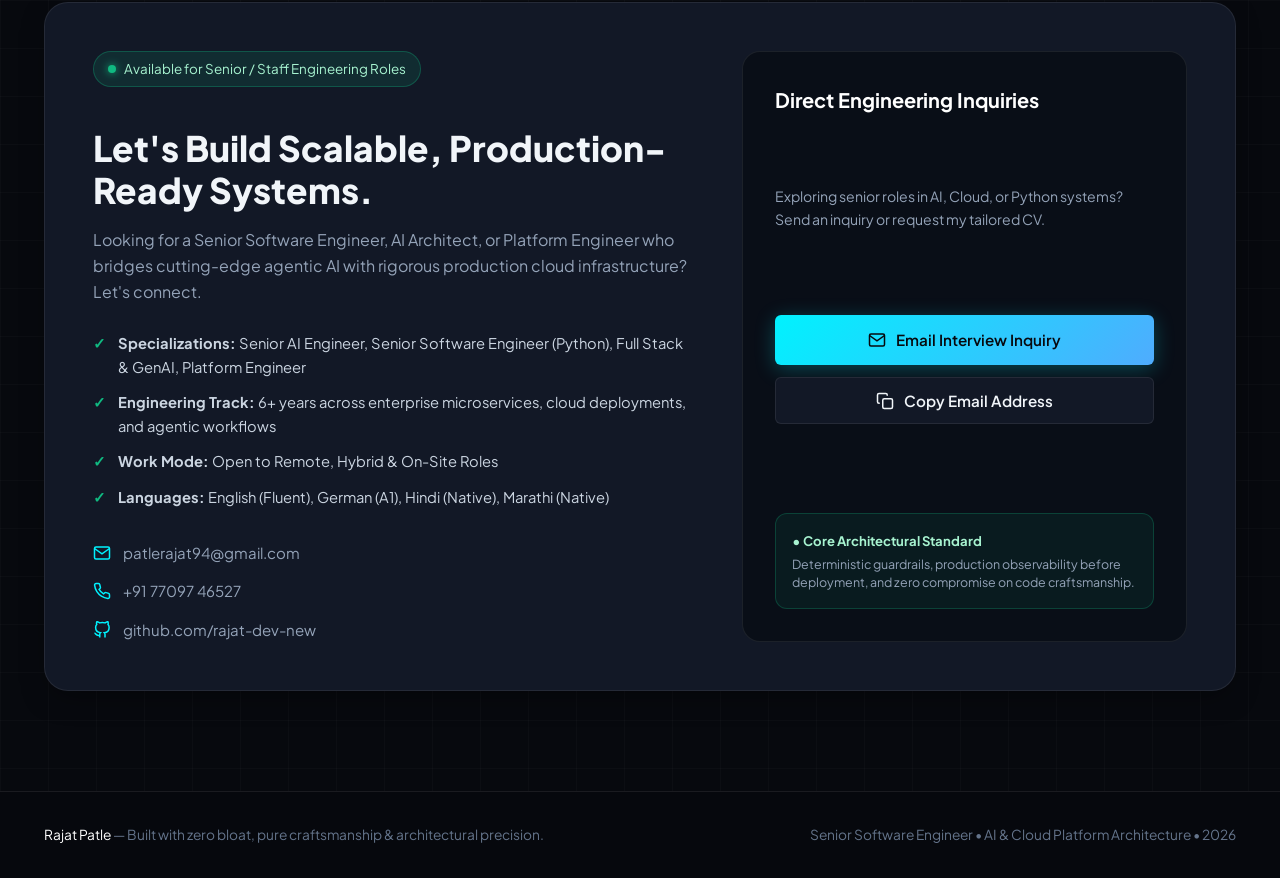
==== commit 4f9b4f10: "feat: link official Zenodo DOI 10.5281/zenodo.24407251 across site, paper, and resume" ====
--- a/index.html
+++ b/index.html
@@ -252,10 +252,16 @@
                 <span class="pulse-indicator"></span>
                 <span class="strip-text">Deterministic Agentic State Machines</span>
               </div>
-              <a href="paper.pdf" target="_blank" class="strip-link">
-                <svg class="icon-sm" viewBox="0 0 24 24" fill="none" stroke="currentColor" stroke-width="2" style="width:13px; height:13px; display:inline-block; vertical-align:middle; margin-right:3px;"><path d="M14 2H6a2 2 0 0 0-2 2v16a2 2 0 0 0 2 2h12a2 2 0 0 0 2-2V8z"></path><polyline points="14 2 14 8 20 8"></polyline><line x1="16" y1="13" x2="8" y2="13"></line><line x1="16" y1="17" x2="8" y2="17"></line></svg>
-                Read Academic Paper (PDF)
-              </a>
+              <div class="status-strip-actions" style="display:flex; gap:8px; align-items:center;">
+                <a href="https://doi.org/10.5281/zenodo.24407251" target="_blank" class="strip-link" style="border-color: rgba(16, 185, 129, 0.4); color: var(--accent-green);">
+                  <svg class="icon-sm" viewBox="0 0 24 24" fill="none" stroke="currentColor" stroke-width="2" style="width:13px; height:13px; display:inline-block; vertical-align:middle; margin-right:3px;"><path d="M10 13a5 5 0 0 0 7.54.54l3-3a5 5 0 0 0-7.07-7.07l-1.72 1.71"></path><path d="M14 11a5 5 0 0 0-7.54-.54l-3 3a5 5 0 0 0 7.07 7.07l1.71-1.71"></path></svg>
+                  DOI: 10.5281/zenodo.24407251
+                </a>
+                <a href="paper.pdf" target="_blank" class="strip-link">
+                  <svg class="icon-sm" viewBox="0 0 24 24" fill="none" stroke="currentColor" stroke-width="2" style="width:13px; height:13px; display:inline-block; vertical-align:middle; margin-right:3px;"><path d="M14 2H6a2 2 0 0 0-2 2v16a2 2 0 0 0 2 2h12a2 2 0 0 0 2-2V8z"></path><polyline points="14 2 14 8 20 8"></polyline><line x1="16" y1="13" x2="8" y2="13"></line><line x1="16" y1="17" x2="8" y2="17"></line></svg>
+                  Read Paper (PDF)
+                </a>
+              </div>
             </div>
           </div>
 
